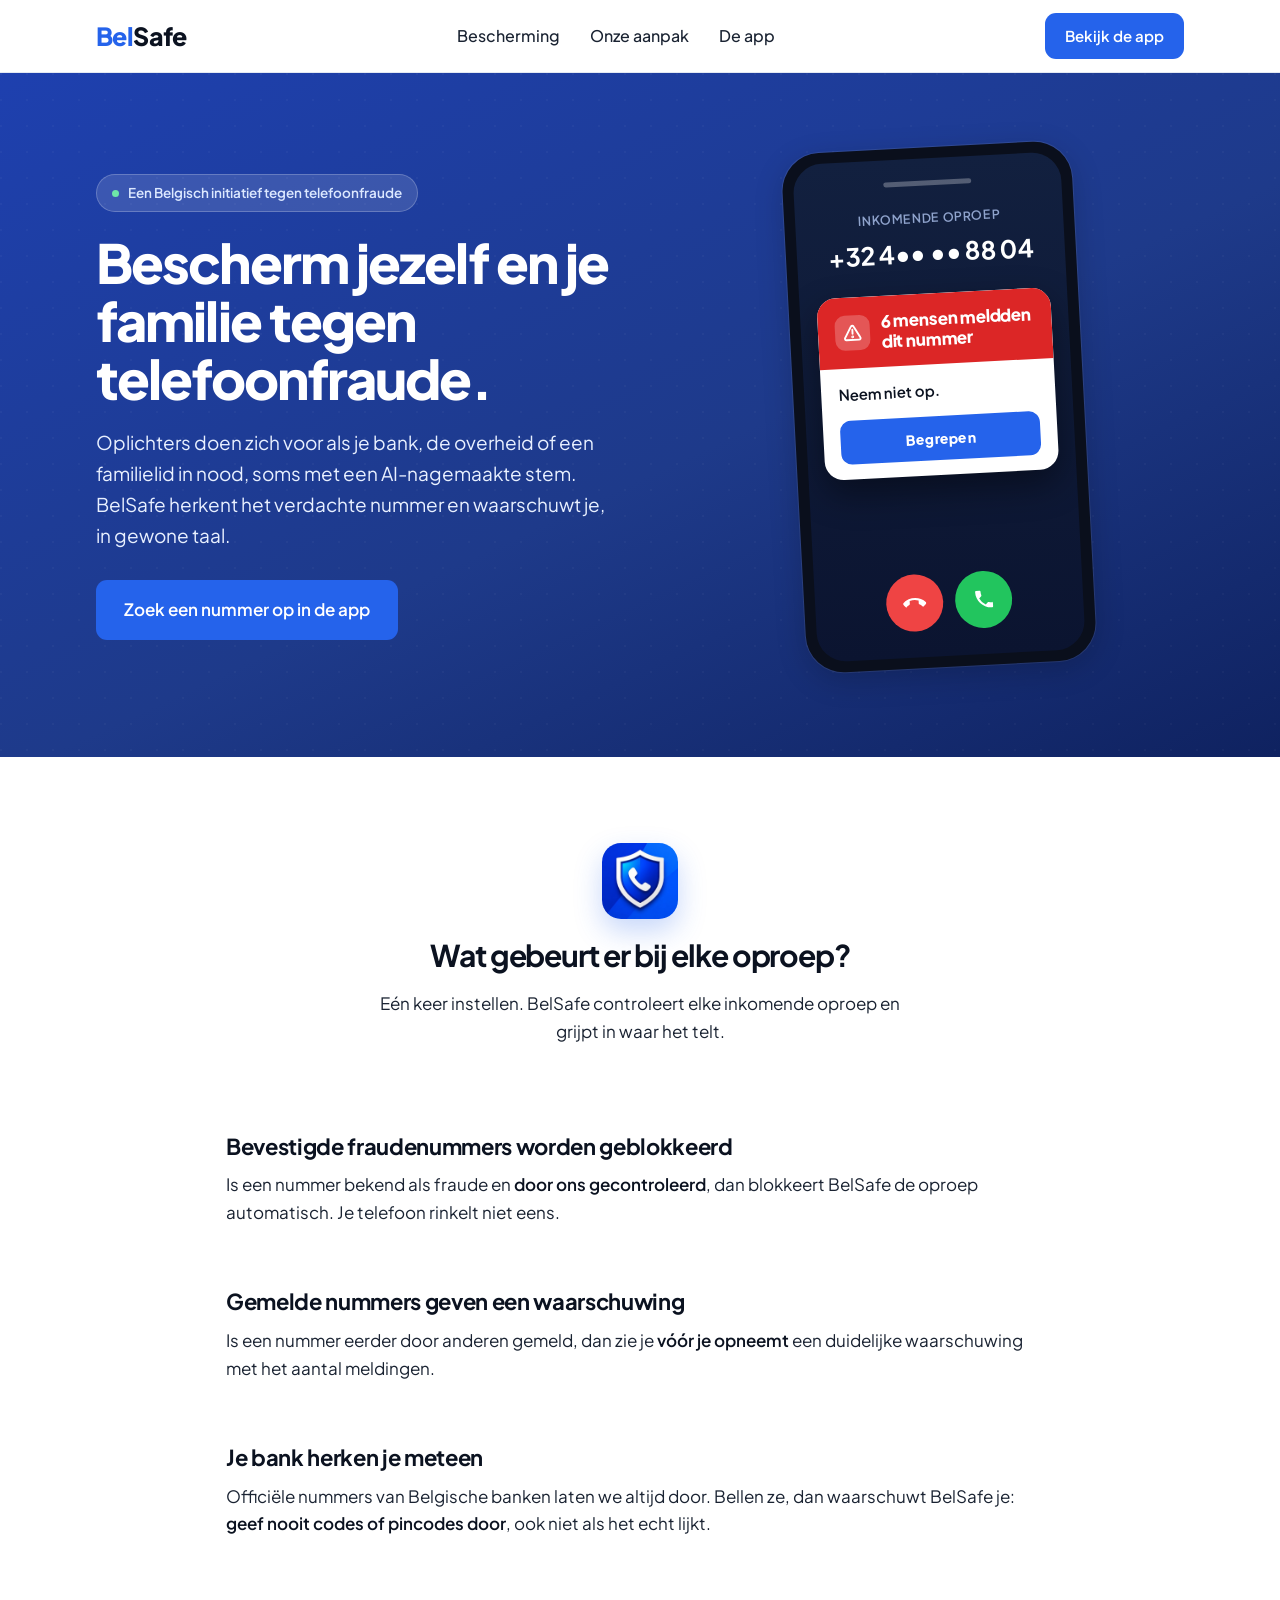
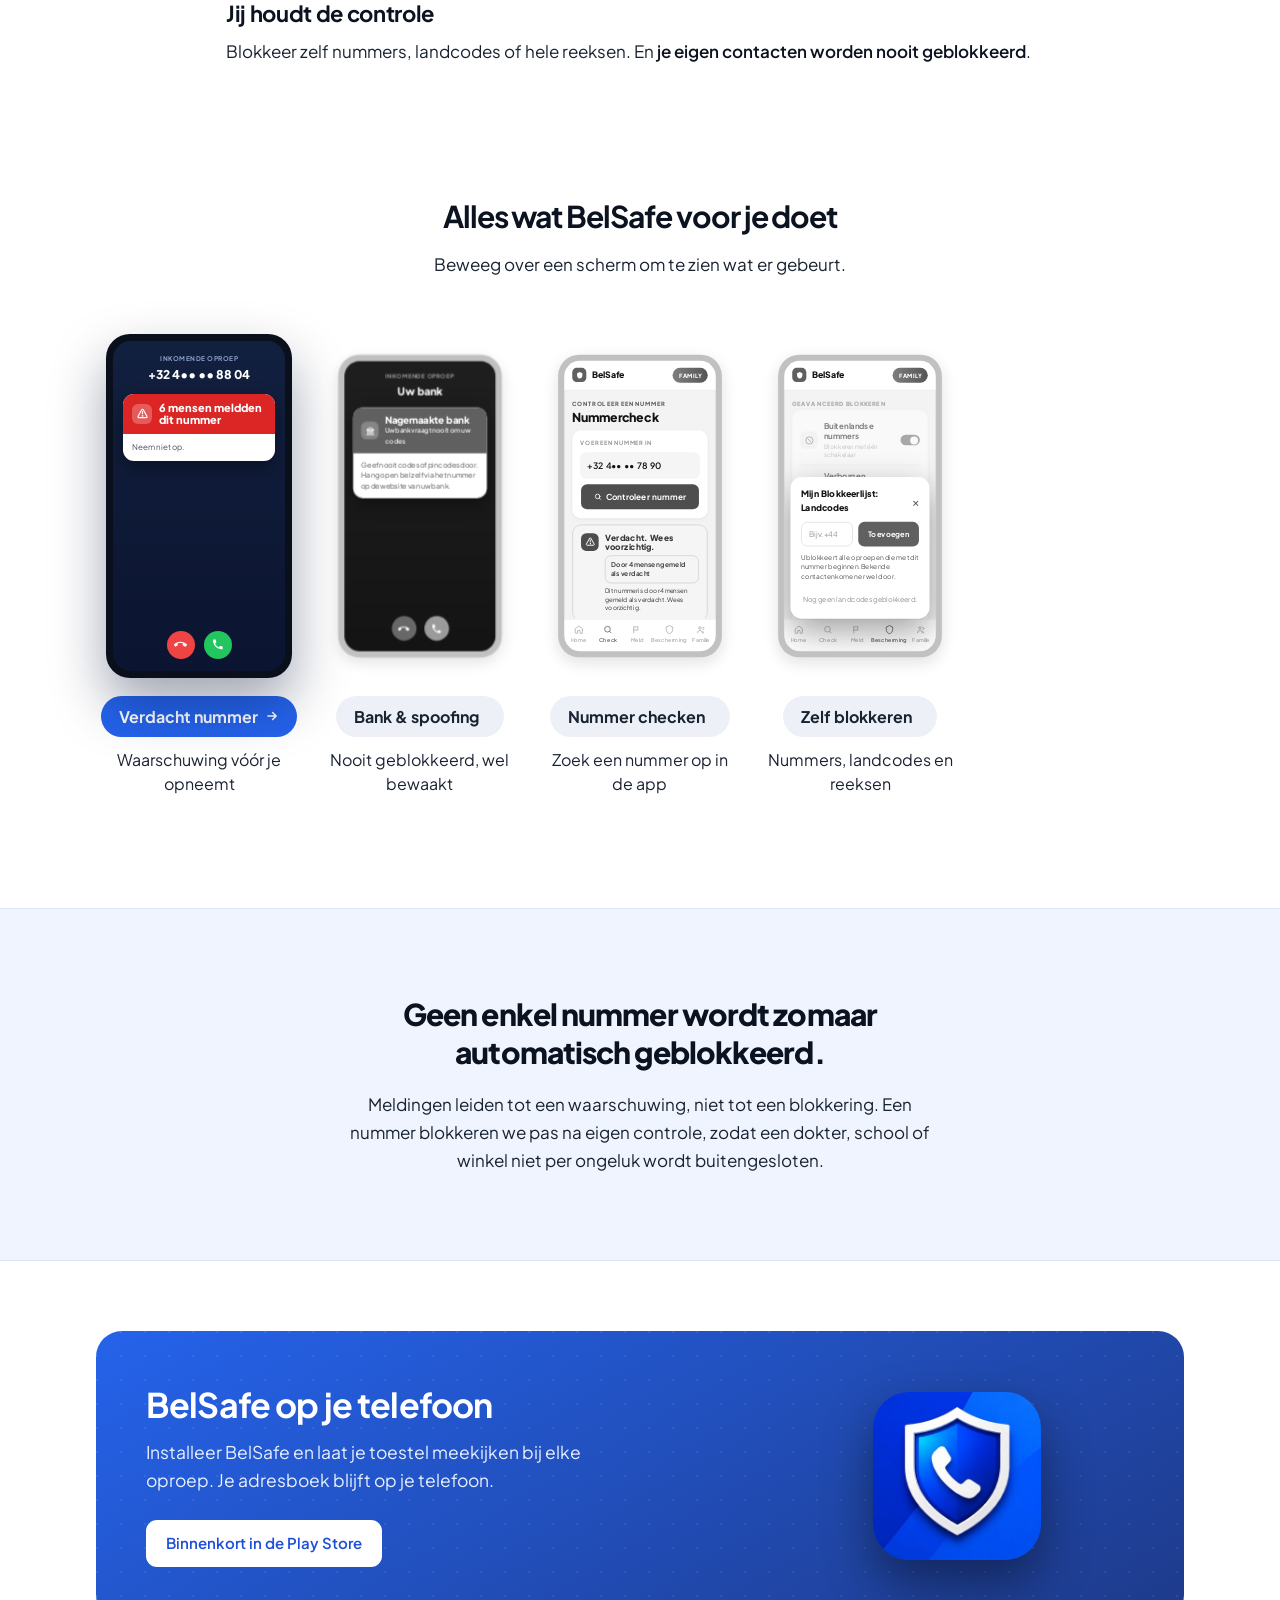
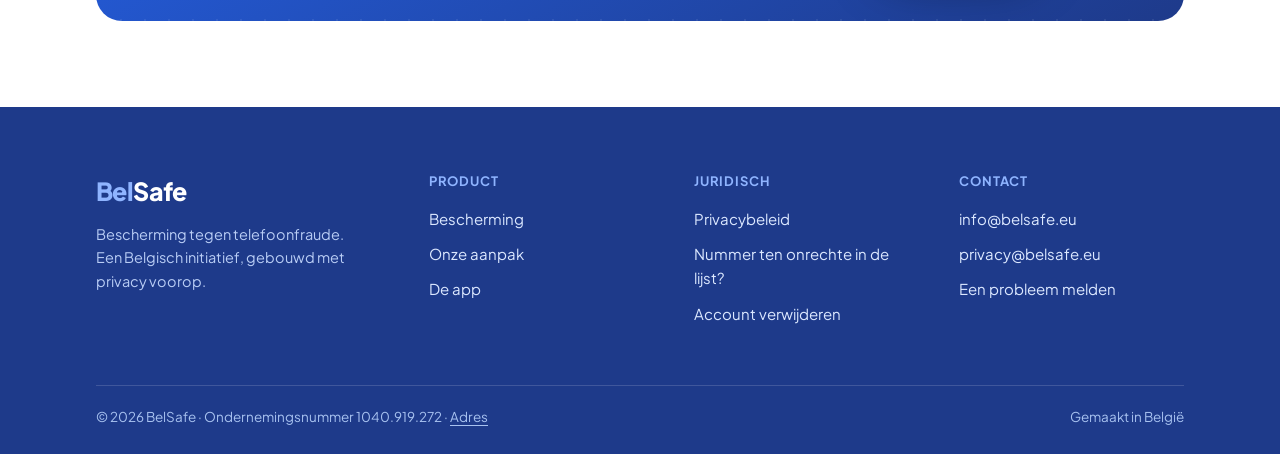
==== index.html @ 7291ad80 "fix(site): slop advice applied, same wording as the app, plain tab titles Titles use a bar instead o" ====
<!DOCTYPE html>
<html lang="nl">
<head>
<meta charset="UTF-8">
<meta name="viewport" content="width=device-width,initial-scale=1">
<title>BelSafe | Bescherming tegen telefoonfraude</title>
<meta name="description" content="BelSafe waarschuwt je voor verdachte telefoonnummers en blokkeert bevestigde fraude. Een Belgisch initiatief, privacy-first.">
<link rel="stylesheet" href="fonts.css">
<style>
:root{
  --b600:#2563EB; --b700:#1D4ED8; --b800:#1E3A8A; --b900:#0F2260; --b950:#091845;
  --b050:#EFF4FF; --b100:#DBE7FF; --b200:#BFD3FF;
  --ink:#0B1220; --slate:#4A5568; --mute:#8A94A6; --line:#E4E9F2;
  --body:#1A2332;
  --alert:#DC2626; --warn:#7C3AED; --ok:#15A34A;
  --r:16px; --max:1140px;
}
*{margin:0;padding:0;box-sizing:border-box}
html{scroll-behavior:smooth}
body{font-family:'Plus Jakarta Sans',-apple-system,BlinkMacSystemFont,'Segoe UI',sans-serif;
  color:var(--ink);background:#fff;line-height:1.62;-webkit-font-smoothing:antialiased}
a{text-decoration:none;color:inherit}
:focus-visible{outline:3px solid var(--b600);outline-offset:3px;border-radius:4px}
.skip{position:absolute;left:12px;top:-60px;z-index:100;background:var(--b600);color:#fff;
  font-weight:600;padding:10px 16px;border-radius:10px}
.skip:focus{top:12px}
.wrap{max-width:var(--max);margin:0 auto;padding:0 26px}
.mark{font-weight:800;letter-spacing:-.025em;font-size:25px}
.mark .a{color:var(--b600)} .mark .b{color:var(--ink)}
.mark.inv .a{color:#8FB4FF} .mark.inv .b{color:#fff}

/* header */
header{position:sticky;top:0;z-index:60;background:rgba(255,255,255,.92);
  backdrop-filter:saturate(160%) blur(10px);border-bottom:1px solid var(--line)}
.nav{display:flex;align-items:center;justify-content:space-between;height:72px;gap:24px}
.navlinks{display:flex;gap:30px;align-items:center}
.navlinks a{font-size:16px;font-weight:500;color:var(--body)}
.navlinks a:hover{color:var(--b600)}
.cta{display:inline-flex;align-items:center;gap:8px;background:var(--b600);color:#fff!important;
  font-weight:600;font-size:15px;padding:11px 20px;border-radius:11px;border:0;cursor:pointer;
  font-family:inherit;transition:transform .12s,background .15s}
.cta:hover{background:var(--b700);transform:translateY(-1px)}
.cta.light{background:#fff;color:var(--b700)!important}
.cta.light:hover{background:var(--b050)}

/* hero */
.hero{background:linear-gradient(155deg,#1E40AF 0%,var(--b800) 55%,var(--b900) 100%);
  color:#fff;padding:74px 0 90px;position:relative;overflow:hidden}
.hero:before{content:"";position:absolute;inset:0;
  background-image:radial-gradient(circle at 1px 1px,rgba(255,255,255,.16) 1px,transparent 0);
  background-size:26px 26px;opacity:.18}
.hero .wrap{position:relative;z-index:2}
.hgrid{display:grid;grid-template-columns:1.05fr .95fr;gap:56px;align-items:center}
.tag{display:inline-flex;align-items:center;gap:9px;background:rgba(255,255,255,.13);
  border:1px solid rgba(255,255,255,.22);padding:7px 15px;border-radius:999px;
  font-size:13.5px;font-weight:600;color:#DCE8FF;margin-bottom:22px}
.tag i{width:7px;height:7px;border-radius:50%;background:#6EE7A8;display:block}
h1{font-size:clamp(34px,4.4vw,54px);line-height:1.07;letter-spacing:-.035em;font-weight:800;margin-bottom:20px}
h1 em{font-style:normal;color:#DCE7FF}
.lead{font-size:19px;color:#E8F0FF;max-width:520px;margin-bottom:30px}

.herocta{margin-top:30px}
.herocta .cta{font-size:17px;padding:16px 28px}

/* phone mock */
.phonewrap{display:flex;justify-content:center;perspective:1400px}
.phone{width:290px;background:#0A0F1C;border-radius:38px;padding:11px;
  box-shadow:0 8px 30px rgba(0,0,0,.18),0 0 0 1px rgba(255,255,255,.09);
  transform:rotate(-3deg)}
.screen{background:linear-gradient(180deg,#12203F 0%,#0B1430 100%);border-radius:29px;
  padding:22px 17px 26px;position:relative;overflow:hidden;min-height:498px;
  display:flex;flex-direction:column}
.notch{width:88px;height:5px;background:rgba(255,255,255,.28);border-radius:99px;margin:0 auto 22px}
.callmeta{text-align:center;margin-bottom:20px}
.callmeta .lbl{font-size:12.5px;color:#8FA3CC;letter-spacing:.05em;text-transform:uppercase;font-weight:600}
.callmeta .num{font-size:25px;font-weight:700;color:#fff;margin-top:5px;letter-spacing:-.01em}
.alertcard{background:#fff;border-radius:19px;overflow:hidden;box-shadow:0 14px 34px rgba(0,0,0,.42)}
.alerthead{background:var(--alert);padding:15px 17px;display:flex;align-items:center;gap:11px}
.alerthead .ic{width:35px;height:35px;border-radius:10px;background:rgba(255,255,255,.22);
  display:flex;align-items:center;justify-content:center;flex-shrink:0}
.alerthead h4{color:#fff;font-size:17px;font-weight:800;line-height:1.22;letter-spacing:-.01em}
.alertbody{padding:15px 17px}
/* De kaart toont wat de app werkelijk toont: het feit als kop, de instructie eronder, en de knop
   waarmee de gebruiker hem wegtikt. Een los severity-label ("Stop") bestaat sinds 27 sep 2026
   niet meer in de app, dus ook niet meer hier. */
.advice{font-size:15px;font-weight:600;color:var(--ink);line-height:1.5}
.gotit{margin-top:14px;background:var(--b600);color:#fff;border-radius:11px;padding:11px 0;
  text-align:center;font-size:14px;font-weight:800;letter-spacing:.02em}
.callbtns{display:flex;gap:12px;margin-top:auto;padding-top:24px;justify-content:center}
.cbtn{width:57px;height:57px;border-radius:50%;display:flex;align-items:center;justify-content:center}
.cbtn.red{background:#EF4444} .cbtn.green{background:#22C55E}

/* sections */
section{padding:86px 0}
.shead{max-width:620px;margin:0 auto 56px;text-align:center}
.shead .logomark{width:76px;height:76px;margin:0 auto 20px;display:block}
.shead .logomark img{width:100%;height:100%;border-radius:19px;display:block;
  box-shadow:0 12px 28px rgba(37,99,235,.26)}
.shead h2{font-size:clamp(24px,3vw,30px);font-weight:700;letter-spacing:-.035em;
  line-height:1.12;margin-bottom:16px;color:var(--ink)}
.shead h2 .a{color:var(--b600)}
.shead p{font-size:17px;color:var(--body);max-width:520px;margin:0 auto;line-height:1.65}

/* protection list */
.plist{max-width:880px;margin:0 auto;display:flex;flex-direction:column;gap:2px}
.pitem{display:grid;grid-template-columns:1fr;gap:22px;padding:28px 26px;border-radius:14px;
  transition:background .18s;align-items:start}
.pitem:hover{background:var(--b050)}
.picon{width:52px;height:52px;border-radius:15px;display:flex;align-items:center;justify-content:center;flex-shrink:0}
.pi-red{background:#FEE2E2;color:var(--alert)}
.pi-purple{background:#EDE9FE;color:var(--warn)}
.pi-blue{background:var(--b100);color:var(--b700)}
.pi-green{background:#DCFCE7;color:var(--ok)}
.pitem h3{font-size:22px;font-weight:700;margin-bottom:7px;letter-spacing:-.015em}
.pitem p{font-size:17px;color:var(--body)}
.pitem .stress{color:var(--ink);font-weight:600}

/* ---- features carousel ---- */
.feats{display:grid;grid-template-columns:repeat(5,1fr);gap:14px;align-items:end;margin-bottom:26px}
.feat{cursor:pointer;text-align:center}
.fphone{margin:0 auto;width:100%;max-width:186px;background:#B7C2D6;border-radius:24px;padding:7px;
  transition:transform .32s cubic-bezier(.2,.8,.3,1),background .32s,box-shadow .32s,filter .32s;
  filter:grayscale(1);transform:scale(.88);box-shadow:0 6px 18px rgba(10,20,50,.12)}
.feat.on .fphone{background:#0A0F1C;filter:grayscale(0);transform:scale(1);
  box-shadow:0 26px 54px rgba(6,18,52,.38)}
.fscreen{background:#EEF3FC;border-radius:18px;overflow:hidden;height:330px;position:relative;
  display:flex;flex-direction:column;font-size:9px;text-align:left}
.feat .flabel{display:inline-flex;align-items:center;gap:7px;margin-top:18px;background:#EDF1F7;
  color:var(--body);font-weight:700;font-size:16px;padding:11px 18px;border-radius:999px;
  transition:background .25s,color .25s;line-height:1.2}
.feat.on .flabel{background:var(--b600);color:#fff}
.feat .flabel svg{opacity:0;width:0;transition:opacity .25s,width .25s}
.feat.on .flabel svg{opacity:1;width:14px}
.feat .fdesc{font-size:16px;color:var(--body);margin-top:11px;line-height:1.5;padding:0 6px}

/* app chrome inside mock */
.appbar{background:#fff;padding:8px 9px;display:flex;align-items:center;gap:6px;border-bottom:1px solid #E6ECF6}
.appbar .lg{width:16px;height:16px;border-radius:5px;background:var(--b600);display:flex;
  align-items:center;justify-content:center;flex-shrink:0}
.appbar .nm{font-weight:800;font-size:10px;color:var(--ink);letter-spacing:-.01em}
.appbar .fam{margin-left:auto;background:linear-gradient(90deg,#9A7B4F,#7C3AED);color:#fff;
  font-size:6.5px;font-weight:800;padding:3px 7px;border-radius:99px;letter-spacing:.04em}
.fbody{flex:1;padding:9px;overflow:hidden}
.kick{font-size:6.5px;font-weight:800;letter-spacing:.11em;color:var(--b600);text-transform:uppercase;margin-bottom:3px}
.ttl{font-size:14px;font-weight:800;color:var(--ink);letter-spacing:-.02em;margin-bottom:8px;line-height:1.1}
.card{background:#fff;border-radius:10px;padding:9px;margin-bottom:7px;box-shadow:0 1px 4px rgba(15,30,70,.07)}
.lbl{font-size:6.5px;font-weight:700;letter-spacing:.08em;color:var(--mute);text-transform:uppercase;margin-bottom:5px}
.inp{background:#F1F5FC;border-radius:7px;padding:7px 8px;font-size:10px;color:var(--ink);font-weight:600;letter-spacing:.02em}
.bluebtn{background:var(--b600);color:#fff;border-radius:7px;padding:7px;text-align:center;
  font-size:9.5px;font-weight:700;margin-top:6px;display:flex;align-items:center;justify-content:center;gap:5px}
.tabs{background:#fff;border-top:1px solid #E6ECF6;display:flex;padding:6px 0 7px}
.tab{flex:1;text-align:center;font-size:6px;color:#A3AFC2;font-weight:600}
.tab.act{color:var(--b600)}
.tab .ic{display:block;font-size:11px;line-height:1;margin-bottom:2px}
.tab svg{display:block;margin:0 auto 2px}

/* animated bits */
.feat.on .anim1{animation:slideUp .55s .12s both}
.feat.on .anim2{animation:slideUp .55s .28s both}
.feat.on .anim3{animation:slideUp .55s .44s both}
.feat.on .slow1{animation:slideUp .6s .2s both}
.feat.on .slow2{animation:slideUp .6s .3s both}
.feat.on .sheetIn{animation:sheetUp .75s .4s both}
@keyframes slideUp{from{opacity:0;transform:translateY(11px)}to{opacity:1;transform:none}}
@keyframes sheetUp{from{opacity:0;transform:translateY(46px)}to{opacity:1;transform:none}}
@keyframes dimIn{from{filter:none;opacity:1}to{filter:blur(.6px);opacity:.5}}
.feat.on .fbody.dim{animation:dimIn .6s .4s both}
@keyframes pulse{0%,100%{box-shadow:0 0 0 0 rgba(220,38,38,.42)}55%{box-shadow:0 0 0 8px rgba(220,38,38,0)}}
@media(prefers-reduced-motion:reduce){.feat.on .anim1,.feat.on .anim2,.feat.on .anim3,.feat.on .slow1,.feat.on .slow2,.feat.on .sheetIn,.feat.on .pulse,.feat.on .fbody.dim{animation:none}}

/* call screen (mock) */
.callscr{background:linear-gradient(180deg,#12203F,#0B1430);height:100%;padding:12px 10px;display:flex;flex-direction:column}
.callscr .top{text-align:center;margin-bottom:9px}
.callscr .tl{font-size:6.5px;color:#8FA3CC;text-transform:uppercase;letter-spacing:.08em;font-weight:700}
.callscr .tn{font-size:12px;font-weight:800;color:#fff;margin-top:2px}
.warn{background:#fff;border-radius:11px;overflow:hidden;box-shadow:0 7px 18px rgba(0,0,0,.35)}
.warnhd{padding:8px 9px;display:flex;gap:7px;align-items:center}
.warnhd.red{background:var(--alert)} .warnhd.blue{background:var(--b600)}
.warnhd .wi{width:20px;height:20px;border-radius:6px;background:rgba(255,255,255,.24);
  display:flex;align-items:center;justify-content:center;flex-shrink:0}
.warnhd h5{color:#fff;font-size:11px;font-weight:800;line-height:1.1}
.warnhd p{color:rgba(255,255,255,.9);font-size:7.5px;font-weight:600}
.warnbd{padding:8px 9px}
.chip{display:flex;align-items:center;gap:6px;border-radius:7px;padding:6px 7px;margin-bottom:6px}
.chip.red{background:#FEF2F2;border:1px solid #FECACA}
.chip.blue{background:var(--b050);border:1px solid var(--b200)}
.chip b{font-size:13px;font-weight:800;color:var(--alert);line-height:1}
.chip.blue b{color:var(--b700)}
.chip span{font-size:7.5px;font-weight:600;line-height:1.3;color:#7F1D1D}
.chip.blue span{color:var(--b800)}
.warnbd .adv{font-size:8px;color:var(--slate);line-height:1.45}
.cbar{display:flex;gap:9px;justify-content:center;margin-top:auto;padding-top:10px}
.cb{width:28px;height:28px;border-radius:50%;display:flex;align-items:center;justify-content:center}
.cb.r{background:#EF4444} .cb.g{background:#22C55E}

/* toggles + rows */
.row{display:flex;align-items:center;gap:7px;padding:7px 0;border-bottom:1px solid #EEF2F9}
.row:last-child{border-bottom:0}
.rowic{width:20px;height:20px;border-radius:6px;background:#EEF3FC;display:flex;align-items:center;
  justify-content:center;color:var(--b600);flex-shrink:0}
.row .rt{flex:1}
.row h6{font-size:9px;font-weight:700;color:var(--ink);line-height:1.2}
.row small{font-size:7px;color:var(--mute);line-height:1.3;display:block;margin-top:1px}
.tg{width:22px;height:12px;border-radius:99px;background:#D3DCEA;position:relative;flex-shrink:0}
.tg.on{background:var(--b600)}
.tg:after{content:"";position:absolute;width:9px;height:9px;border-radius:50%;background:#fff;top:1.5px;left:1.5px;transition:left .3s}
.tg.on:after{left:11px}
.arrow{color:#C3CDDD;font-size:10px;font-weight:700}

/* tips + ai */
.quote{border-left:2.5px solid var(--alert);background:#FEF4F4;border-radius:0 6px 6px 0;
  padding:6px 8px;margin-bottom:5px;font-size:8px;font-style:italic;color:#7F1D1D;line-height:1.35}
.dolist{background:#F0FDF4;border:1px solid #BBF7D0;border-radius:8px;padding:7px 8px}
.dolist div{font-size:8px;color:#14532D;line-height:1.5;display:flex;gap:5px;font-weight:600}
.msg{background:#fff;border-radius:9px;padding:8px;font-size:8px;color:var(--slate);
  line-height:1.45;box-shadow:0 1px 4px rgba(15,30,70,.07);margin-bottom:7px}
.msg .from{font-size:7px;font-weight:800;color:var(--mute);text-transform:uppercase;letter-spacing:.07em;margin-bottom:3px}
.verdict{border-radius:9px;padding:8px 9px;display:flex;gap:7px;align-items:flex-start}
.verdict.bad{background:#FEF2F2;border:1px solid #FECACA}
.verdict h6{font-size:9.5px;font-weight:800;color:#991B1B;margin-bottom:2px}
.verdict p{font-size:7.5px;color:#7F1D1D;line-height:1.4}
.scanbar{height:3px;border-radius:99px;background:#E6ECF6;overflow:hidden;margin-bottom:8px}
.feat.on .scanbar i{display:block;height:100%;background:var(--b600);animation:scan 1.1s .2s both}
.scanbar i{display:block;height:100%;width:0;background:var(--b600)}
@keyframes scan{to{width:100%}}

@media(max-width:980px){
  .feats{grid-template-columns:repeat(3,1fr);gap:18px;row-gap:30px}
  .fphone{transform:scale(1);filter:grayscale(0);background:#0A0F1C}
}
@media(max-width:640px){ .feats{grid-template-columns:repeat(2,1fr)} }
@media(max-width:430px){ .feats{grid-template-columns:1fr} }

/* bottom sheet dialog */
.sheet{position:absolute;left:7px;right:7px;top:40%;background:#fff;border-radius:13px;
  padding:11px 12px;box-shadow:0 14px 40px rgba(6,18,52,.4);z-index:5}
.sheethd{display:flex;align-items:center;justify-content:space-between;margin-bottom:8px}
.sheethd h5{font-size:10px;font-weight:800;color:var(--ink);letter-spacing:-.01em}
.sheethd .x{font-size:14px;color:var(--slate);line-height:1}
.sheetrow{display:flex;gap:6px;margin-bottom:7px}
.sheetinp{flex:1;border:1px solid #DDE4F0;border-radius:7px;padding:6px 8px;font-size:8.5px;color:var(--mute)}
.sheetbtn{background:var(--b600);color:#fff;border-radius:7px;padding:6px 11px;font-size:8.5px;font-weight:700;
  display:flex;align-items:center}
.sheettxt{font-size:7.5px;color:var(--slate);line-height:1.45;margin-bottom:14px}
.sheetempty{font-size:8px;color:var(--mute);text-align:center;padding-bottom:4px}
.fbody.dim{filter:blur(.6px);opacity:.5}
.bluebtn.pressed{background:var(--b700);transform:scale(.985)}

/* honesty band */
.honest{background:var(--b050);border-top:1px solid var(--b100);border-bottom:1px solid var(--b100)}
.honest .wrap{max-width:820px;text-align:center}
.honest .q{font-size:clamp(24px,3vw,30px);font-weight:800;letter-spacing:-.03em;
  line-height:1.28;margin-bottom:18px;color:var(--ink)}
.honest p{font-size:17px;color:var(--body);max-width:600px;margin:0 auto;line-height:1.65}

/* app band */
.appband{background:linear-gradient(150deg,var(--b600) 0%,var(--b800) 100%);border-radius:26px;
  padding:54px 50px;color:#fff;position:relative;overflow:hidden}
.appband:before{content:"";position:absolute;inset:0;
  background-image:radial-gradient(circle at 1px 1px,rgba(255,255,255,.14) 1px,transparent 0);
  background-size:24px 24px;opacity:.55}
.agrid{display:grid;grid-template-columns:1.25fr .75fr;gap:42px;align-items:center;position:relative;z-index:2}
.appband h2{font-size:clamp(25px,3vw,34px);font-weight:700;letter-spacing:-.025em;margin-bottom:14px;line-height:1.15}
.appband p{font-size:17.5px;color:#E8F0FF;margin-bottom:26px;max-width:450px}
.appicon{display:flex;justify-content:center}
.appicon img{width:168px;border-radius:36px;box-shadow:0 22px 50px rgba(0,0,0,.42)}

/* footer */
footer{background:var(--b800);color:#fff;padding:64px 0 0;margin-top:0}
.fgrid{display:grid;grid-template-columns:1.3fr 1fr 1fr 1fr;gap:40px;padding-bottom:48px}
.fabout p{font-size:14.5px;color:#B9CDF5;margin-top:12px;max-width:270px;line-height:1.6}
.fcol h4{font-size:13px;font-weight:700;letter-spacing:.07em;text-transform:uppercase;color:#8FB4FF;margin-bottom:15px}
.fcol a{display:block;font-size:15px;color:#DCE8FF;margin-bottom:11px;transition:color .14s}
.fcol a:hover{color:#fff}
.fbottom{border-top:1px solid rgba(255,255,255,.15);padding:20px 0 26px;display:flex;
  justify-content:space-between;gap:14px;flex-wrap:wrap;font-size:13.5px;color:#A8C2F0}
.fbottom a{color:inherit;text-decoration:underline;text-underline-offset:3px}
.fbottom a:hover{color:#fff}

@media(max-width:900px){
  .navlinks{display:none}
  .hgrid{grid-template-columns:1fr;gap:44px}
  .phonewrap{order:-1} .phone{width:262px;transform:none}
  .agrid{grid-template-columns:1fr;text-align:center} .appicon{order:-1}
  .appband p{margin-left:auto;margin-right:auto}
  .appband{padding:42px 26px}
  .fgrid{grid-template-columns:1fr 1fr;gap:32px}
  .pitem{grid-template-columns:1fr;gap:14px;padding:22px 18px}
  section{padding:62px 0}
}
@media(max-width:520px){ .fgrid{grid-template-columns:1fr} }

/* zachte scroll-infade: start-verborgen geldt alleen als JS draait */
html.js [data-rv]{opacity:0;transform:translateY(12px);
  transition:opacity .5s cubic-bezier(.22,1,.36,1),transform .5s cubic-bezier(.22,1,.36,1)}
html.js [data-rv].rv-in{opacity:1;transform:none}
@media(prefers-reduced-motion:reduce){
  html.js [data-rv]{opacity:1;transform:none;transition:none}
}
</style>
<script>
/* Vóór de eerste paint: later zetten zou de secties zichtbaar tonen en dan wegfaden. */
(function(){
  var reduce=window.matchMedia&&window.matchMedia('(prefers-reduced-motion: reduce)').matches;
  if(!reduce&&'IntersectionObserver' in window){document.documentElement.className+=' js';}
})();
</script>
</head>
<body>
<a class="skip" href="#inhoud">Naar de inhoud</a>

<header>
  <div class="wrap nav">
    <a href="#top" class="mark"><span class="a">Bel</span><span class="b">Safe</span></a>
    <nav class="navlinks">
      <a href="#bescherming">Bescherming</a>
      <a href="#eerlijk">Onze aanpak</a>
      <a href="#app">De app</a>
    </nav>
    <a href="#app" class="cta">Bekijk de app</a>
  </div>
</header>

<main id="inhoud">
<section class="hero" id="top" style="padding-bottom:90px">
  <div class="wrap hgrid">
    <div>
      <span class="tag"><i></i> Een Belgisch initiatief tegen telefoonfraude</span>
      <h1>Bescherm jezelf en je familie tegen telefoonfraude.</h1>
      <p class="lead">Oplichters doen zich voor als je bank, de overheid of een familielid in nood, soms met een AI-nagemaakte stem. BelSafe herkent het verdachte nummer en waarschuwt je, in gewone taal.</p>

      <div class="herocta" id="checker">
        <a href="#app" class="cta">Zoek een nummer op in de app</a>
      </div>
    </div>

    <div class="phonewrap">
      <div class="phone">
        <div class="screen">
          <div class="notch"></div>
          <div class="callmeta">
            <div class="lbl">Inkomende oproep</div>
            <div class="num">+32 4•• •• 88 04</div>
          </div>
          <div class="alertcard">
            <div class="alerthead">
              <div class="ic">
                <svg width="19" height="19" viewBox="0 0 24 24" fill="none" stroke="#fff" stroke-width="2.4" stroke-linecap="round"><path d="M12 8v5"/><circle cx="12" cy="17" r=".6" fill="#fff"/><path d="M10.3 3.9 2.4 18a1.9 1.9 0 0 0 1.7 2.9h15.8a1.9 1.9 0 0 0 1.7-2.9L13.7 3.9a1.9 1.9 0 0 0-3.4 0Z"/></svg>
              </div>
              <div>
                <h4>6 mensen meldden dit nummer</h4>
              </div>
            </div>
            <div class="alertbody">
              <p class="advice">Neem niet op.</p>
              <div class="gotit">Begrepen</div>
            </div>
          </div>
          <div class="callbtns">
            <div class="cbtn red"><svg width="23" height="23" viewBox="0 0 24 24" fill="#fff"><path d="M21 15.5c-1.3 0-2.6-.2-3.8-.6-.4-.1-.8 0-1 .2l-2.2 2.2a15.4 15.4 0 0 1-6.6-6.6l2.2-2.2c.3-.3.4-.7.2-1-.4-1.2-.6-2.5-.6-3.8 0-.6-.4-1-1-1H4.5c-.6 0-1 .4-1 1 0 9.4 7.6 17 17 17 .6 0 1-.4 1-1v-3.7c0-.6-.4-1-1-1Z" transform="rotate(135 12 12)"/></svg></div>
            <div class="cbtn green"><svg width="23" height="23" viewBox="0 0 24 24" fill="#fff"><path d="M21 15.5c-1.3 0-2.6-.2-3.8-.6-.4-.1-.8 0-1 .2l-2.2 2.2a15.4 15.4 0 0 1-6.6-6.6l2.2-2.2c.3-.3.4-.7.2-1-.4-1.2-.6-2.5-.6-3.8 0-.6-.4-1-1-1H4.5c-.6 0-1 .4-1 1 0 9.4 7.6 17 17 17 .6 0 1-.4 1-1v-3.7c0-.6-.4-1-1-1Z"/></svg></div>
          </div>
        </div>
      </div>
    </div>
  </div>
</section>

<section id="bescherming">
  <div class="wrap">
    <div class="shead">
      <div class="logomark"><img src="[data-uri]" alt="BelSafe"></div>
      <h2>Wat gebeurt er bij elke oproep?</h2>
      <p>Eén keer instellen. BelSafe controleert elke inkomende oproep en grijpt in waar het telt.</p>
    </div>

    <div class="plist">
      <div class="pitem" data-rv>
        <div>
          <h3>Bevestigde fraudenummers worden geblokkeerd</h3>
          <p>Is een nummer bekend als fraude en <span class="stress">door ons gecontroleerd</span>, dan blokkeert BelSafe de oproep automatisch. Je telefoon rinkelt niet eens.</p>
        </div>
      </div>

      <div class="pitem" data-rv>
        <div>
          <h3>Gemelde nummers geven een waarschuwing</h3>
          <p>Is een nummer eerder door anderen gemeld, dan zie je <span class="stress">vóór je opneemt</span> een duidelijke waarschuwing met het aantal meldingen.</p>
        </div>
      </div>

      <div class="pitem" data-rv>
        <div>
          <h3>Je bank herken je meteen</h3>
          <p>Officiële nummers van Belgische banken laten we altijd door. Bellen ze, dan waarschuwt BelSafe je: <span class="stress">geef nooit codes of pincodes door</span>, ook niet als het echt lijkt.</p>
        </div>
      </div>

      <div class="pitem" data-rv>
        <div>
          <h3>Jij houdt de controle</h3>
          <p>Blokkeer zelf nummers, landcodes of hele reeksen. En <span class="stress">je eigen contacten worden nooit geblokkeerd</span>.</p>
        </div>
      </div>
    </div>
  </div>
</section>

<section id="functies" style="padding-top:20px">
  <div class="wrap">
    <div class="shead">
      <h2>Alles wat BelSafe voor je doet</h2>
      <p>Beweeg over een scherm om te zien wat er gebeurt.</p>
    </div>

    <div class="feats" id="feats">

      <div class="feat on" data-i="0">
        <div class="fphone"><div class="fscreen">
          <div class="callscr">
            <div class="top"><div class="tl">Inkomende oproep</div><div class="tn">+32 4•• •• 88 04</div></div>
            <div class="warn anim1">
              <div class="warnhd red">
                <div class="wi"><svg width="11" height="11" viewBox="0 0 24 24" fill="none" stroke="#fff" stroke-width="2.6" stroke-linecap="round"><path d="M12 8v5"/><circle cx="12" cy="17" r=".7" fill="#fff"/><path d="M10.3 3.9 2.4 18a1.9 1.9 0 0 0 1.7 2.9h15.8a1.9 1.9 0 0 0 1.7-2.9L13.7 3.9a1.9 1.9 0 0 0-3.4 0Z"/></svg></div>
                <div><h5>6 mensen meldden dit nummer</h5></div>
              </div>
              <div class="warnbd">
                <p class="adv anim3">Neem niet op.</p>
              </div>
            </div>
            <div class="cbar">
              <div class="cb r"><svg width="13" height="13" viewBox="0 0 24 24" fill="#fff"><path d="M21 15.5c-1.3 0-2.6-.2-3.8-.6-.4-.1-.8 0-1 .2l-2.2 2.2a15.4 15.4 0 0 1-6.6-6.6l2.2-2.2c.3-.3.4-.7.2-1-.4-1.2-.6-2.5-.6-3.8 0-.6-.4-1-1-1H4.5c-.6 0-1 .4-1 1 0 9.4 7.6 17 17 17 .6 0 1-.4 1-1v-3.7c0-.6-.4-1-1-1Z" transform="rotate(135 12 12)"/></svg></div>
              <div class="cb g"><svg width="13" height="13" viewBox="0 0 24 24" fill="#fff"><path d="M21 15.5c-1.3 0-2.6-.2-3.8-.6-.4-.1-.8 0-1 .2l-2.2 2.2a15.4 15.4 0 0 1-6.6-6.6l2.2-2.2c.3-.3.4-.7.2-1-.4-1.2-.6-2.5-.6-3.8 0-.6-.4-1-1-1H4.5c-.6 0-1 .4-1 1 0 9.4 7.6 17 17 17 .6 0 1-.4 1-1v-3.7c0-.6-.4-1-1-1Z"/></svg></div>
            </div>
          </div>
        </div></div>
        <div class="flabel">Verdacht nummer <svg viewBox="0 0 24 24" fill="none" stroke="currentColor" stroke-width="2.6" stroke-linecap="round"><path d="M5 12h14M13 6l6 6-6 6"/></svg></div>
        <p class="fdesc">Waarschuwing v&oacute;&oacute;r je opneemt</p>
      </div>

      <div class="feat" data-i="1">
        <div class="fphone"><div class="fscreen">
          <div class="callscr">
            <div class="top"><div class="tl">Inkomende oproep</div><div class="tn">Uw bank</div></div>
            <div class="warn anim1">
              <div class="warnhd blue">
                <div class="wi"><svg width="11" height="11" viewBox="0 0 24 24" fill="none" stroke="#fff" stroke-width="2.4" stroke-linecap="round" stroke-linejoin="round"><path d="M3 10h18M5 10V7.6L12 4l7 3.6V10M6 10v8M10 10v8M14 10v8M18 10v8M3 21h18"/></svg></div>
                <div><h5>Nagemaakte bank</h5><p>Uw bank vraagt nooit om uw codes</p></div>
              </div>
              <div class="warnbd">
                <p class="adv anim3">Geef nooit codes of pincodes door. Hang op en bel zelf via het nummer op de website van uw bank.</p>
              </div>
            </div>
            <div class="cbar">
              <div class="cb r"><svg width="13" height="13" viewBox="0 0 24 24" fill="#fff"><path d="M21 15.5c-1.3 0-2.6-.2-3.8-.6-.4-.1-.8 0-1 .2l-2.2 2.2a15.4 15.4 0 0 1-6.6-6.6l2.2-2.2c.3-.3.4-.7.2-1-.4-1.2-.6-2.5-.6-3.8 0-.6-.4-1-1-1H4.5c-.6 0-1 .4-1 1 0 9.4 7.6 17 17 17 .6 0 1-.4 1-1v-3.7c0-.6-.4-1-1-1Z" transform="rotate(135 12 12)"/></svg></div>
              <div class="cb g"><svg width="13" height="13" viewBox="0 0 24 24" fill="#fff"><path d="M21 15.5c-1.3 0-2.6-.2-3.8-.6-.4-.1-.8 0-1 .2l-2.2 2.2a15.4 15.4 0 0 1-6.6-6.6l2.2-2.2c.3-.3.4-.7.2-1-.4-1.2-.6-2.5-.6-3.8 0-.6-.4-1-1-1H4.5c-.6 0-1 .4-1 1 0 9.4 7.6 17 17 17 .6 0 1-.4 1-1v-3.7c0-.6-.4-1-1-1Z"/></svg></div>
            </div>
          </div>
        </div></div>
        <div class="flabel">Bank &amp; spoofing <svg viewBox="0 0 24 24" fill="none" stroke="currentColor" stroke-width="2.6" stroke-linecap="round"><path d="M5 12h14M13 6l6 6-6 6"/></svg></div>
        <p class="fdesc">Nooit geblokkeerd, wel bewaakt</p>
      </div>

      <div class="feat" data-i="2">
        <div class="fphone"><div class="fscreen">
          <div class="appbar">
            <div class="lg"><svg width="9" height="9" viewBox="0 0 24 24" fill="#fff"><path d="M12 2 4 5.5v6c0 5 3.4 9.7 8 10.5 4.6-.8 8-5.5 8-10.5v-6L12 2Z"/></svg></div>
            <span class="nm">BelSafe</span><span class="fam">FAMILY</span>
          </div>
          <div class="fbody">
            <div class="kick">Controleer een nummer</div>
            <div class="ttl">Nummercheck</div>
            <div class="card anim1">
              <div class="lbl">Voer een nummer in</div>
              <div class="inp">+32 4•• •• 78 90</div>
              <div class="bluebtn pressed"><svg width="9" height="9" viewBox="0 0 24 24" fill="none" stroke="#fff" stroke-width="2.6" stroke-linecap="round"><circle cx="11" cy="11" r="7"/><path d="m20 20-3.5-3.5"/></svg> Controleer nummer</div>
            </div>
            <div class="card anim2" style="background:#FEF2F2;border:1px solid #FECACA;box-shadow:none">
              <div style="display:flex;gap:7px">
                <div class="rowic" style="background:#DC2626;color:#FFFFFF"><svg width="11" height="11" viewBox="0 0 24 24" fill="none" stroke="currentColor" stroke-width="2.4" stroke-linecap="round"><path d="M12 8v5"/><circle cx="12" cy="17" r=".7" fill="currentColor"/><path d="M10.3 3.9 2.4 18a1.9 1.9 0 0 0 1.7 2.9h15.8a1.9 1.9 0 0 0 1.7-2.9L13.7 3.9a1.9 1.9 0 0 0-3.4 0Z"/></svg></div>
                <div><h6 style="font-size:9.5px;font-weight:800;line-height:1.15;margin-bottom:3px;color:#991B1B">Verdacht. Wees voorzichtig.</h6>
                <div class="chip red anim3" style="margin:4px 0 4px;padding:5px 6px"><span>Door 4 mensen gemeld<br>als verdacht</span></div>
                <small style="font-size:7px;color:#7F1D1D;line-height:1.4;display:block">Dit nummer is door 4 mensen gemeld als verdacht. Wees voorzichtig.</small></div>
              </div>
            </div>
          </div>
          <div class="tabs">
            <div class="tab"><svg width="11" height="11" viewBox="0 0 24 24" fill="none" stroke="currentColor" stroke-width="2"><path d="M3 10 12 3l9 7v10a1 1 0 0 1-1 1h-5v-7H9v7H4a1 1 0 0 1-1-1Z"/></svg>Home</div>
            <div class="tab act"><svg width="11" height="11" viewBox="0 0 24 24" fill="none" stroke="currentColor" stroke-width="2"><circle cx="11" cy="11" r="7"/><path d="m20 20-3.5-3.5" stroke-linecap="round"/></svg>Check</div>
            <div class="tab"><svg width="11" height="11" viewBox="0 0 24 24" fill="none" stroke="currentColor" stroke-width="2"><path d="M4 21V4M4 5h11l-1.5 4L15 13H4" stroke-linejoin="round"/></svg>Meld</div>
            <div class="tab"><svg width="11" height="11" viewBox="0 0 24 24" fill="none" stroke="currentColor" stroke-width="2"><path d="M12 2 4 5.5v6c0 5 3.4 9.7 8 10.5 4.6-.8 8-5.5 8-10.5v-6L12 2Z"/></svg>Bescherming</div>
            <div class="tab"><svg width="11" height="11" viewBox="0 0 24 24" fill="none" stroke="currentColor" stroke-width="2"><circle cx="9" cy="8" r="3"/><path d="M3 20a6 6 0 0 1 12 0M16 6a3 3 0 0 1 0 6M18 20a5 5 0 0 0-2-4" stroke-linecap="round"/></svg>Familie</div>
          </div>
        </div></div>
        <div class="flabel">Nummer checken <svg viewBox="0 0 24 24" fill="none" stroke="currentColor" stroke-width="2.6" stroke-linecap="round"><path d="M5 12h14M13 6l6 6-6 6"/></svg></div>
        <p class="fdesc">Zoek een nummer op in de app</p>
      </div>

      <div class="feat" data-i="3">
        <div class="fphone"><div class="fscreen">
          <div class="appbar">
            <div class="lg"><svg width="9" height="9" viewBox="0 0 24 24" fill="#fff"><path d="M12 2 4 5.5v6c0 5 3.4 9.7 8 10.5 4.6-.8 8-5.5 8-10.5v-6L12 2Z"/></svg></div>
            <span class="nm">BelSafe</span><span class="fam">FAMILY</span>
          </div>
          <div class="fbody dim">
            <div class="kick">Geavanceerd blokkeren</div>
            <div class="card slow1" style="padding:7px 9px">
              <div class="row">
                <div class="rowic"><svg width="11" height="11" viewBox="0 0 24 24" fill="none" stroke="currentColor" stroke-width="2"><circle cx="12" cy="12" r="9"/><path d="m8 8 8 8" stroke-linecap="round"/></svg></div>
                <div class="rt"><h6>Buitenlandse nummers</h6><small>Blokkeren met &eacute;&eacute;n schakelaar</small></div>
                <div class="tg on"></div>
              </div>
              <div class="row">
                <div class="rowic"><svg width="11" height="11" viewBox="0 0 24 24" fill="none" stroke="currentColor" stroke-width="2" stroke-linecap="round"><path d="M17 17a9 9 0 0 0-10-10M4 4l16 16"/></svg></div>
                <div class="rt"><h6>Verborgen nummers</h6><small>Onbekend of Priv&eacute;</small></div>
                <div class="tg on"></div>
              </div>
            </div>
            <div class="lbl slow2" style="margin-top:8px">Toevoegen aan blokkeerlijst</div>
            <div class="card slow2" style="padding:5px 9px">
              <div class="row"><div class="rowic"><svg width="10" height="10" viewBox="0 0 24 24" fill="currentColor"><path d="M20 15.5c-1.2 0-2.4-.2-3.6-.6-.4-.1-.8 0-1 .3l-2 2a15 15 0 0 1-6.5-6.6l2-2c.3-.2.4-.6.3-1-.4-1.1-.6-2.3-.6-3.6 0-.5-.4-1-1-1H4.5c-.5 0-1 .5-1 1 0 9.4 7.6 17 17 17 .6 0 1-.5 1-1V16.5c0-.6-.4-1-1-1Z"/></svg></div><div class="rt"><h6>Telefoonnummers</h6></div><span class="arrow">&rsaquo;</span></div>
              <div class="row"><div class="rowic"><svg width="10" height="10" viewBox="0 0 24 24" fill="none" stroke="currentColor" stroke-width="2" stroke-linecap="round"><path d="M4 21V4M4 5h11l-1.5 4L15 13H4"/></svg></div><div class="rt"><h6>Landcodes</h6></div><span class="arrow">&rsaquo;</span></div>
              <div class="row"><div class="rowic"><svg width="10" height="10" viewBox="0 0 24 24" fill="none" stroke="currentColor" stroke-width="2" stroke-linecap="round"><path d="M9 4 7 20M17 4l-2 16M4 9h16M3 15h16"/></svg></div><div class="rt"><h6>Nummerreeksen</h6></div><span class="arrow">&rsaquo;</span></div>
            </div>
          </div>
          <div class="sheet sheetIn">
            <div class="sheethd"><h5>Mijn Blokkeerlijst: Landcodes</h5><span class="x">&times;</span></div>
            <div class="sheetrow"><div class="sheetinp">Bijv. +44</div><div class="sheetbtn">Toevoegen</div></div>
            <p class="sheettxt">U blokkeert alle oproepen die met dit nummer beginnen. Bekende contacten komen er wel door.</p>
            <p class="sheetempty">Nog geen landcodes geblokkeerd.</p>
          </div>
          <div class="tabs">
            <div class="tab"><svg width="11" height="11" viewBox="0 0 24 24" fill="none" stroke="currentColor" stroke-width="2"><path d="M3 10 12 3l9 7v10a1 1 0 0 1-1 1h-5v-7H9v7H4a1 1 0 0 1-1-1Z"/></svg>Home</div>
            <div class="tab"><svg width="11" height="11" viewBox="0 0 24 24" fill="none" stroke="currentColor" stroke-width="2"><circle cx="11" cy="11" r="7"/><path d="m20 20-3.5-3.5" stroke-linecap="round"/></svg>Check</div>
            <div class="tab"><svg width="11" height="11" viewBox="0 0 24 24" fill="none" stroke="currentColor" stroke-width="2"><path d="M4 21V4M4 5h11l-1.5 4L15 13H4" stroke-linejoin="round"/></svg>Meld</div>
            <div class="tab act"><svg width="11" height="11" viewBox="0 0 24 24" fill="none" stroke="currentColor" stroke-width="2"><path d="M12 2 4 5.5v6c0 5 3.4 9.7 8 10.5 4.6-.8 8-5.5 8-10.5v-6L12 2Z"/></svg>Bescherming</div>
            <div class="tab"><svg width="11" height="11" viewBox="0 0 24 24" fill="none" stroke="currentColor" stroke-width="2"><circle cx="9" cy="8" r="3"/><path d="M3 20a6 6 0 0 1 12 0M16 6a3 3 0 0 1 0 6M18 20a5 5 0 0 0-2-4" stroke-linecap="round"/></svg>Familie</div>
          </div>
        </div></div>
        <div class="flabel">Zelf blokkeren <svg viewBox="0 0 24 24" fill="none" stroke="currentColor" stroke-width="2.6" stroke-linecap="round"><path d="M5 12h14M13 6l6 6-6 6"/></svg></div>
        <p class="fdesc">Nummers, landcodes en reeksen</p>
      </div>

    </div>
  </div>
</section>

<section class="honest" id="eerlijk">
  <div class="wrap">
    <p class="q" data-rv>Geen enkel nummer wordt zomaar automatisch geblokkeerd.</p>
    <p data-rv>Meldingen leiden tot een waarschuwing, niet tot een blokkering. Een nummer blokkeren we pas na eigen controle, zodat een dokter, school of winkel niet per ongeluk wordt buitengesloten.</p>
  </div>
</section>

<section id="app" style="padding-top:70px">
  <div class="wrap">
    <div class="appband" data-rv>
      <div class="agrid">
        <div>
          <h2>BelSafe op je telefoon</h2>
          <p>Installeer BelSafe en laat je toestel meekijken bij elke oproep. Je adresboek blijft op je telefoon.</p>
          <span class="cta light">Binnenkort in de Play Store</span>
        </div>
        <div class="appicon"><img src="[data-uri]" alt="BelSafe app-icoon"></div>
      </div>
    </div>
  </div>
</section>
</main>

<footer>
  <div class="wrap">
    <div class="fgrid">
      <div class="fabout">
        <div class="mark inv"><span class="a">Bel</span><span class="b">Safe</span></div>
        <p>Bescherming tegen telefoonfraude. Een Belgisch initiatief, gebouwd met privacy voorop.</p>
      </div>
      <div class="fcol">
        <h4>Product</h4>
        <a href="#bescherming">Bescherming</a>
        <a href="#eerlijk">Onze aanpak</a>
        <a href="#app">De app</a>
      </div>
      <div class="fcol">
        <h4>Juridisch</h4>
        <a href="privacybeleid.html">Privacybeleid</a>
        <a href="ten-onrechte.html">Nummer ten onrechte in de lijst?</a>
        <a href="account-verwijderen.html">Account verwijderen</a>
      </div>
      <div class="fcol">
        <h4>Contact</h4>
        <a href="mailto:info@belsafe.eu">info@belsafe.eu</a>
        <a href="mailto:privacy@belsafe.eu">privacy@belsafe.eu</a>
        <a href="mailto:info@belsafe.eu?subject=Een%20probleem%20melden">Een probleem melden</a>
      </div>
    </div>
    <div class="fbottom">
      <span>&copy; 2026 BelSafe &middot; Ondernemingsnummer&nbsp;1040.919.272 &middot; <a href="privacybeleid.html#wie-wij-zijn">Adres</a></span>
      <span>Gemaakt in België</span>
    </div>
  </div>
</footer>

<script>

(function(){
  var feats=document.querySelectorAll('#feats .feat');
  function activate(el){
    feats.forEach(function(f){f.classList.remove('on')});
    el.classList.remove('on'); void el.offsetWidth; el.classList.add('on');
  }
  feats.forEach(function(f){
    f.addEventListener('mouseenter',function(){activate(f)});
    f.addEventListener('click',function(){activate(f)});
    f.addEventListener('focus',function(){activate(f)},true);
  });
})();

(function(){
  if(document.documentElement.className.indexOf('js')===-1)return;
  var items=document.querySelectorAll('[data-rv]');
  if(!items.length)return;
  var io=new IntersectionObserver(function(entries){
    entries.forEach(function(e){
      if(!e.isIntersecting)return;
      var sibs=e.target.parentNode?e.target.parentNode.children:[e.target];
      var idx=Array.prototype.indexOf.call(sibs,e.target);
      e.target.style.transitionDelay=(Math.min(idx,4)*80)+'ms';
      e.target.classList.add('rv-in');
      io.unobserve(e.target);
    });
  },{threshold:.12,rootMargin:'0px 0px -40px 0px'});
  for(var i=0;i<items.length;i++)io.observe(items[i]);
})();
</script>
</body>
</html>
---- fonts.css ----
/* Het lettertype staat op onze eigen site: een externe fontdienst zou van elke bezoeker het IP-adres krijgen. */
@font-face {
  font-family: "Plus Jakarta Sans";
  font-style: normal;
  font-weight: 400 800;
  font-display: swap;
  src: url("fonts/plus-jakarta-sans-latin.woff2") format("woff2");
  unicode-range: U+0000-00FF, U+0131, U+0152-0153, U+02BB-02BC, U+02C6, U+02DA, U+02DC, U+0304, U+0308, U+0329, U+2000-206F, U+20AC, U+2122, U+2191, U+2193, U+2212, U+2215, U+FEFF, U+FFFD;
}
@font-face {
  font-family: "Plus Jakarta Sans";
  font-style: normal;
  font-weight: 400 800;
  font-display: swap;
  src: url("fonts/plus-jakarta-sans-latin-ext.woff2") format("woff2");
  unicode-range: U+0100-02BA, U+02BD-02C5, U+02C7-02CC, U+02CE-02D7, U+02DD-02FF, U+0304, U+0308, U+0329, U+1D00-1DBF, U+1E00-1E9F, U+1EF2-1EFF, U+2020, U+20A0-20AB, U+20AD-20C4, U+2113, U+2C60-2C7F, U+A720-A7FF;
}
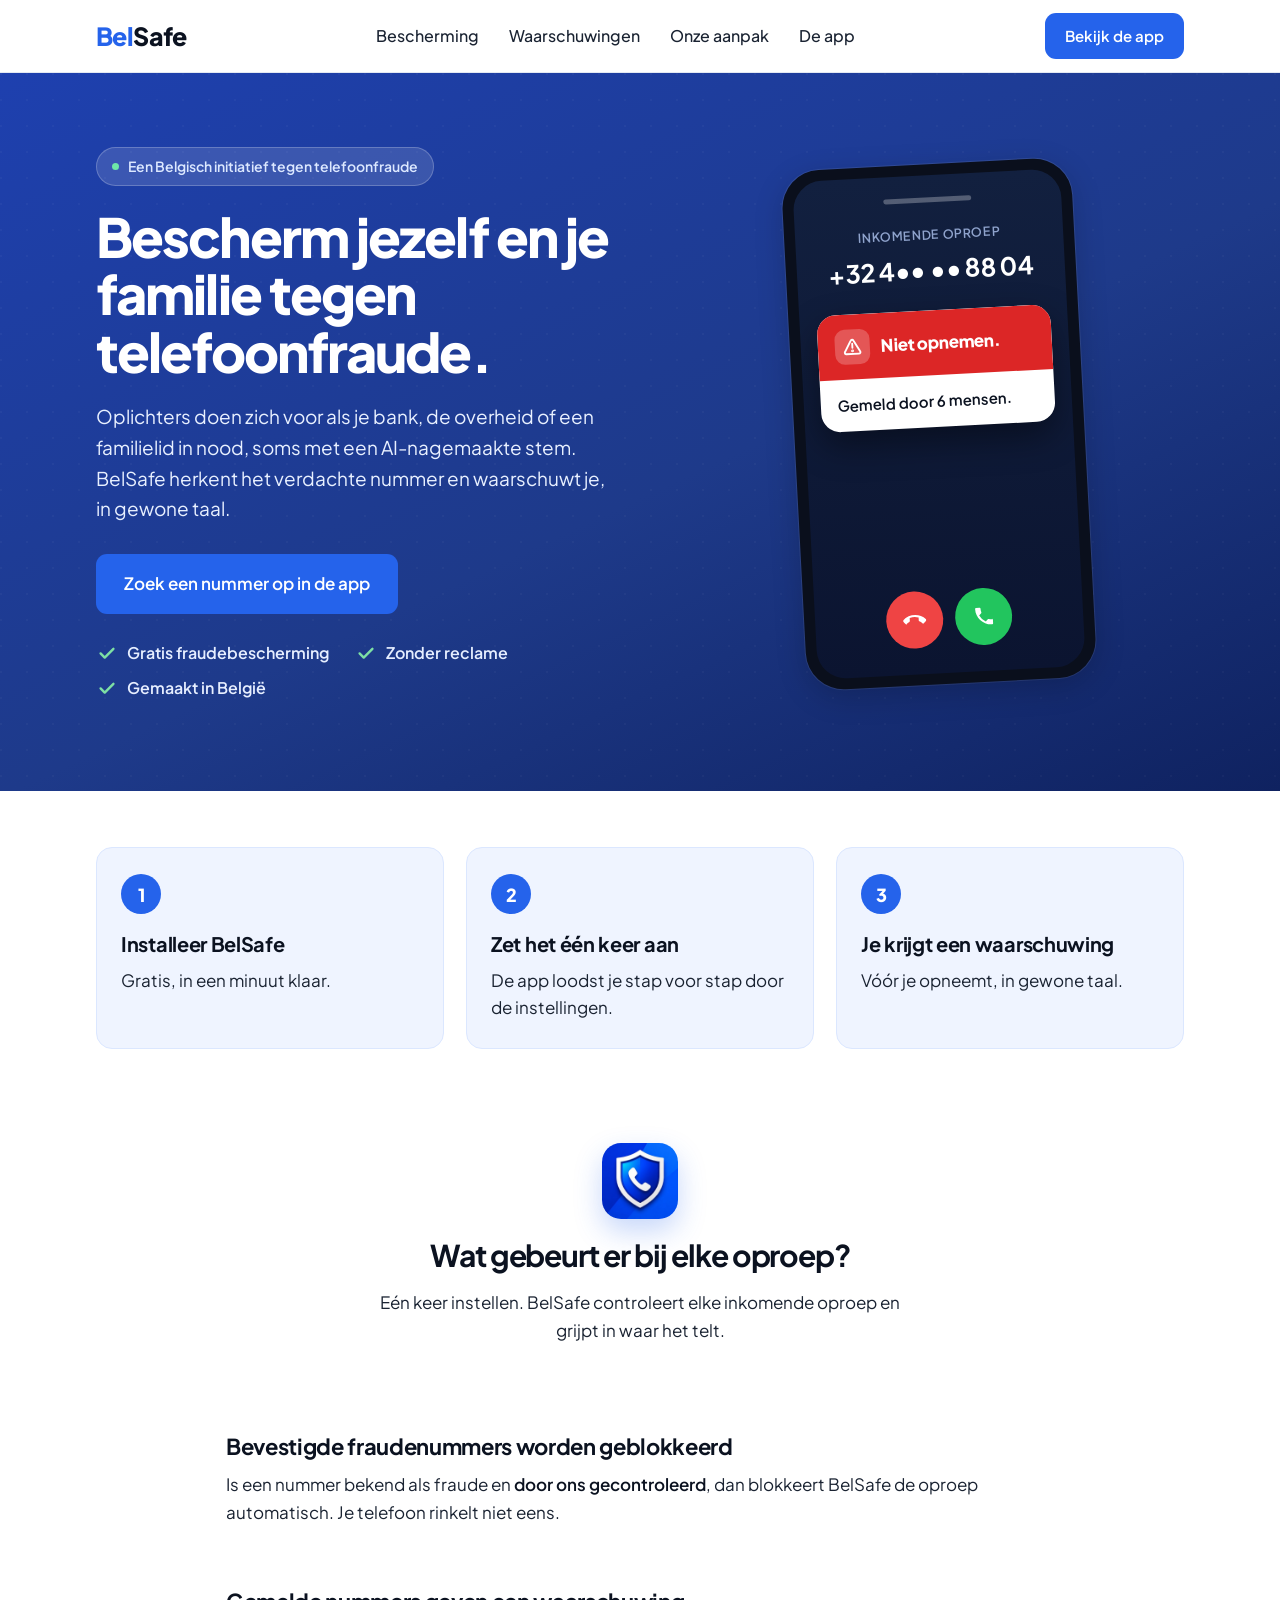
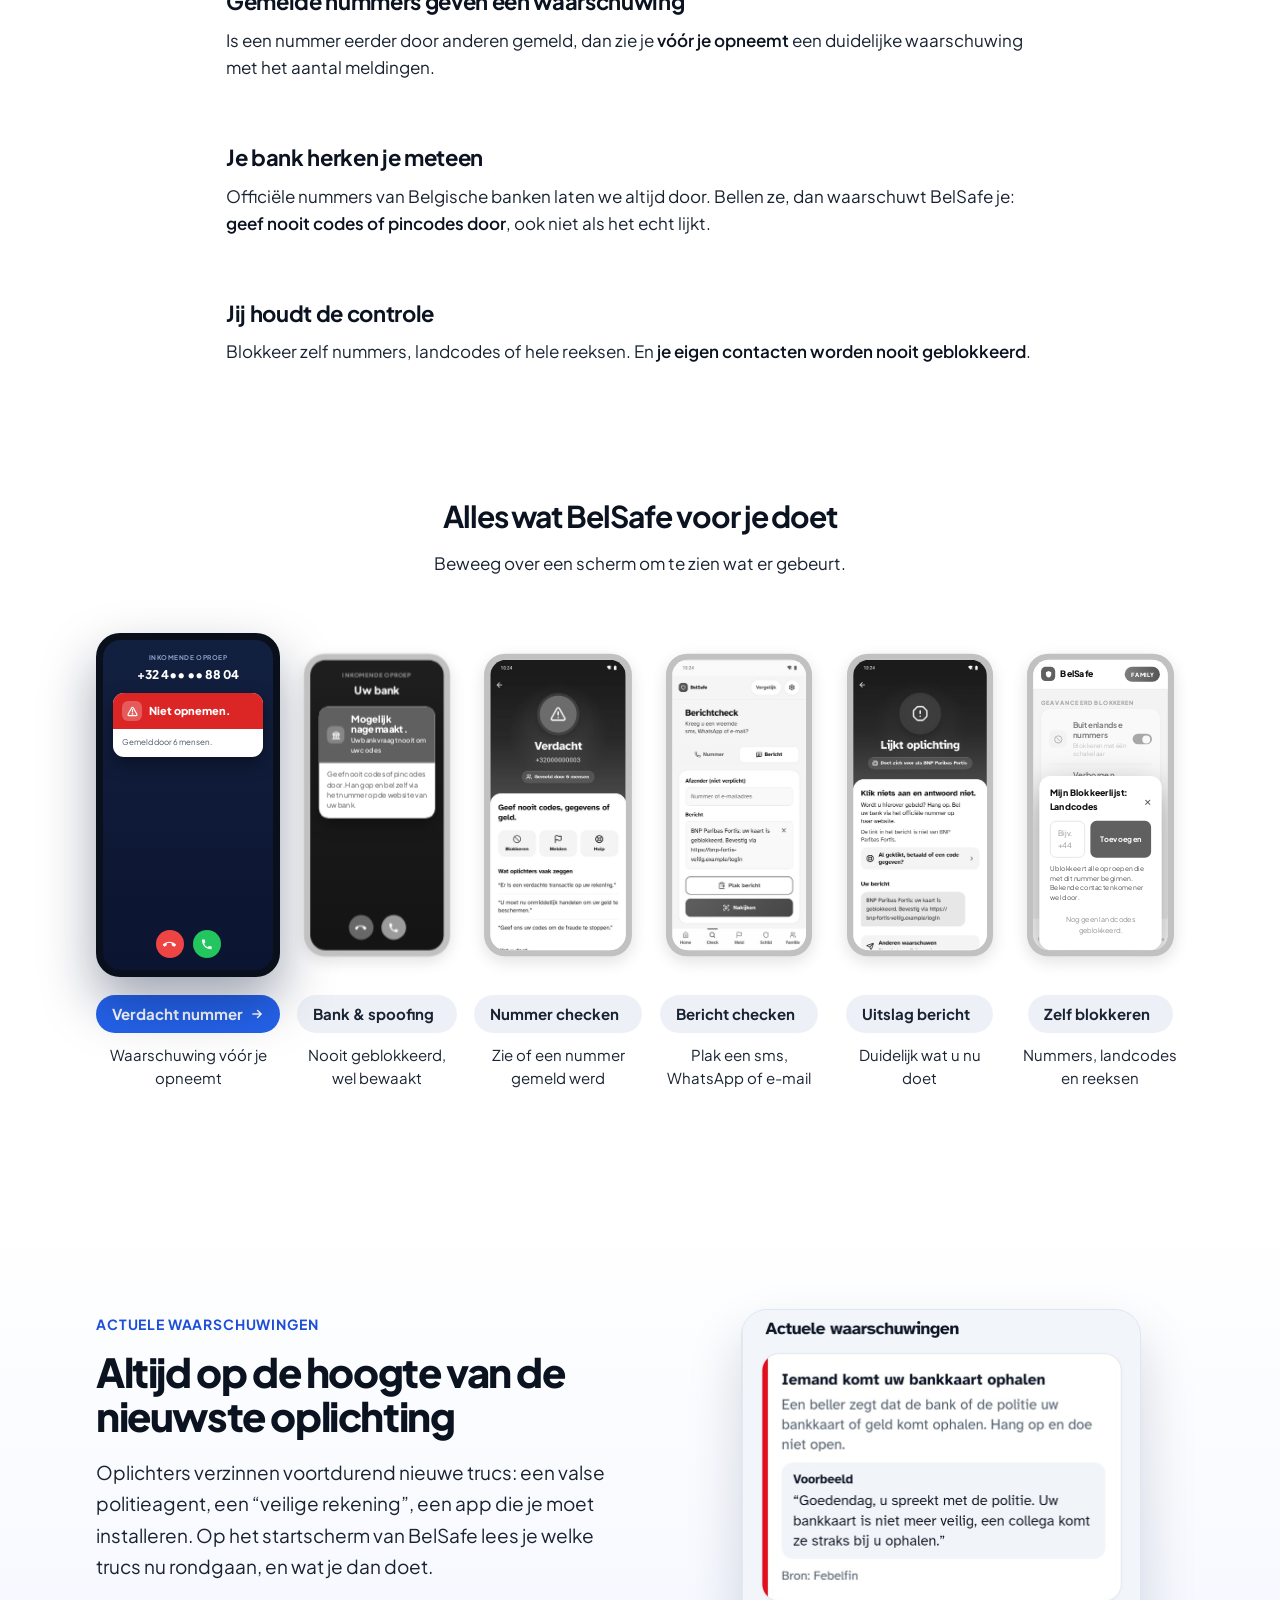
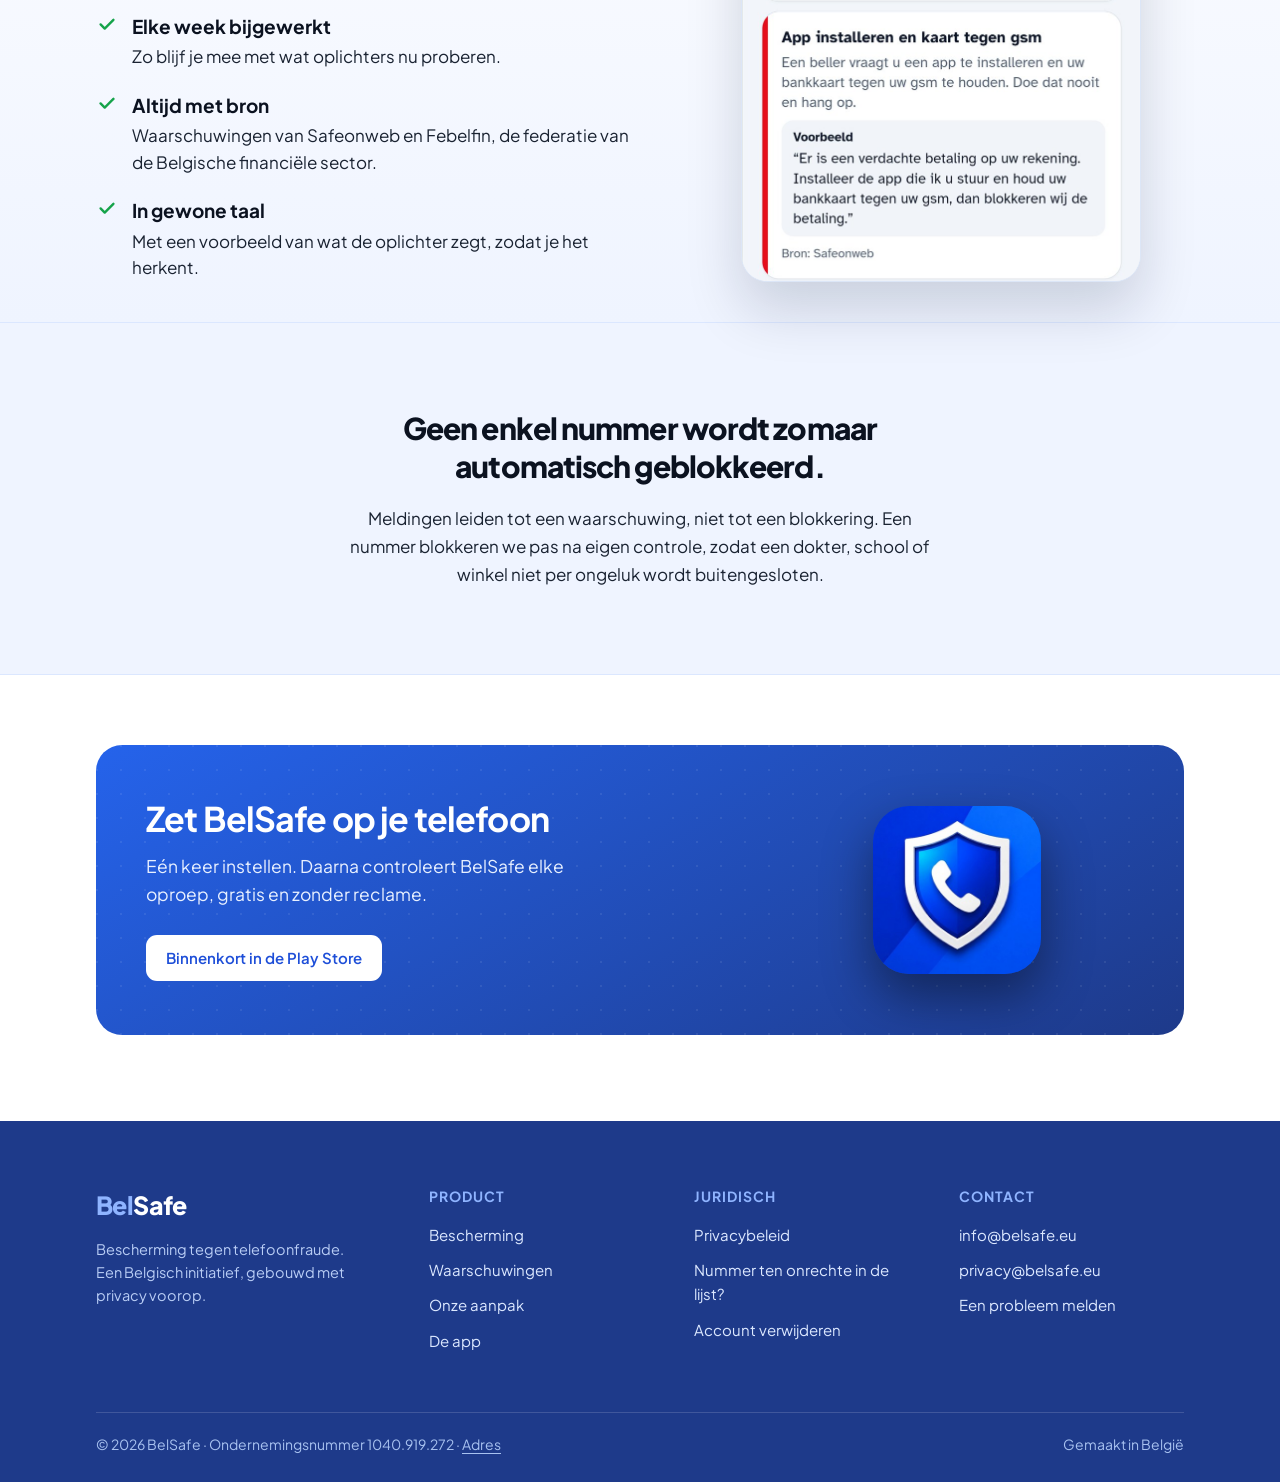
==== commit d890f071: "feat(site): six app screens centred, number check and message check with real screens, current warni" ====
--- a/index.html
+++ b/index.html
@@ -116,13 +116,15 @@
 .pitem .stress{color:var(--ink);font-weight:600}
 
 /* ---- features carousel ---- */
-.feats{display:grid;grid-template-columns:repeat(5,1fr);gap:14px;align-items:end;margin-bottom:26px}
+.feats{display:grid;grid-template-columns:repeat(6,1fr);gap:14px;align-items:end;margin-bottom:26px}
 .feat{cursor:pointer;text-align:center}
 .fphone{margin:0 auto;width:100%;max-width:186px;background:#B7C2D6;border-radius:24px;padding:7px;
   transition:transform .32s cubic-bezier(.2,.8,.3,1),background .32s,box-shadow .32s,filter .32s;
   filter:grayscale(1);transform:scale(.88);box-shadow:0 6px 18px rgba(10,20,50,.12)}
 .feat.on .fphone{background:#0A0F1C;filter:grayscale(0);transform:scale(1);
   box-shadow:0 26px 54px rgba(6,18,52,.38)}
+.fscreen.shot{background:#fff}
+.fscreen.shot img{display:block;width:100%;height:100%;object-fit:cover;object-position:top}
 .fscreen{background:#EEF3FC;border-radius:18px;overflow:hidden;height:330px;position:relative;
   display:flex;flex-direction:column;font-size:9px;text-align:left}
 .feat .flabel{display:inline-flex;align-items:center;gap:7px;margin-top:18px;background:#EDF1F7;
@@ -132,6 +134,10 @@
 .feat .flabel svg{opacity:0;width:0;transition:opacity .25s,width .25s}
 .feat.on .flabel svg{opacity:1;width:14px}
 .feat .fdesc{font-size:16px;color:var(--body);margin-top:11px;line-height:1.5;padding:0 6px}
+.feats{align-items:stretch}
+.feat{display:flex;flex-direction:column;justify-content:flex-end;align-items:center}
+.feat .flabel{white-space:nowrap;font-size:15px;padding:10px 16px}
+.feat .fdesc{min-height:4.6em;font-size:15px}
 
 /* app chrome inside mock */
 .appbar{background:#fff;padding:8px 9px;display:flex;align-items:center;gap:6px;border-bottom:1px solid #E6ECF6}
@@ -228,8 +234,12 @@
   .feats{grid-template-columns:repeat(3,1fr);gap:18px;row-gap:30px}
   .fphone{transform:scale(1);filter:grayscale(0);background:#0A0F1C}
 }
-@media(max-width:640px){ .feats{grid-template-columns:repeat(2,1fr)} }
-@media(max-width:430px){ .feats{grid-template-columns:1fr} }
+@media(max-width:640px){
+  .feats{display:flex;gap:16px;overflow-x:auto;scroll-snap-type:x mandatory;margin:0 -26px 22px;padding:8px 26px 20px;scroll-padding:0 26px;-webkit-overflow-scrolling:touch}
+  .feat{flex:0 0 66%;scroll-snap-align:center}
+  .feats{scrollbar-width:none} .feats::-webkit-scrollbar{display:none}
+}
+
 
 /* bottom sheet dialog */
 .sheet{position:absolute;left:7px;right:7px;top:40%;background:#fff;border-radius:13px;
@@ -280,7 +290,7 @@
 @media(max-width:900px){
   .navlinks{display:none}
   .hgrid{grid-template-columns:1fr;gap:44px}
-  .phonewrap{order:-1} .phone{width:262px;transform:none}
+  .phone{width:220px;transform:none;margin:0 auto}
   .agrid{grid-template-columns:1fr;text-align:center} .appicon{order:-1}
   .appband p{margin-left:auto;margin-right:auto}
   .appband{padding:42px 26px}
@@ -296,6 +306,43 @@
 html.js [data-rv].rv-in{opacity:1;transform:none}
 @media(prefers-reduced-motion:reduce){
   html.js [data-rv]{opacity:1;transform:none;transition:none}
+}
+
+/* voettekst: grotere aanraakdoelen en leesbare kopjes */
+.fcol h4{font-size:14px}
+@media(max-width:900px){ .fcol a{padding:11px 0;margin-bottom:0} .fbottom a{display:inline-block;padding:11px 4px} }
+.fbottom{font-size:14px}
+.hero .tag{font-size:14px}
+
+/* ---- verkoop: vertrouwensregel, drie stappen, actuele waarschuwingen ---- */
+.trust{list-style:none;display:flex;flex-wrap:wrap;gap:10px 26px;margin:26px 0 0;padding:0;color:#E6EEFF;font-weight:600;font-size:16px}
+.trust li{display:flex;align-items:center;gap:9px}
+.trust svg{color:#7EE0A4;flex:none}
+.sr{position:absolute;width:1px;height:1px;overflow:hidden;clip:rect(0 0 0 0);white-space:nowrap}
+.steps{padding:56px 0 8px}
+.steps ol{list-style:none;margin:0;padding:0;display:grid;grid-template-columns:repeat(3,1fr);gap:22px}
+.steps li{background:var(--b050);border:1px solid var(--b100);border-radius:var(--r);padding:26px 24px;text-align:left}
+.steps .n{display:inline-flex;align-items:center;justify-content:center;width:40px;height:40px;border-radius:50%;background:var(--b600);color:#fff;font-weight:800;font-size:18px;margin-bottom:14px}
+.steps h3{font-size:20px;font-weight:700;letter-spacing:-.015em;margin-bottom:6px;color:var(--ink)}
+.steps p{font-size:17px;color:var(--body);margin:0}
+.wsec{padding:84px 0 40px;background:linear-gradient(180deg,#fff 0,var(--b050) 100%)}
+.wgrid{display:grid;grid-template-columns:1.05fr .95fr;gap:64px;align-items:center}
+.eyebrow{display:inline-block;font-size:14px;font-weight:700;letter-spacing:.06em;text-transform:uppercase;color:var(--b700);margin-bottom:14px}
+.wcopy h2{font-size:clamp(28px,3.6vw,40px);font-weight:800;letter-spacing:-.035em;line-height:1.12;color:var(--ink);margin-bottom:18px}
+.wlead{font-size:19px;line-height:1.65;color:var(--body);max-width:560px}
+.wlist{list-style:none;margin:28px 0 0;padding:0;display:grid;gap:20px;max-width:560px}
+.wlist li{display:flex;gap:14px;align-items:flex-start}
+.wlist svg{flex:none;margin-top:2px;color:var(--ok)}
+.wlist strong{display:block;font-size:19px;color:var(--ink);font-weight:700;margin-bottom:2px}
+.wlist span{display:block;font-size:17px;color:var(--body);line-height:1.55}
+.wphone{display:flex;justify-content:center}
+.wshot{width:100%;max-width:400px;background:#F0F4FA;border:1px solid #DCE6F7;border-radius:26px;overflow:hidden;box-shadow:0 28px 56px rgba(6,18,52,.16)}
+.wshot img{display:block;width:100%;height:auto}
+@media(max-width:900px){
+  .wsec{padding:56px 0 24px}
+  .wgrid{grid-template-columns:1fr;gap:40px}
+  .wcopy{text-align:left}
+  .steps ol{grid-template-columns:1fr;gap:14px}
 }
 </style>
 <script>
@@ -314,6 +361,7 @@
     <a href="#top" class="mark"><span class="a">Bel</span><span class="b">Safe</span></a>
     <nav class="navlinks">
       <a href="#bescherming">Bescherming</a>
+      <a href="#waarschuwingen">Waarschuwingen</a>
       <a href="#eerlijk">Onze aanpak</a>
       <a href="#app">De app</a>
     </nav>
@@ -332,6 +380,11 @@
       <div class="herocta" id="checker">
         <a href="#app" class="cta">Zoek een nummer op in de app</a>
       </div>
+      <ul class="trust" aria-label="Waarom BelSafe">
+        <li><svg width="22" height="22" viewBox="0 0 24 24" fill="none" stroke="currentColor" stroke-width="2.6" stroke-linecap="round" stroke-linejoin="round" aria-hidden="true"><path d="M5 12.5l4.5 4.5L19 7.5"/></svg>Gratis fraudebescherming</li>
+        <li><svg width="22" height="22" viewBox="0 0 24 24" fill="none" stroke="currentColor" stroke-width="2.6" stroke-linecap="round" stroke-linejoin="round" aria-hidden="true"><path d="M5 12.5l4.5 4.5L19 7.5"/></svg>Zonder reclame</li>
+        <li><svg width="22" height="22" viewBox="0 0 24 24" fill="none" stroke="currentColor" stroke-width="2.6" stroke-linecap="round" stroke-linejoin="round" aria-hidden="true"><path d="M5 12.5l4.5 4.5L19 7.5"/></svg>Gemaakt in België</li>
+      </ul>
     </div>
 
     <div class="phonewrap">
@@ -348,12 +401,11 @@
                 <svg width="19" height="19" viewBox="0 0 24 24" fill="none" stroke="#fff" stroke-width="2.4" stroke-linecap="round"><path d="M12 8v5"/><circle cx="12" cy="17" r=".6" fill="#fff"/><path d="M10.3 3.9 2.4 18a1.9 1.9 0 0 0 1.7 2.9h15.8a1.9 1.9 0 0 0 1.7-2.9L13.7 3.9a1.9 1.9 0 0 0-3.4 0Z"/></svg>
               </div>
               <div>
-                <h4>6 mensen meldden dit nummer</h4>
+                <h4>Niet opnemen.</h4>
               </div>
             </div>
             <div class="alertbody">
-              <p class="advice">Neem niet op.</p>
-              <div class="gotit">Begrepen</div>
+              <p class="advice">Gemeld door 6 mensen.</p>
             </div>
           </div>
           <div class="callbtns">
@@ -363,6 +415,17 @@
         </div>
       </div>
     </div>
+  </div>
+</section>
+
+<section class="steps" id="stappen" aria-labelledby="stappen-h">
+  <div class="wrap">
+    <h2 id="stappen-h" class="sr">Zo werkt BelSafe</h2>
+    <ol>
+      <li data-rv><span class="n">1</span><h3>Installeer BelSafe</h3><p>Gratis, in een minuut klaar.</p></li>
+      <li data-rv><span class="n">2</span><h3>Zet het één keer aan</h3><p>De app loodst je stap voor stap door de instellingen.</p></li>
+      <li data-rv><span class="n">3</span><h3>Je krijgt een waarschuwing</h3><p>Vóór je opneemt, in gewone taal.</p></li>
+    </ol>
   </div>
 </section>
 
@@ -422,10 +485,10 @@
             <div class="warn anim1">
               <div class="warnhd red">
                 <div class="wi"><svg width="11" height="11" viewBox="0 0 24 24" fill="none" stroke="#fff" stroke-width="2.6" stroke-linecap="round"><path d="M12 8v5"/><circle cx="12" cy="17" r=".7" fill="#fff"/><path d="M10.3 3.9 2.4 18a1.9 1.9 0 0 0 1.7 2.9h15.8a1.9 1.9 0 0 0 1.7-2.9L13.7 3.9a1.9 1.9 0 0 0-3.4 0Z"/></svg></div>
-                <div><h5>6 mensen meldden dit nummer</h5></div>
+                <div><h5>Niet opnemen.</h5></div>
               </div>
               <div class="warnbd">
-                <p class="adv anim3">Neem niet op.</p>
+                <p class="adv anim3">Gemeld door 6 mensen.</p>
               </div>
             </div>
             <div class="cbar">
@@ -445,7 +508,7 @@
             <div class="warn anim1">
               <div class="warnhd blue">
                 <div class="wi"><svg width="11" height="11" viewBox="0 0 24 24" fill="none" stroke="#fff" stroke-width="2.4" stroke-linecap="round" stroke-linejoin="round"><path d="M3 10h18M5 10V7.6L12 4l7 3.6V10M6 10v8M10 10v8M14 10v8M18 10v8M3 21h18"/></svg></div>
-                <div><h5>Nagemaakte bank</h5><p>Uw bank vraagt nooit om uw codes</p></div>
+                <div><h5>Mogelijk nagemaakt.</h5><p>Uw bank vraagt nooit om uw codes</p></div>
               </div>
               <div class="warnbd">
                 <p class="adv anim3">Geef nooit codes of pincodes door. Hang op en bel zelf via het nummer op de website van uw bank.</p>
@@ -462,41 +525,24 @@
       </div>
 
       <div class="feat" data-i="2">
-        <div class="fphone"><div class="fscreen">
-          <div class="appbar">
-            <div class="lg"><svg width="9" height="9" viewBox="0 0 24 24" fill="#fff"><path d="M12 2 4 5.5v6c0 5 3.4 9.7 8 10.5 4.6-.8 8-5.5 8-10.5v-6L12 2Z"/></svg></div>
-            <span class="nm">BelSafe</span><span class="fam">FAMILY</span>
-          </div>
-          <div class="fbody">
-            <div class="kick">Controleer een nummer</div>
-            <div class="ttl">Nummercheck</div>
-            <div class="card anim1">
-              <div class="lbl">Voer een nummer in</div>
-              <div class="inp">+32 4•• •• 78 90</div>
-              <div class="bluebtn pressed"><svg width="9" height="9" viewBox="0 0 24 24" fill="none" stroke="#fff" stroke-width="2.6" stroke-linecap="round"><circle cx="11" cy="11" r="7"/><path d="m20 20-3.5-3.5"/></svg> Controleer nummer</div>
-            </div>
-            <div class="card anim2" style="background:#FEF2F2;border:1px solid #FECACA;box-shadow:none">
-              <div style="display:flex;gap:7px">
-                <div class="rowic" style="background:#DC2626;color:#FFFFFF"><svg width="11" height="11" viewBox="0 0 24 24" fill="none" stroke="currentColor" stroke-width="2.4" stroke-linecap="round"><path d="M12 8v5"/><circle cx="12" cy="17" r=".7" fill="currentColor"/><path d="M10.3 3.9 2.4 18a1.9 1.9 0 0 0 1.7 2.9h15.8a1.9 1.9 0 0 0 1.7-2.9L13.7 3.9a1.9 1.9 0 0 0-3.4 0Z"/></svg></div>
-                <div><h6 style="font-size:9.5px;font-weight:800;line-height:1.15;margin-bottom:3px;color:#991B1B">Verdacht. Wees voorzichtig.</h6>
-                <div class="chip red anim3" style="margin:4px 0 4px;padding:5px 6px"><span>Door 4 mensen gemeld<br>als verdacht</span></div>
-                <small style="font-size:7px;color:#7F1D1D;line-height:1.4;display:block">Dit nummer is door 4 mensen gemeld als verdacht. Wees voorzichtig.</small></div>
-              </div>
-            </div>
-          </div>
-          <div class="tabs">
-            <div class="tab"><svg width="11" height="11" viewBox="0 0 24 24" fill="none" stroke="currentColor" stroke-width="2"><path d="M3 10 12 3l9 7v10a1 1 0 0 1-1 1h-5v-7H9v7H4a1 1 0 0 1-1-1Z"/></svg>Home</div>
-            <div class="tab act"><svg width="11" height="11" viewBox="0 0 24 24" fill="none" stroke="currentColor" stroke-width="2"><circle cx="11" cy="11" r="7"/><path d="m20 20-3.5-3.5" stroke-linecap="round"/></svg>Check</div>
-            <div class="tab"><svg width="11" height="11" viewBox="0 0 24 24" fill="none" stroke="currentColor" stroke-width="2"><path d="M4 21V4M4 5h11l-1.5 4L15 13H4" stroke-linejoin="round"/></svg>Meld</div>
-            <div class="tab"><svg width="11" height="11" viewBox="0 0 24 24" fill="none" stroke="currentColor" stroke-width="2"><path d="M12 2 4 5.5v6c0 5 3.4 9.7 8 10.5 4.6-.8 8-5.5 8-10.5v-6L12 2Z"/></svg>Bescherming</div>
-            <div class="tab"><svg width="11" height="11" viewBox="0 0 24 24" fill="none" stroke="currentColor" stroke-width="2"><circle cx="9" cy="8" r="3"/><path d="M3 20a6 6 0 0 1 12 0M16 6a3 3 0 0 1 0 6M18 20a5 5 0 0 0-2-4" stroke-linecap="round"/></svg>Familie</div>
-          </div>
-        </div></div>
+        <div class="fphone"><div class="fscreen shot"><img src="img/app-nummer.jpg" width="600" height="1333" alt="Nummercheck in BelSafe: Verdacht, gemeld door 6 mensen, geef nooit codes, gegevens of geld" loading="lazy"></div></div>
         <div class="flabel">Nummer checken <svg viewBox="0 0 24 24" fill="none" stroke="currentColor" stroke-width="2.6" stroke-linecap="round"><path d="M5 12h14M13 6l6 6-6 6"/></svg></div>
-        <p class="fdesc">Zoek een nummer op in de app</p>
+        <p class="fdesc">Zie of een nummer gemeld werd</p>
       </div>
 
       <div class="feat" data-i="3">
+        <div class="fphone"><div class="fscreen shot"><img src="img/app-bericht.jpg" width="600" height="1333" alt="Berichtcheck in BelSafe: een verdachte sms plakken en laten nakijken" loading="lazy"></div></div>
+        <div class="flabel">Bericht checken <svg viewBox="0 0 24 24" fill="none" stroke="currentColor" stroke-width="2.6" stroke-linecap="round"><path d="M5 12h14M13 6l6 6-6 6"/></svg></div>
+        <p class="fdesc">Plak een sms, WhatsApp of e-mail</p>
+      </div>
+
+      <div class="feat" data-i="4">
+        <div class="fphone"><div class="fscreen shot"><img src="img/app-uitslag.jpg" width="600" height="1333" alt="Uitslag van de berichtcheck in BelSafe: Lijkt oplichting, klik niets aan en antwoord niet" loading="lazy"></div></div>
+        <div class="flabel">Uitslag bericht <svg viewBox="0 0 24 24" fill="none" stroke="currentColor" stroke-width="2.6" stroke-linecap="round"><path d="M5 12h14M13 6l6 6-6 6"/></svg></div>
+        <p class="fdesc">Duidelijk wat u nu doet</p>
+      </div>
+
+      <div class="feat" data-i="5">
         <div class="fphone"><div class="fscreen">
           <div class="appbar">
             <div class="lg"><svg width="9" height="9" viewBox="0 0 24 24" fill="#fff"><path d="M12 2 4 5.5v6c0 5 3.4 9.7 8 10.5 4.6-.8 8-5.5 8-10.5v-6L12 2Z"/></svg></div>
@@ -545,6 +591,24 @@
   </div>
 </section>
 
+<section class="wsec" id="waarschuwingen" aria-labelledby="w-h">
+  <div class="wrap wgrid">
+    <div class="wcopy" data-rv>
+      <span class="eyebrow">Actuele waarschuwingen</span>
+      <h2 id="w-h">Altijd op de hoogte van de nieuwste oplichting</h2>
+      <p class="wlead">Oplichters verzinnen voortdurend nieuwe trucs: een valse politieagent, een “veilige rekening”, een app die je moet installeren. Op het startscherm van BelSafe lees je welke trucs nu rondgaan, en wat je dan doet.</p>
+      <ul class="wlist">
+        <li><svg width="22" height="22" viewBox="0 0 24 24" fill="none" stroke="currentColor" stroke-width="2.6" stroke-linecap="round" stroke-linejoin="round" aria-hidden="true"><path d="M5 12.5l4.5 4.5L19 7.5"/></svg><div><strong>Elke week bijgewerkt</strong><span>Zo blijf je mee met wat oplichters nu proberen.</span></div></li>
+        <li><svg width="22" height="22" viewBox="0 0 24 24" fill="none" stroke="currentColor" stroke-width="2.6" stroke-linecap="round" stroke-linejoin="round" aria-hidden="true"><path d="M5 12.5l4.5 4.5L19 7.5"/></svg><div><strong>Altijd met bron</strong><span>Waarschuwingen van Safeonweb en Febelfin, de federatie van de Belgische financiële sector.</span></div></li>
+        <li><svg width="22" height="22" viewBox="0 0 24 24" fill="none" stroke="currentColor" stroke-width="2.6" stroke-linecap="round" stroke-linejoin="round" aria-hidden="true"><path d="M5 12.5l4.5 4.5L19 7.5"/></svg><div><strong>In gewone taal</strong><span>Met een voorbeeld van wat de oplichter zegt, zodat je het herkent.</span></div></li>
+      </ul>
+    </div>
+    <div class="wphone" data-rv>
+      <div class="wshot"><img src="img/app-waarschuwingen.jpg" width="800" height="1147" alt="Actuele waarschuwingen in BelSafe: Iemand komt uw bankkaart ophalen, bron Febelfin, en App installeren en kaart tegen gsm, bron Safeonweb" loading="lazy"></div>
+    </div>
+  </div>
+</section>
+
 <section class="honest" id="eerlijk">
   <div class="wrap">
     <p class="q" data-rv>Geen enkel nummer wordt zomaar automatisch geblokkeerd.</p>
@@ -557,8 +621,8 @@
     <div class="appband" data-rv>
       <div class="agrid">
         <div>
-          <h2>BelSafe op je telefoon</h2>
-          <p>Installeer BelSafe en laat je toestel meekijken bij elke oproep. Je adresboek blijft op je telefoon.</p>
+          <h2>Zet BelSafe op je telefoon</h2>
+          <p>Eén keer instellen. Daarna controleert BelSafe elke oproep, gratis en zonder reclame.</p>
           <span class="cta light">Binnenkort in de Play Store</span>
         </div>
         <div class="appicon"><img src="[data-uri]" alt="BelSafe app-icoon"></div>
@@ -578,6 +642,7 @@
       <div class="fcol">
         <h4>Product</h4>
         <a href="#bescherming">Bescherming</a>
+        <a href="#waarschuwingen">Waarschuwingen</a>
         <a href="#eerlijk">Onze aanpak</a>
         <a href="#app">De app</a>
       </div>
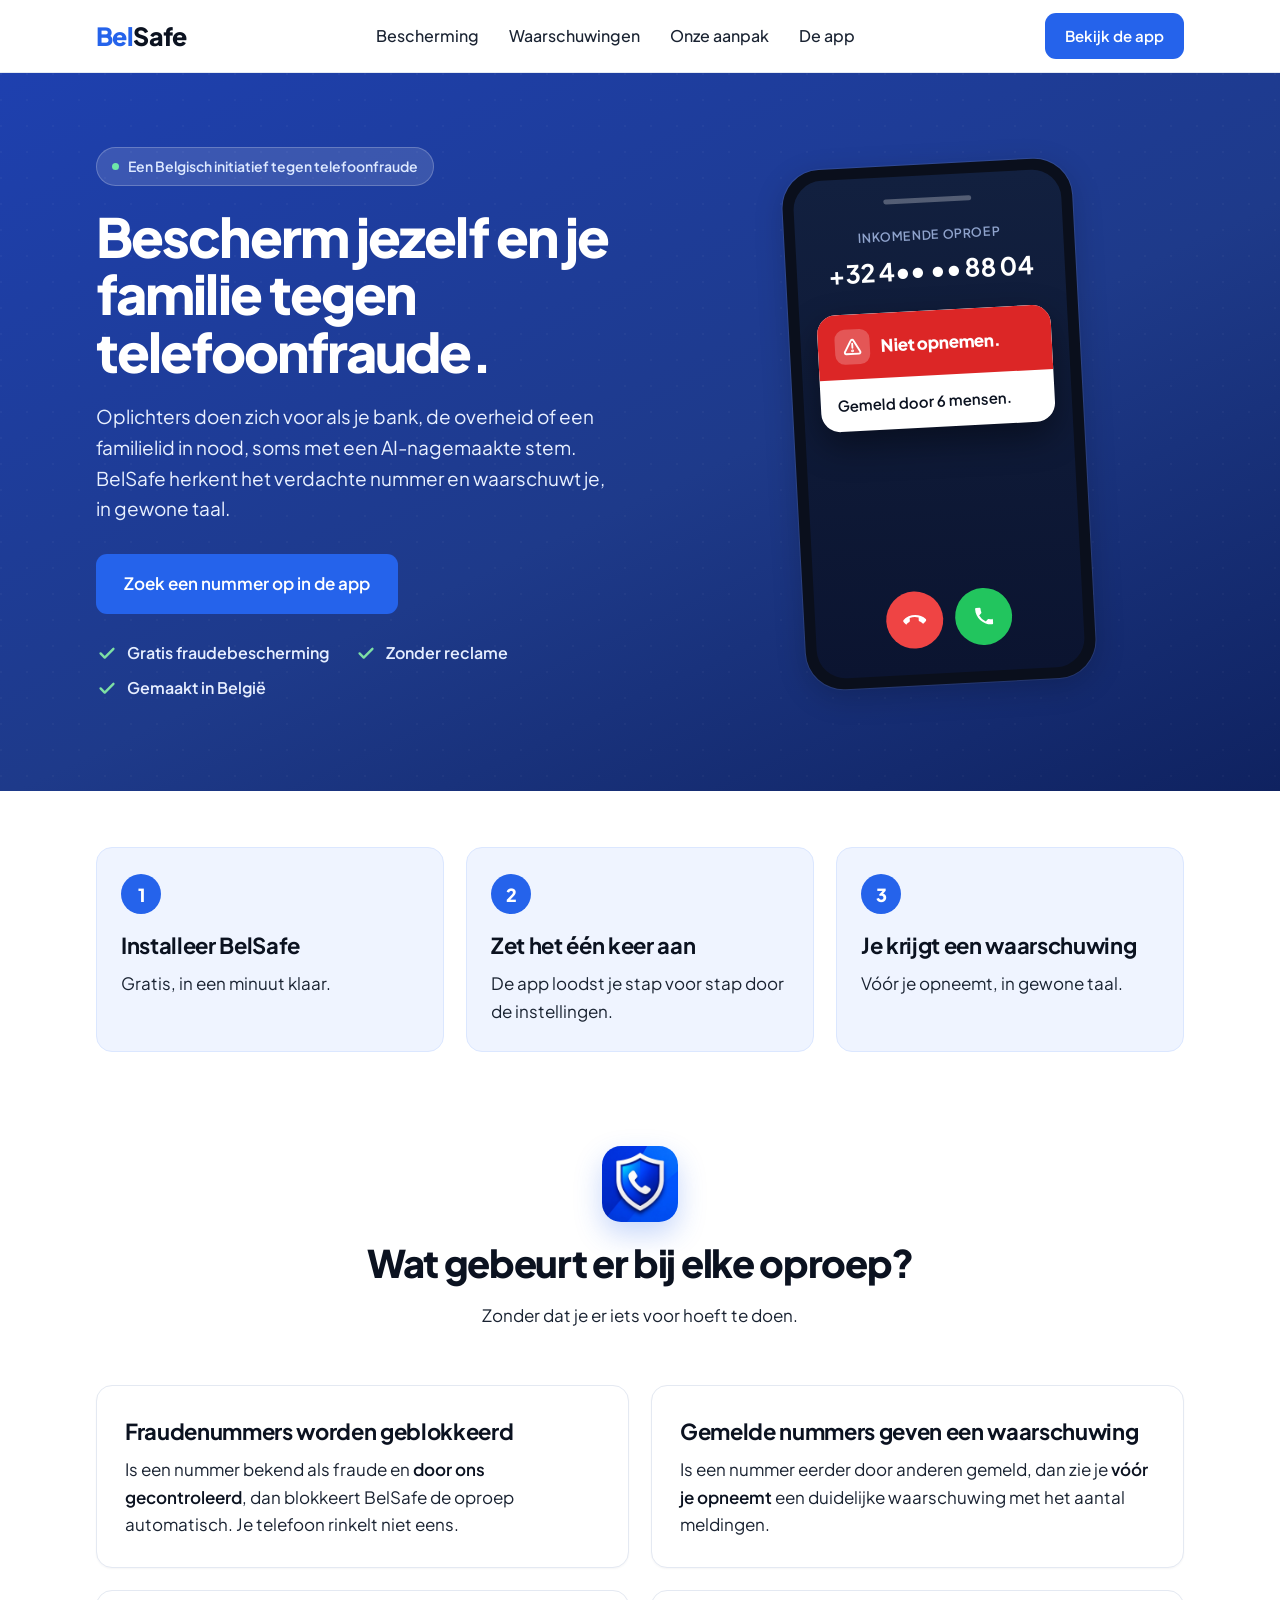
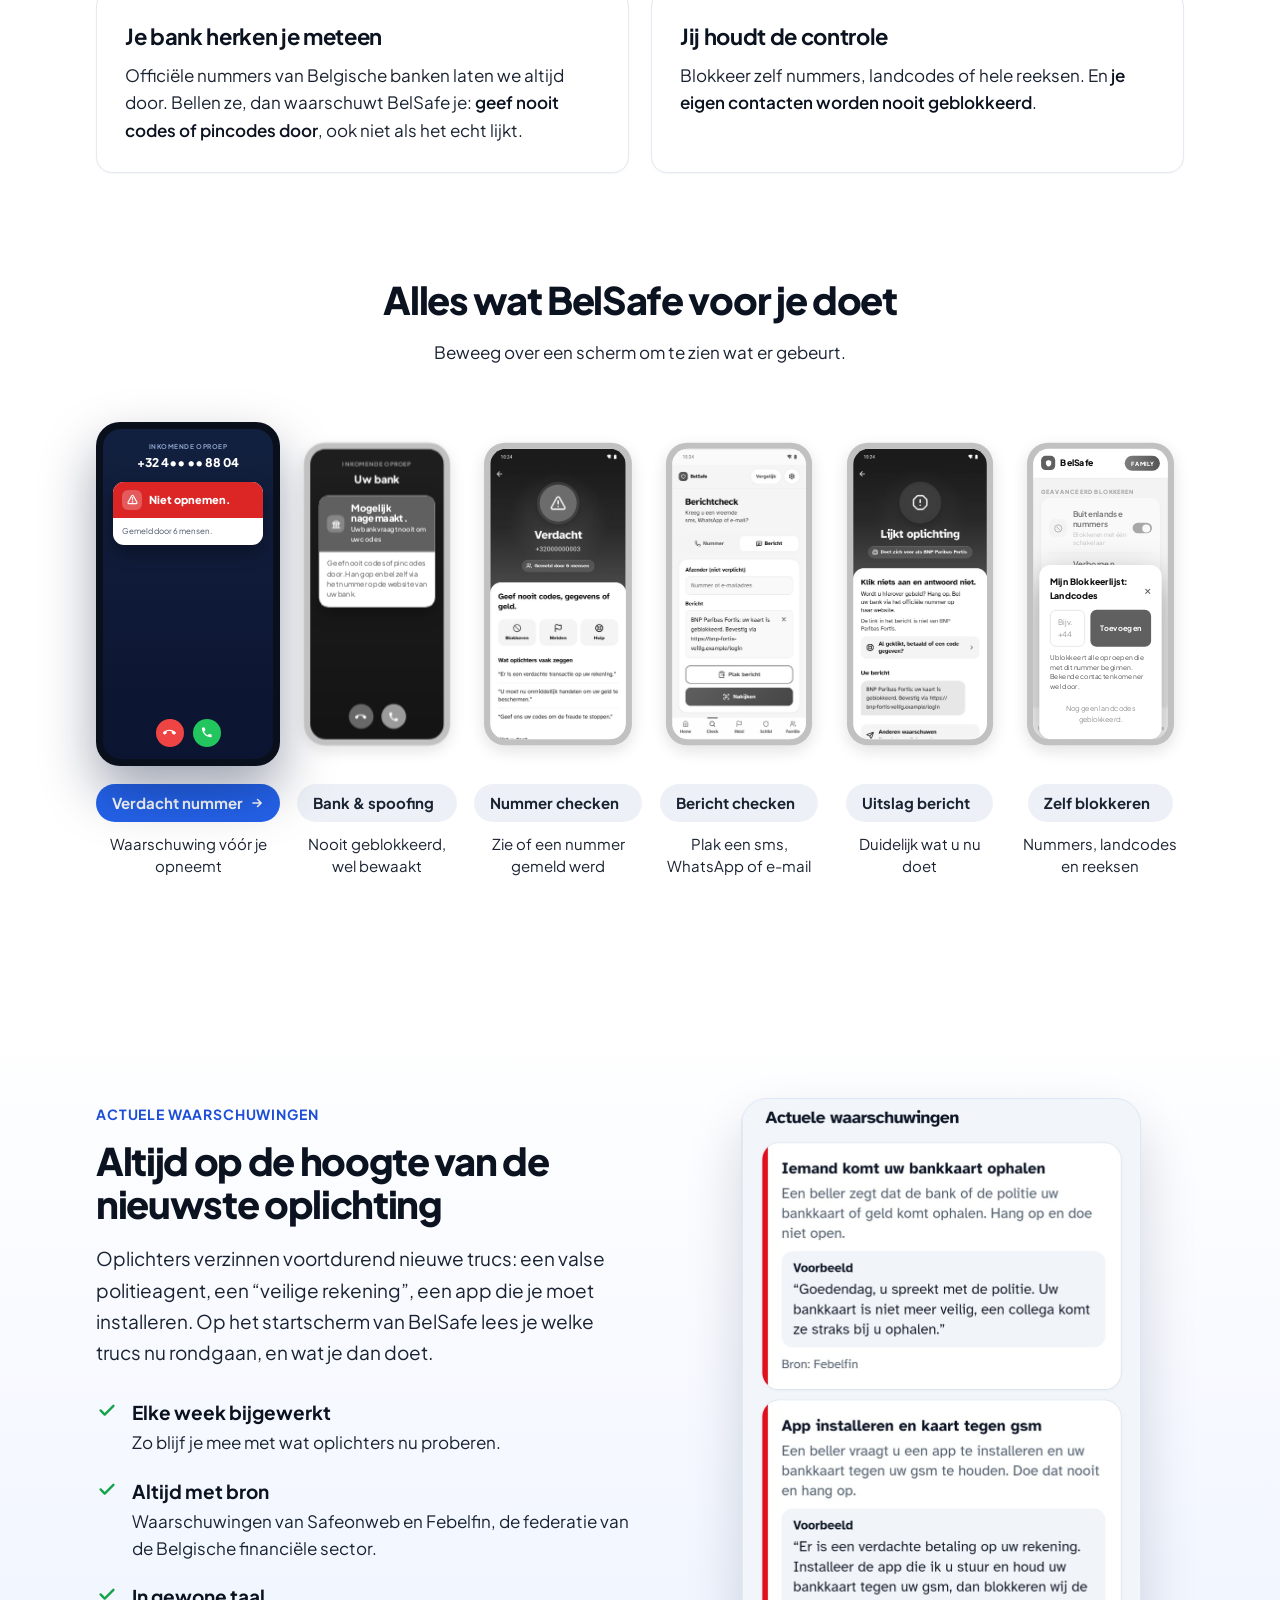
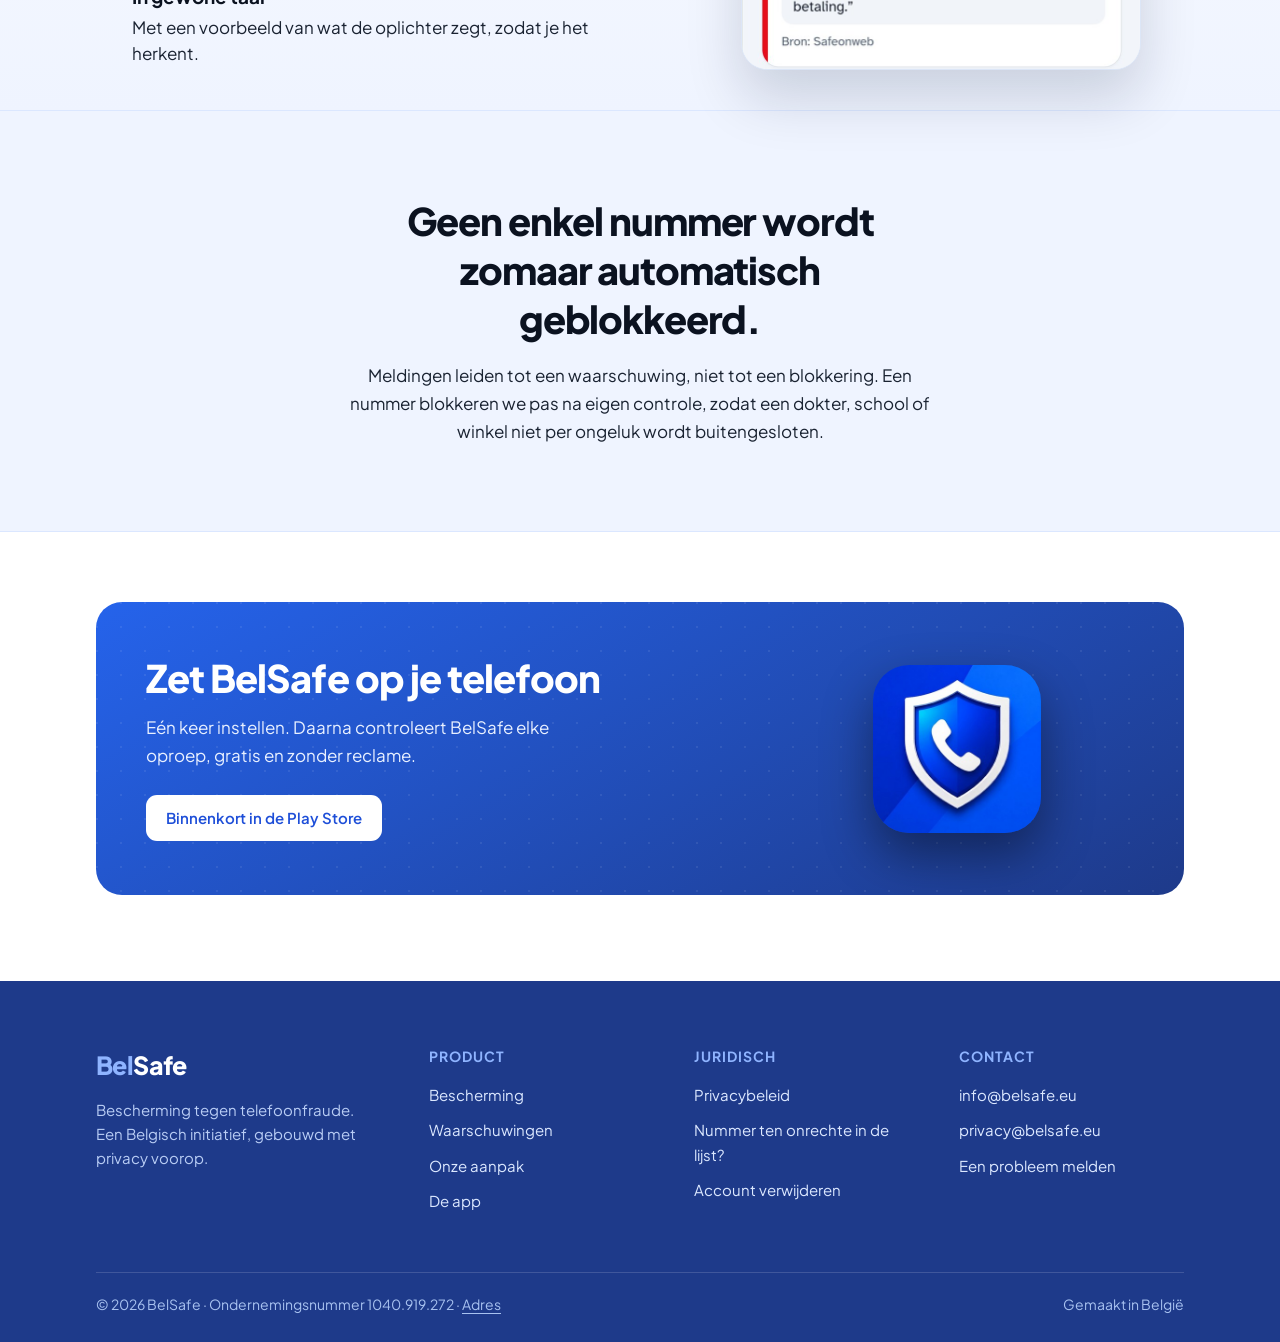
==== commit 46327c79: "fix(site): one type scale on every page, protection points as a 2x2 card grid, no repeated subtitle" ====
--- a/index.html
+++ b/index.html
@@ -96,13 +96,13 @@
 .shead .logomark{width:76px;height:76px;margin:0 auto 20px;display:block}
 .shead .logomark img{width:100%;height:100%;border-radius:19px;display:block;
   box-shadow:0 12px 28px rgba(37,99,235,.26)}
-.shead h2{font-size:clamp(24px,3vw,30px);font-weight:700;letter-spacing:-.035em;
+.shead h2{font-size:clamp(28px,3.4vw,38px);font-weight:800;letter-spacing:-.035em;
   line-height:1.12;margin-bottom:16px;color:var(--ink)}
 .shead h2 .a{color:var(--b600)}
 .shead p{font-size:17px;color:var(--body);max-width:520px;margin:0 auto;line-height:1.65}
 
 /* protection list */
-.plist{max-width:880px;margin:0 auto;display:flex;flex-direction:column;gap:2px}
+.plist{max-width:var(--max);margin:0 auto;display:grid;grid-template-columns:repeat(2,1fr);gap:22px}
 .pitem{display:grid;grid-template-columns:1fr;gap:22px;padding:28px 26px;border-radius:14px;
   transition:background .18s;align-items:start}
 .pitem:hover{background:var(--b050)}
@@ -259,7 +259,7 @@
 /* honesty band */
 .honest{background:var(--b050);border-top:1px solid var(--b100);border-bottom:1px solid var(--b100)}
 .honest .wrap{max-width:820px;text-align:center}
-.honest .q{font-size:clamp(24px,3vw,30px);font-weight:800;letter-spacing:-.03em;
+.honest .q{font-size:clamp(28px,3.4vw,38px);font-weight:800;letter-spacing:-.03em;
   line-height:1.28;margin-bottom:18px;color:var(--ink)}
 .honest p{font-size:17px;color:var(--body);max-width:600px;margin:0 auto;line-height:1.65}
 
@@ -270,15 +270,15 @@
   background-image:radial-gradient(circle at 1px 1px,rgba(255,255,255,.14) 1px,transparent 0);
   background-size:24px 24px;opacity:.55}
 .agrid{display:grid;grid-template-columns:1.25fr .75fr;gap:42px;align-items:center;position:relative;z-index:2}
-.appband h2{font-size:clamp(25px,3vw,34px);font-weight:700;letter-spacing:-.025em;margin-bottom:14px;line-height:1.15}
-.appband p{font-size:17.5px;color:#E8F0FF;margin-bottom:26px;max-width:450px}
+.appband h2{font-size:clamp(28px,3.4vw,38px);font-weight:800;letter-spacing:-.025em;margin-bottom:14px;line-height:1.15}
+.appband p{font-size:17px;color:#E8F0FF;margin-bottom:26px;max-width:450px}
 .appicon{display:flex;justify-content:center}
 .appicon img{width:168px;border-radius:36px;box-shadow:0 22px 50px rgba(0,0,0,.42)}
 
 /* footer */
 footer{background:var(--b800);color:#fff;padding:64px 0 0;margin-top:0}
 .fgrid{display:grid;grid-template-columns:1.3fr 1fr 1fr 1fr;gap:40px;padding-bottom:48px}
-.fabout p{font-size:14.5px;color:#B9CDF5;margin-top:12px;max-width:270px;line-height:1.6}
+.fabout p{font-size:15px;color:#B9CDF5;margin-top:12px;max-width:270px;line-height:1.6}
 .fcol h4{font-size:13px;font-weight:700;letter-spacing:.07em;text-transform:uppercase;color:#8FB4FF;margin-bottom:15px}
 .fcol a{display:block;font-size:15px;color:#DCE8FF;margin-bottom:11px;transition:color .14s}
 .fcol a:hover{color:#fff}
@@ -323,12 +323,12 @@
 .steps ol{list-style:none;margin:0;padding:0;display:grid;grid-template-columns:repeat(3,1fr);gap:22px}
 .steps li{background:var(--b050);border:1px solid var(--b100);border-radius:var(--r);padding:26px 24px;text-align:left}
 .steps .n{display:inline-flex;align-items:center;justify-content:center;width:40px;height:40px;border-radius:50%;background:var(--b600);color:#fff;font-weight:800;font-size:18px;margin-bottom:14px}
-.steps h3{font-size:20px;font-weight:700;letter-spacing:-.015em;margin-bottom:6px;color:var(--ink)}
+.steps h3{font-size:22px;font-weight:700;letter-spacing:-.015em;margin-bottom:6px;color:var(--ink)}
 .steps p{font-size:17px;color:var(--body);margin:0}
 .wsec{padding:84px 0 40px;background:linear-gradient(180deg,#fff 0,var(--b050) 100%)}
 .wgrid{display:grid;grid-template-columns:1.05fr .95fr;gap:64px;align-items:center}
 .eyebrow{display:inline-block;font-size:14px;font-weight:700;letter-spacing:.06em;text-transform:uppercase;color:var(--b700);margin-bottom:14px}
-.wcopy h2{font-size:clamp(28px,3.6vw,40px);font-weight:800;letter-spacing:-.035em;line-height:1.12;color:var(--ink);margin-bottom:18px}
+.wcopy h2{font-size:clamp(28px,3.4vw,38px);font-weight:800;letter-spacing:-.035em;line-height:1.12;color:var(--ink);margin-bottom:18px}
 .wlead{font-size:19px;line-height:1.65;color:var(--body);max-width:560px}
 .wlist{list-style:none;margin:28px 0 0;padding:0;display:grid;gap:20px;max-width:560px}
 .wlist li{display:flex;gap:14px;align-items:flex-start}
@@ -344,6 +344,11 @@
   .wcopy{text-align:left}
   .steps ol{grid-template-columns:1fr;gap:14px}
 }
+
+/* blokken bij elke oproep: kaarten zoals de stappen */
+.pitem{background:#fff;border:1px solid var(--line);border-radius:var(--r);padding:28px 28px;box-shadow:0 1px 2px rgba(10,20,50,.04)}
+.pitem:hover{background:#fff;border-color:var(--b200)}
+@media(max-width:900px){ .plist{grid-template-columns:1fr;gap:14px} }
 </style>
 <script>
 /* Vóór de eerste paint: later zetten zou de secties zichtbaar tonen en dan wegfaden. */
@@ -434,13 +439,13 @@
     <div class="shead">
       <div class="logomark"><img src="[data-uri]" alt="BelSafe"></div>
       <h2>Wat gebeurt er bij elke oproep?</h2>
-      <p>Eén keer instellen. BelSafe controleert elke inkomende oproep en grijpt in waar het telt.</p>
+      <p>Zonder dat je er iets voor hoeft te doen.</p>
     </div>
 
     <div class="plist">
       <div class="pitem" data-rv>
         <div>
-          <h3>Bevestigde fraudenummers worden geblokkeerd</h3>
+          <h3>Fraudenummers worden geblokkeerd</h3>
           <p>Is een nummer bekend als fraude en <span class="stress">door ons gecontroleerd</span>, dan blokkeert BelSafe de oproep automatisch. Je telefoon rinkelt niet eens.</p>
         </div>
       </div>
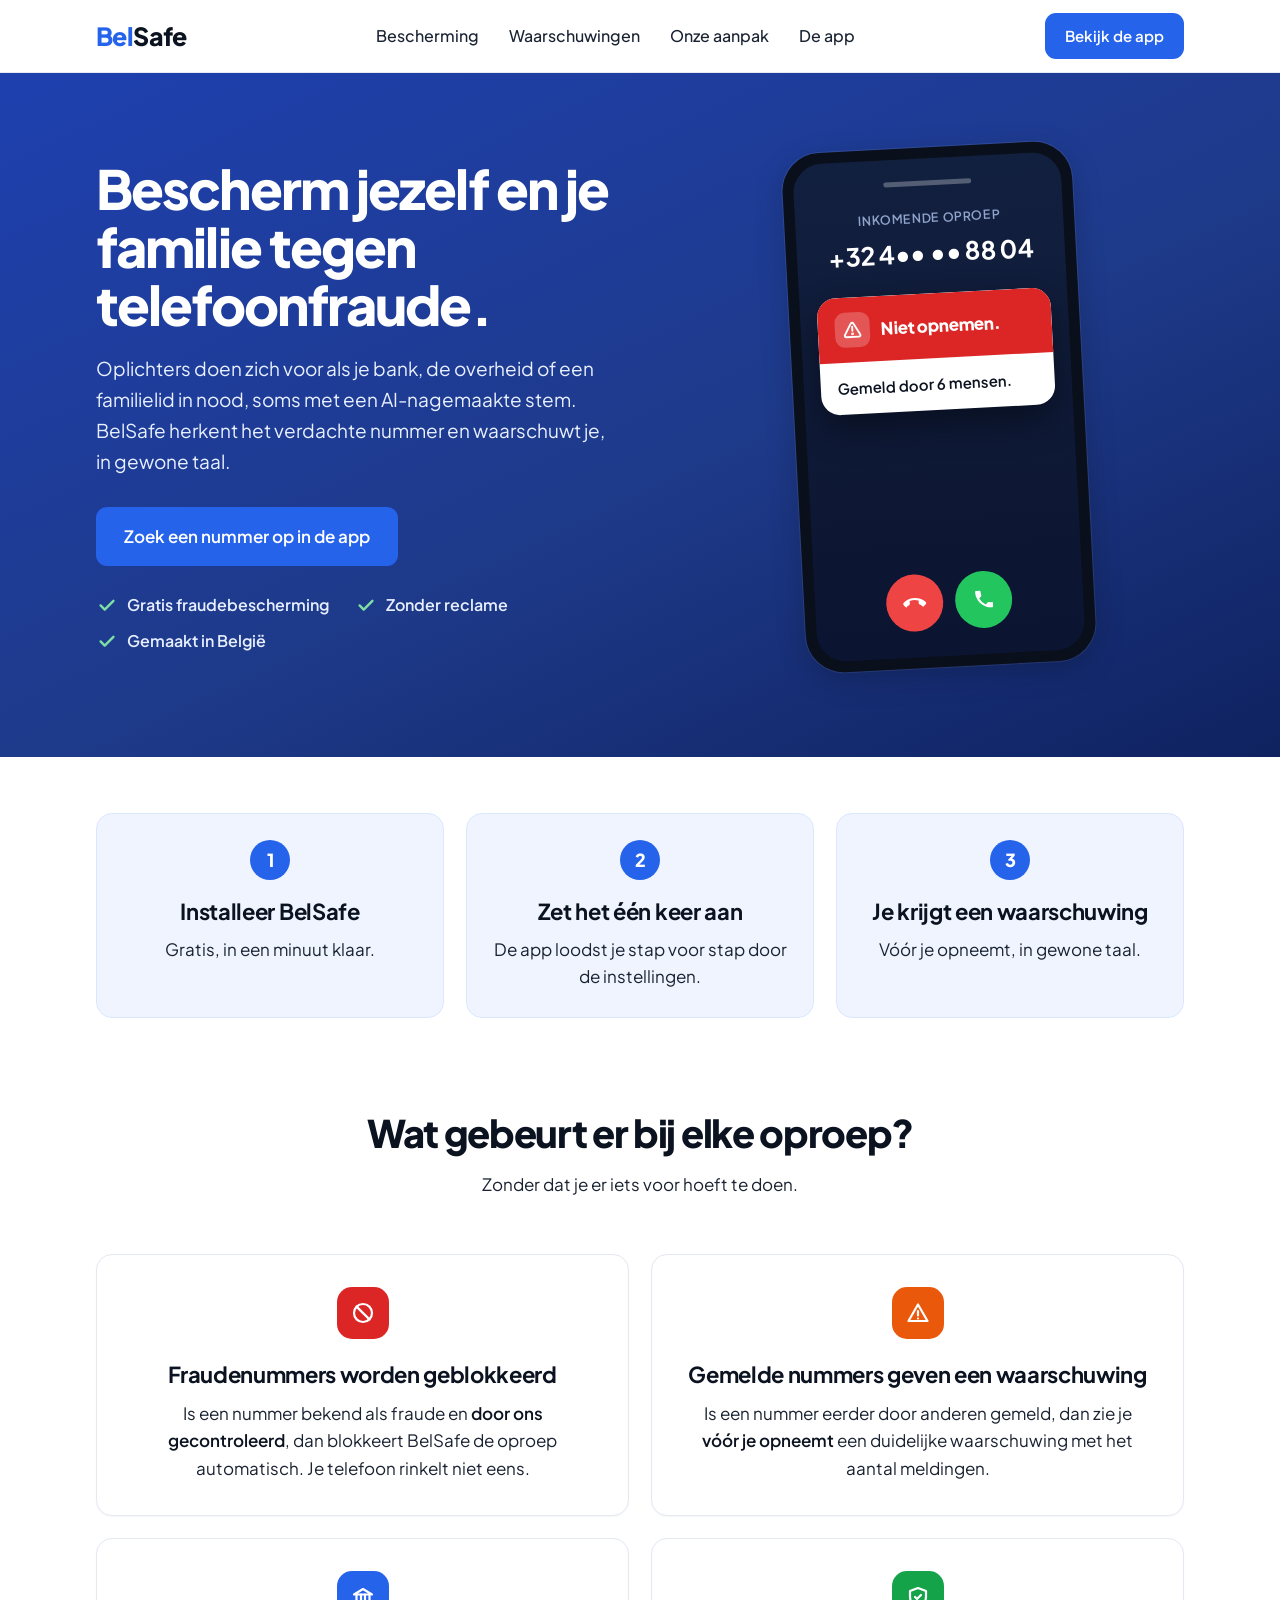
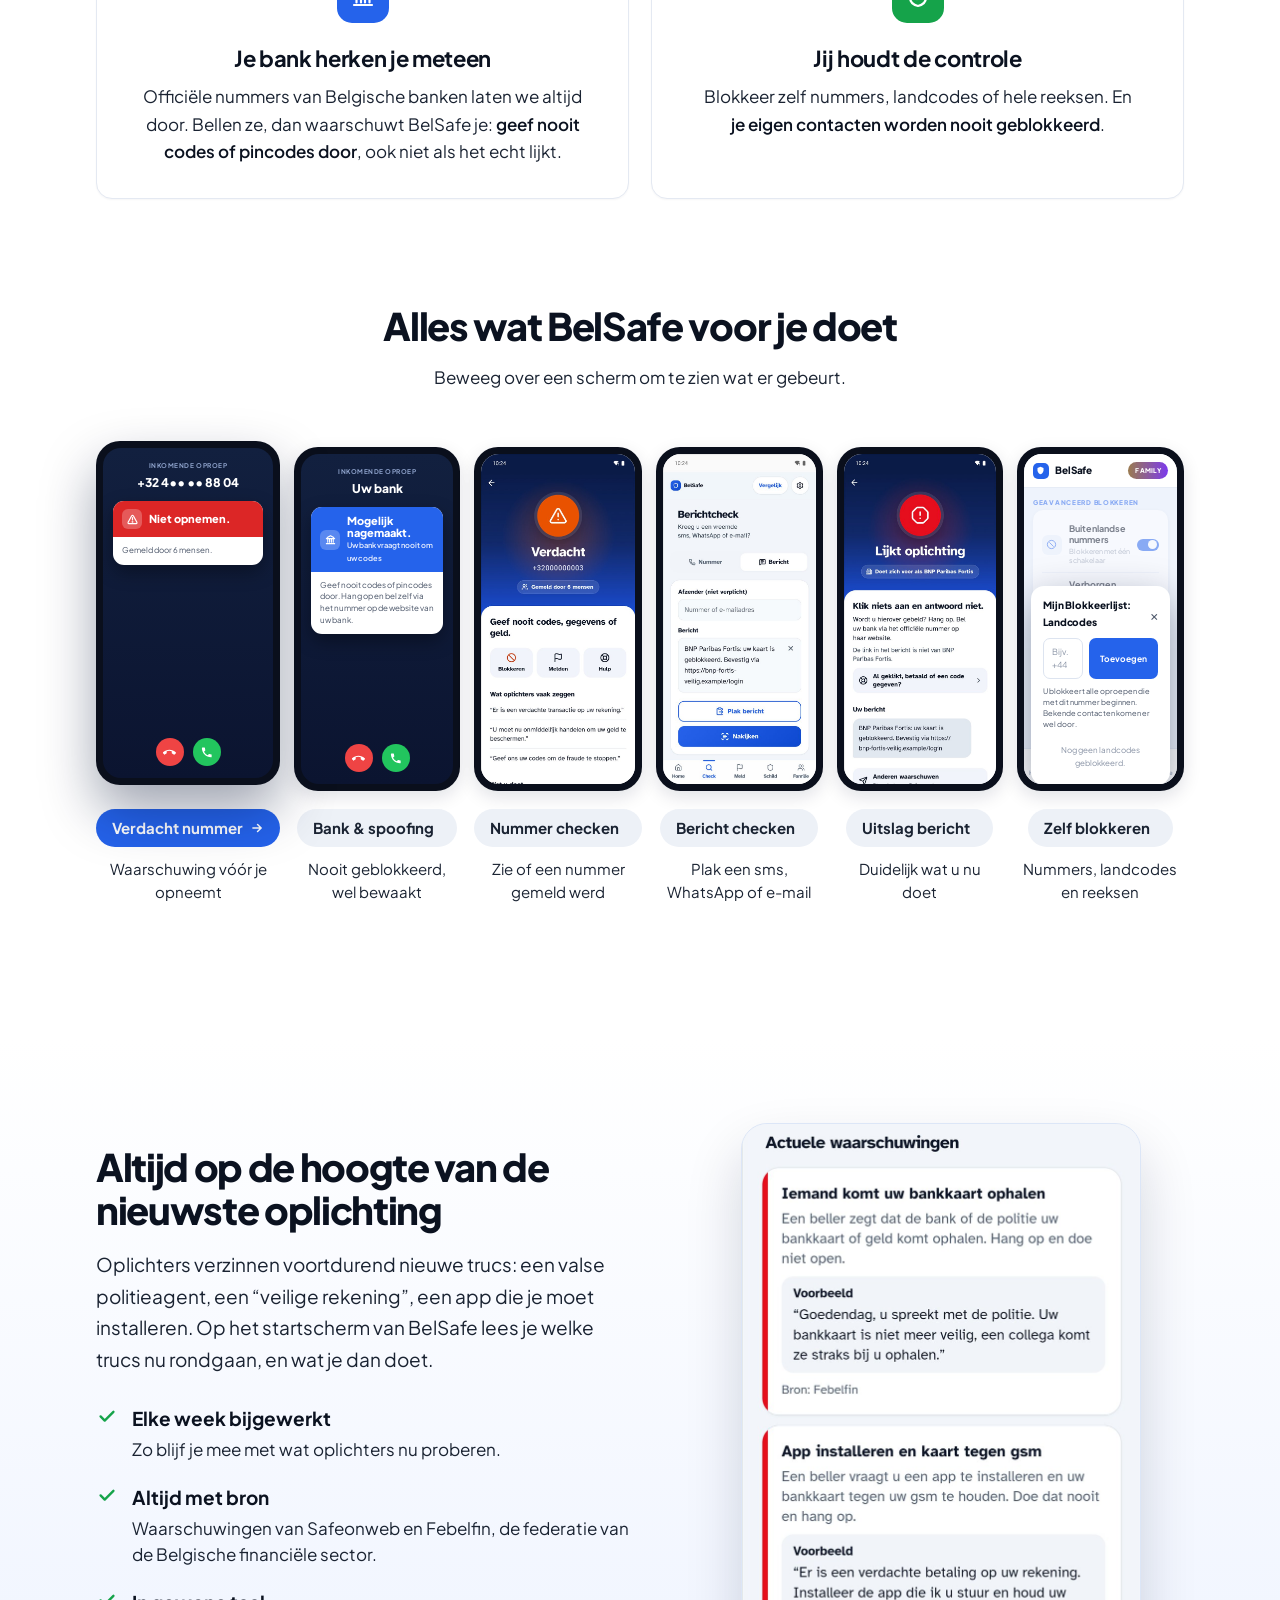
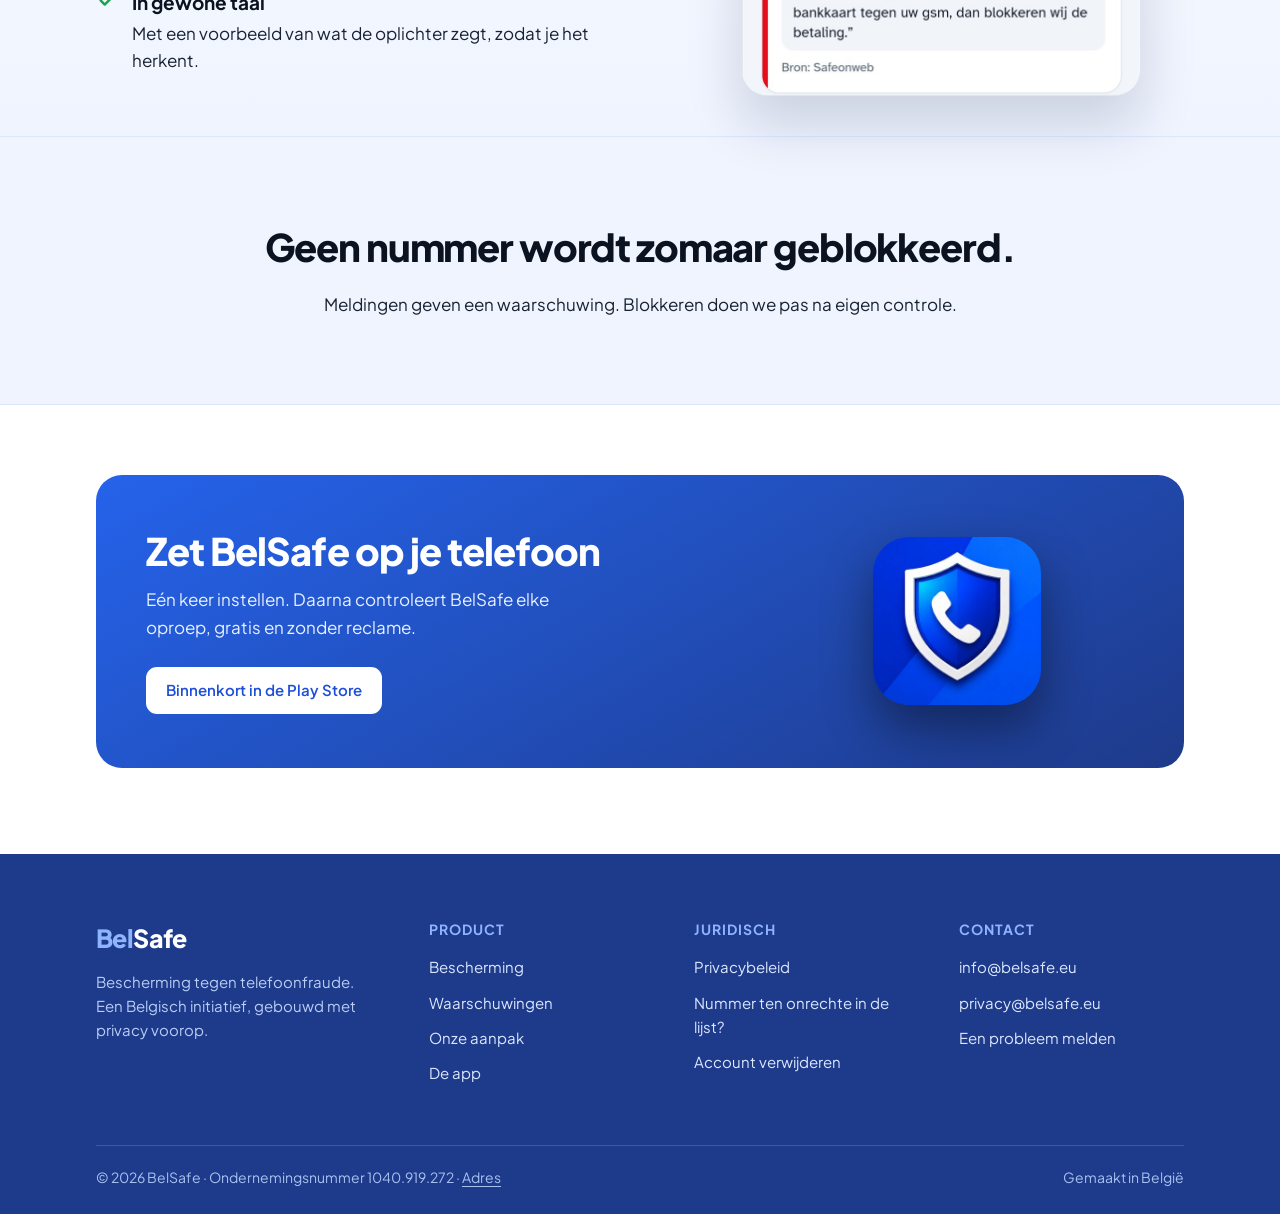
==== commit 841acce5: "fix(site): AI slop off the home page: no kicker pills, no icon above the heading, no scroll fades, n" ====
--- a/index.html
+++ b/index.html
@@ -47,7 +47,7 @@
 .hero{background:linear-gradient(155deg,#1E40AF 0%,var(--b800) 55%,var(--b900) 100%);
   color:#fff;padding:74px 0 90px;position:relative;overflow:hidden}
 .hero:before{content:"";position:absolute;inset:0;
-  background-image:radial-gradient(circle at 1px 1px,rgba(255,255,255,.16) 1px,transparent 0);
+  background-image:none;
   background-size:26px 26px;opacity:.18}
 .hero .wrap{position:relative;z-index:2}
 .hgrid{display:grid;grid-template-columns:1.05fr .95fr;gap:56px;align-items:center}
@@ -118,10 +118,10 @@
 /* ---- features carousel ---- */
 .feats{display:grid;grid-template-columns:repeat(6,1fr);gap:14px;align-items:end;margin-bottom:26px}
 .feat{cursor:pointer;text-align:center}
-.fphone{margin:0 auto;width:100%;max-width:186px;background:#B7C2D6;border-radius:24px;padding:7px;
+.fphone{margin:0 auto;width:100%;max-width:186px;background:#0A0F1C;border-radius:24px;padding:7px;
   transition:transform .32s cubic-bezier(.2,.8,.3,1),background .32s,box-shadow .32s,filter .32s;
-  filter:grayscale(1);transform:scale(.88);box-shadow:0 6px 18px rgba(10,20,50,.12)}
-.feat.on .fphone{background:#0A0F1C;filter:grayscale(0);transform:scale(1);
+  filter:none;transform:none;box-shadow:0 6px 18px rgba(10,20,50,.12)}
+.feat.on .fphone{background:#0A0F1C;filter:none;transform:translateY(-6px);
   box-shadow:0 26px 54px rgba(6,18,52,.38)}
 .fscreen.shot{background:#fff}
 .fscreen.shot img{display:block;width:100%;height:100%;object-fit:cover;object-position:top}
@@ -258,7 +258,7 @@
 
 /* honesty band */
 .honest{background:var(--b050);border-top:1px solid var(--b100);border-bottom:1px solid var(--b100)}
-.honest .wrap{max-width:820px;text-align:center}
+.honest .wrap{max-width:1000px;text-align:center}
 .honest .q{font-size:clamp(28px,3.4vw,38px);font-weight:800;letter-spacing:-.03em;
   line-height:1.28;margin-bottom:18px;color:var(--ink)}
 .honest p{font-size:17px;color:var(--body);max-width:600px;margin:0 auto;line-height:1.65}
@@ -267,7 +267,7 @@
 .appband{background:linear-gradient(150deg,var(--b600) 0%,var(--b800) 100%);border-radius:26px;
   padding:54px 50px;color:#fff;position:relative;overflow:hidden}
 .appband:before{content:"";position:absolute;inset:0;
-  background-image:radial-gradient(circle at 1px 1px,rgba(255,255,255,.14) 1px,transparent 0);
+  background-image:none;
   background-size:24px 24px;opacity:.55}
 .agrid{display:grid;grid-template-columns:1.25fr .75fr;gap:42px;align-items:center;position:relative;z-index:2}
 .appband h2{font-size:clamp(28px,3.4vw,38px);font-weight:800;letter-spacing:-.025em;margin-bottom:14px;line-height:1.15}
@@ -349,12 +349,21 @@
 .pitem{background:#fff;border:1px solid var(--line);border-radius:var(--r);padding:28px 28px;box-shadow:0 1px 2px rgba(10,20,50,.04)}
 .pitem:hover{background:#fff;border-color:var(--b200)}
 @media(max-width:900px){ .plist{grid-template-columns:1fr;gap:14px} }
+
+/* gecentreerde stappen en kaarten, met een vol kleurvlak per kaart zoals in de app */
+.steps li{text-align:center}
+.pitem{text-align:center;padding:32px 30px}
+.pic{width:52px;height:52px;border-radius:15px;display:flex;align-items:center;justify-content:center;color:#fff;margin:0 auto 18px}
+.pic-red{background:#DC2626}.pic-orange{background:#EA580C}.pic-blue{background:var(--b600)}.pic-green{background:#15A34A}
+.pitem p{max-width:440px;margin:0 auto}
+
+.honest .q,.honest p{max-width:none;margin-left:auto;margin-right:auto}
 </style>
 <script>
 /* Vóór de eerste paint: later zetten zou de secties zichtbaar tonen en dan wegfaden. */
 (function(){
   var reduce=window.matchMedia&&window.matchMedia('(prefers-reduced-motion: reduce)').matches;
-  if(!reduce&&'IntersectionObserver' in window){document.documentElement.className+=' js';}
+  
 })();
 </script>
 </head>
@@ -378,7 +387,6 @@
 <section class="hero" id="top" style="padding-bottom:90px">
   <div class="wrap hgrid">
     <div>
-      <span class="tag"><i></i> Een Belgisch initiatief tegen telefoonfraude</span>
       <h1>Bescherm jezelf en je familie tegen telefoonfraude.</h1>
       <p class="lead">Oplichters doen zich voor als je bank, de overheid of een familielid in nood, soms met een AI-nagemaakte stem. BelSafe herkent het verdachte nummer en waarschuwt je, in gewone taal.</p>
 
@@ -437,7 +445,6 @@
 <section id="bescherming">
   <div class="wrap">
     <div class="shead">
-      <div class="logomark"><img src="[data-uri]" alt="BelSafe"></div>
       <h2>Wat gebeurt er bij elke oproep?</h2>
       <p>Zonder dat je er iets voor hoeft te doen.</p>
     </div>
@@ -445,28 +452,28 @@
     <div class="plist">
       <div class="pitem" data-rv>
         <div>
-          <h3>Fraudenummers worden geblokkeerd</h3>
+          <div class="pic pic-red"><svg width="24" height="24" viewBox="0 0 24 24" fill="none" stroke="currentColor" stroke-width="2.2" stroke-linecap="round" stroke-linejoin="round" aria-hidden="true"><circle cx="12" cy="12" r="9"/><path d="M5.6 5.6l12.8 12.8"/></svg></div><h3>Fraudenummers worden geblokkeerd</h3>
           <p>Is een nummer bekend als fraude en <span class="stress">door ons gecontroleerd</span>, dan blokkeert BelSafe de oproep automatisch. Je telefoon rinkelt niet eens.</p>
         </div>
       </div>
 
       <div class="pitem" data-rv>
         <div>
-          <h3>Gemelde nummers geven een waarschuwing</h3>
+          <div class="pic pic-orange"><svg width="24" height="24" viewBox="0 0 24 24" fill="none" stroke="currentColor" stroke-width="2.2" stroke-linecap="round" stroke-linejoin="round" aria-hidden="true"><path d="M12 3.5 2.5 20h19L12 3.5z"/><path d="M12 10v4.5"/><path d="M12 17.5h.01"/></svg></div><h3>Gemelde nummers geven een waarschuwing</h3>
           <p>Is een nummer eerder door anderen gemeld, dan zie je <span class="stress">vóór je opneemt</span> een duidelijke waarschuwing met het aantal meldingen.</p>
         </div>
       </div>
 
       <div class="pitem" data-rv>
         <div>
-          <h3>Je bank herken je meteen</h3>
+          <div class="pic pic-blue"><svg width="24" height="24" viewBox="0 0 24 24" fill="none" stroke="currentColor" stroke-width="2.2" stroke-linecap="round" stroke-linejoin="round" aria-hidden="true"><path d="M3 9.5h18L12 4 3 9.5z"/><path d="M5.5 9.5v8M10 9.5v8M14 9.5v8M18.5 9.5v8M3 20h18"/></svg></div><h3>Je bank herken je meteen</h3>
           <p>Officiële nummers van Belgische banken laten we altijd door. Bellen ze, dan waarschuwt BelSafe je: <span class="stress">geef nooit codes of pincodes door</span>, ook niet als het echt lijkt.</p>
         </div>
       </div>
 
       <div class="pitem" data-rv>
         <div>
-          <h3>Jij houdt de controle</h3>
+          <div class="pic pic-green"><svg width="24" height="24" viewBox="0 0 24 24" fill="none" stroke="currentColor" stroke-width="2.2" stroke-linecap="round" stroke-linejoin="round" aria-hidden="true"><path d="M12 3l8 3v6c0 5-3.5 8-8 9-4.5-1-8-4-8-9V6l8-3z"/><path d="M9 12l2 2 4-4"/></svg></div><h3>Jij houdt de controle</h3>
           <p>Blokkeer zelf nummers, landcodes of hele reeksen. En <span class="stress">je eigen contacten worden nooit geblokkeerd</span>.</p>
         </div>
       </div>
@@ -599,7 +606,6 @@
 <section class="wsec" id="waarschuwingen" aria-labelledby="w-h">
   <div class="wrap wgrid">
     <div class="wcopy" data-rv>
-      <span class="eyebrow">Actuele waarschuwingen</span>
       <h2 id="w-h">Altijd op de hoogte van de nieuwste oplichting</h2>
       <p class="wlead">Oplichters verzinnen voortdurend nieuwe trucs: een valse politieagent, een “veilige rekening”, een app die je moet installeren. Op het startscherm van BelSafe lees je welke trucs nu rondgaan, en wat je dan doet.</p>
       <ul class="wlist">
@@ -616,8 +622,8 @@
 
 <section class="honest" id="eerlijk">
   <div class="wrap">
-    <p class="q" data-rv>Geen enkel nummer wordt zomaar automatisch geblokkeerd.</p>
-    <p data-rv>Meldingen leiden tot een waarschuwing, niet tot een blokkering. Een nummer blokkeren we pas na eigen controle, zodat een dokter, school of winkel niet per ongeluk wordt buitengesloten.</p>
+    <p class="q">Geen nummer wordt zomaar geblokkeerd.</p>
+    <p>Meldingen geven een waarschuwing. Blokkeren doen we pas na eigen controle.</p>
   </div>
 </section>
 
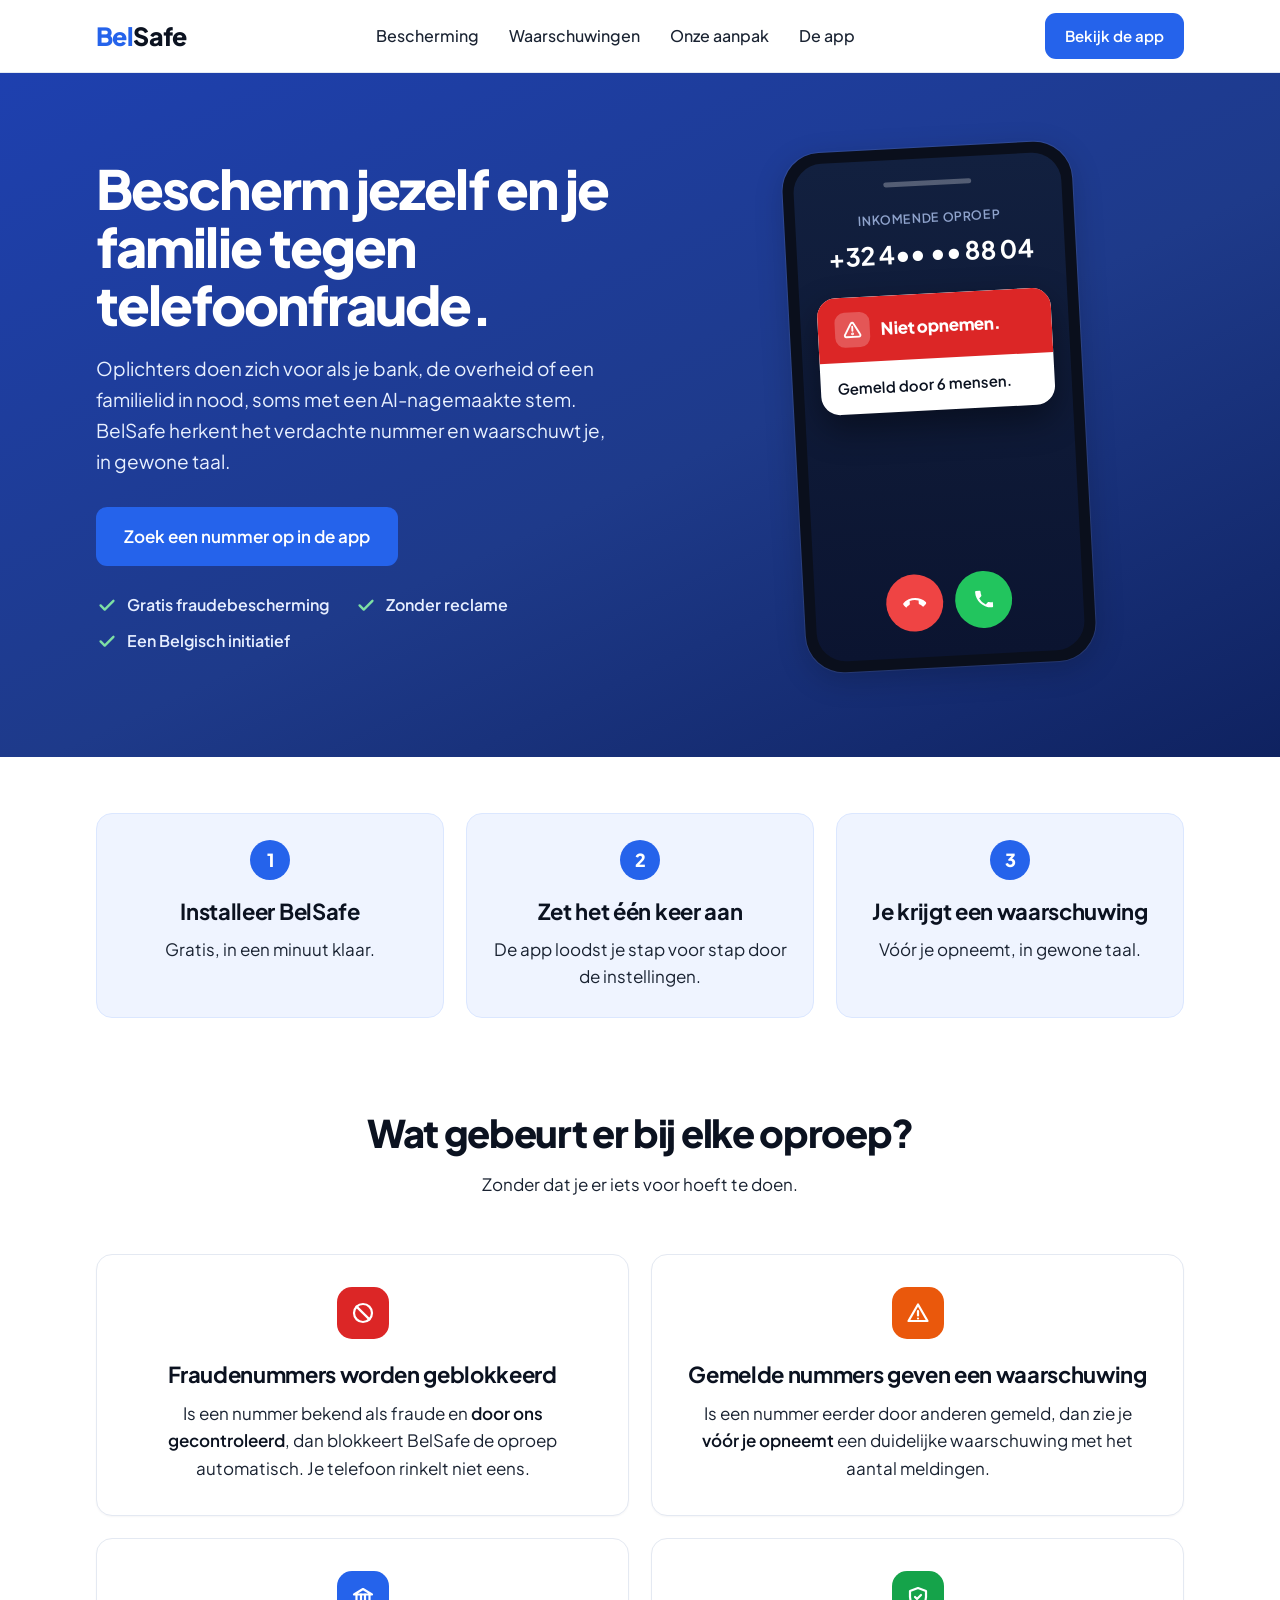
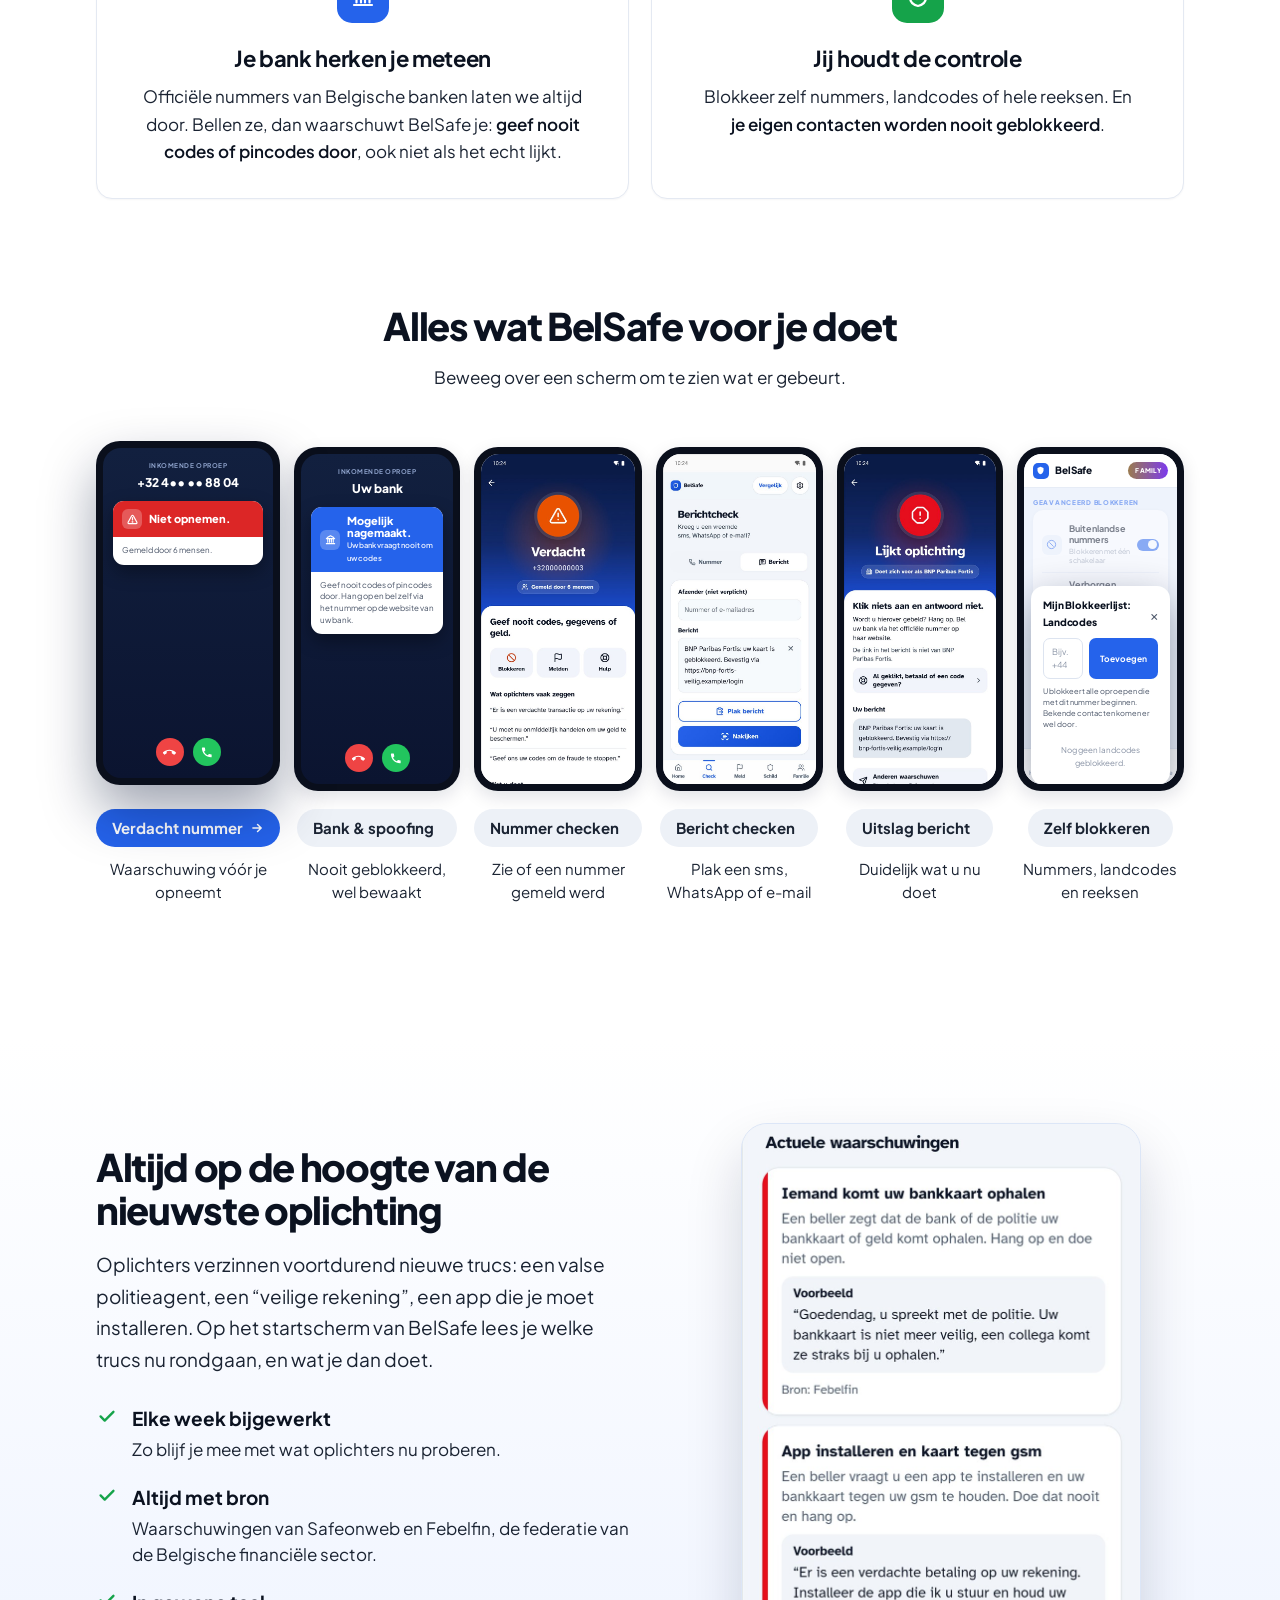
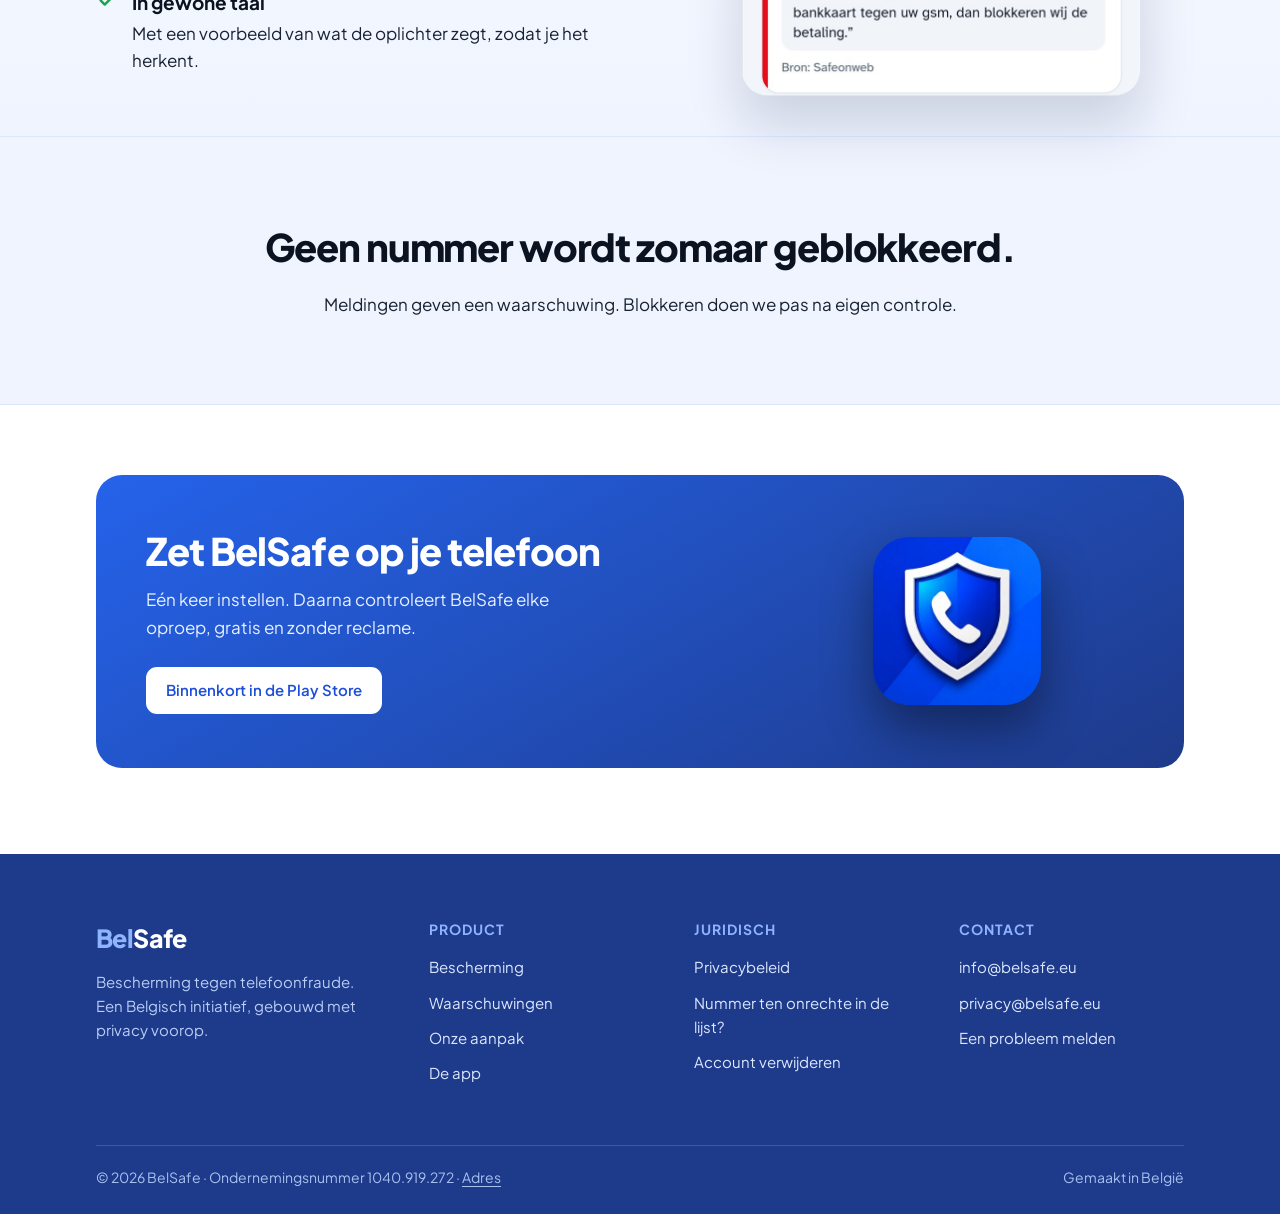
==== commit 257dd082: "fix(site): trust row says 'Een Belgisch initiatief'" ====
--- a/index.html
+++ b/index.html
@@ -396,7 +396,7 @@
       <ul class="trust" aria-label="Waarom BelSafe">
         <li><svg width="22" height="22" viewBox="0 0 24 24" fill="none" stroke="currentColor" stroke-width="2.6" stroke-linecap="round" stroke-linejoin="round" aria-hidden="true"><path d="M5 12.5l4.5 4.5L19 7.5"/></svg>Gratis fraudebescherming</li>
         <li><svg width="22" height="22" viewBox="0 0 24 24" fill="none" stroke="currentColor" stroke-width="2.6" stroke-linecap="round" stroke-linejoin="round" aria-hidden="true"><path d="M5 12.5l4.5 4.5L19 7.5"/></svg>Zonder reclame</li>
-        <li><svg width="22" height="22" viewBox="0 0 24 24" fill="none" stroke="currentColor" stroke-width="2.6" stroke-linecap="round" stroke-linejoin="round" aria-hidden="true"><path d="M5 12.5l4.5 4.5L19 7.5"/></svg>Gemaakt in België</li>
+        <li><svg width="22" height="22" viewBox="0 0 24 24" fill="none" stroke="currentColor" stroke-width="2.6" stroke-linecap="round" stroke-linejoin="round" aria-hidden="true"><path d="M5 12.5l4.5 4.5L19 7.5"/></svg>Een Belgisch initiatief</li>
       </ul>
     </div>
 
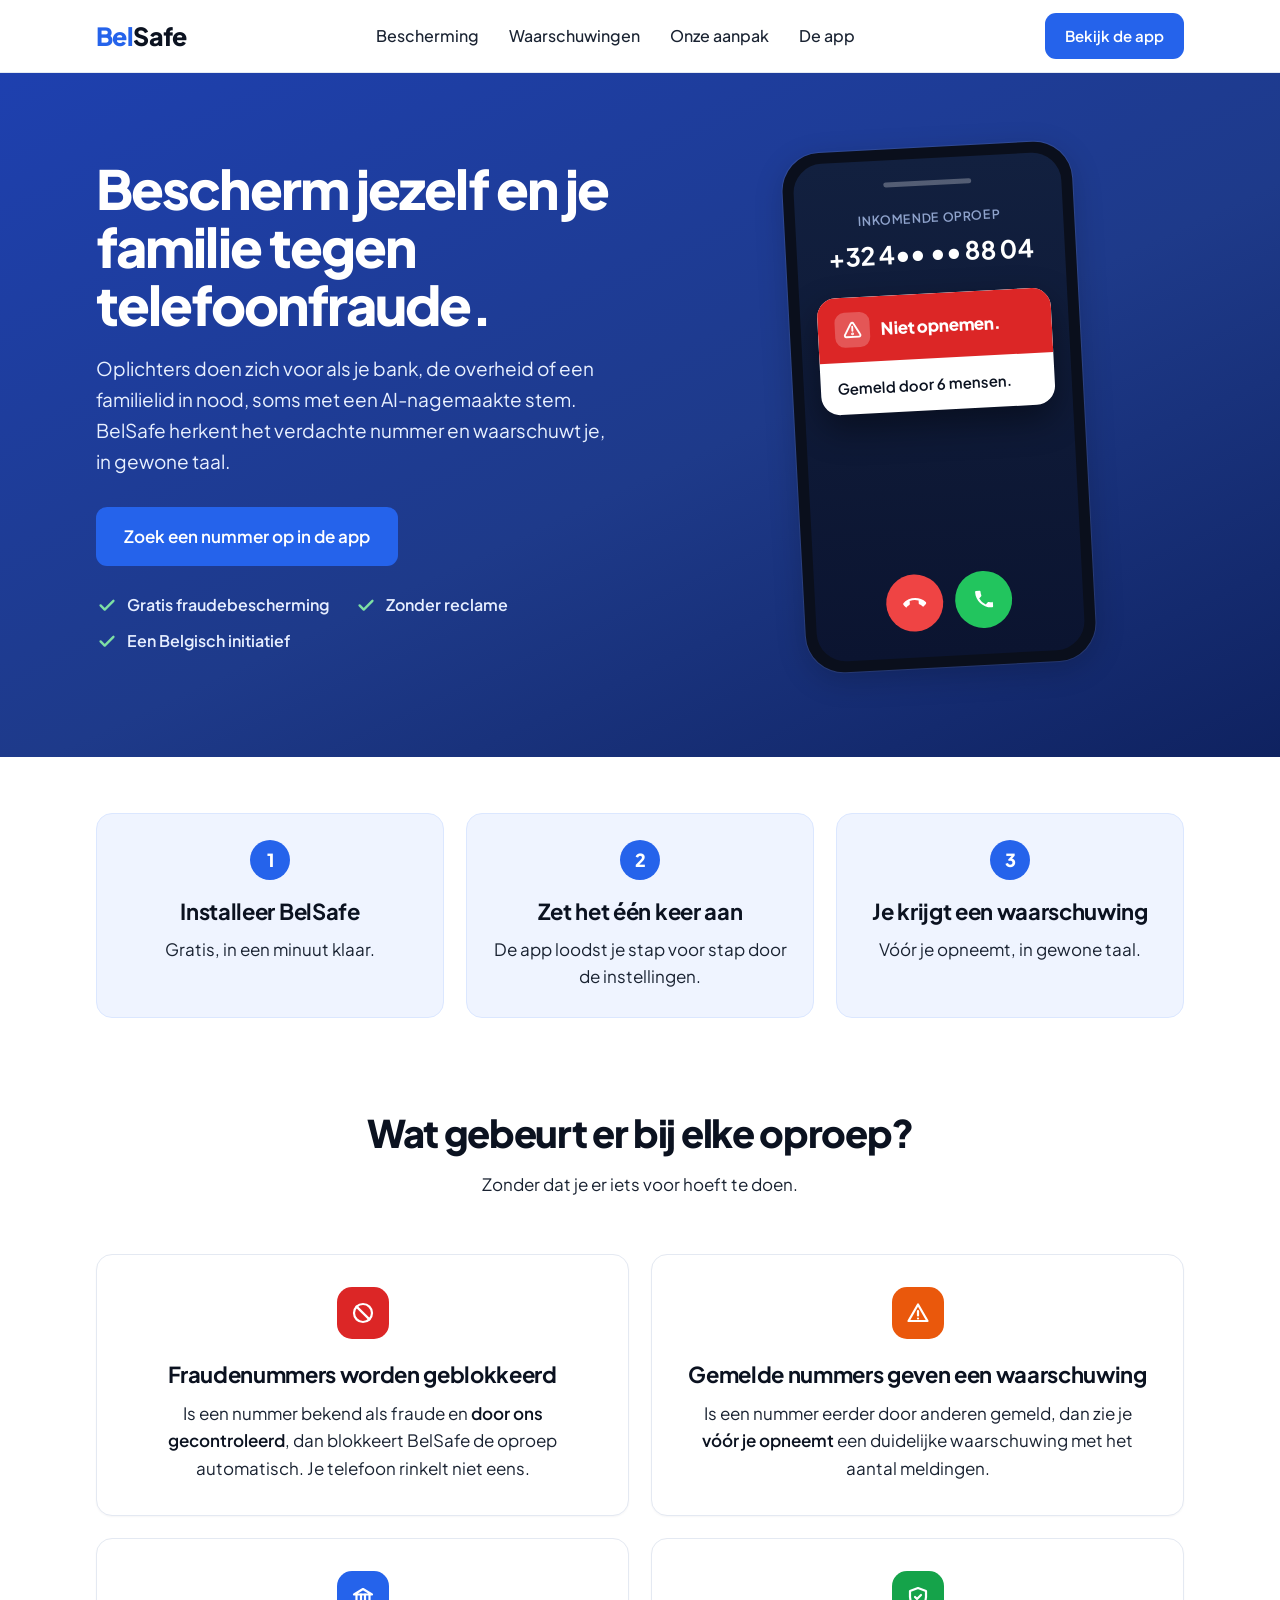
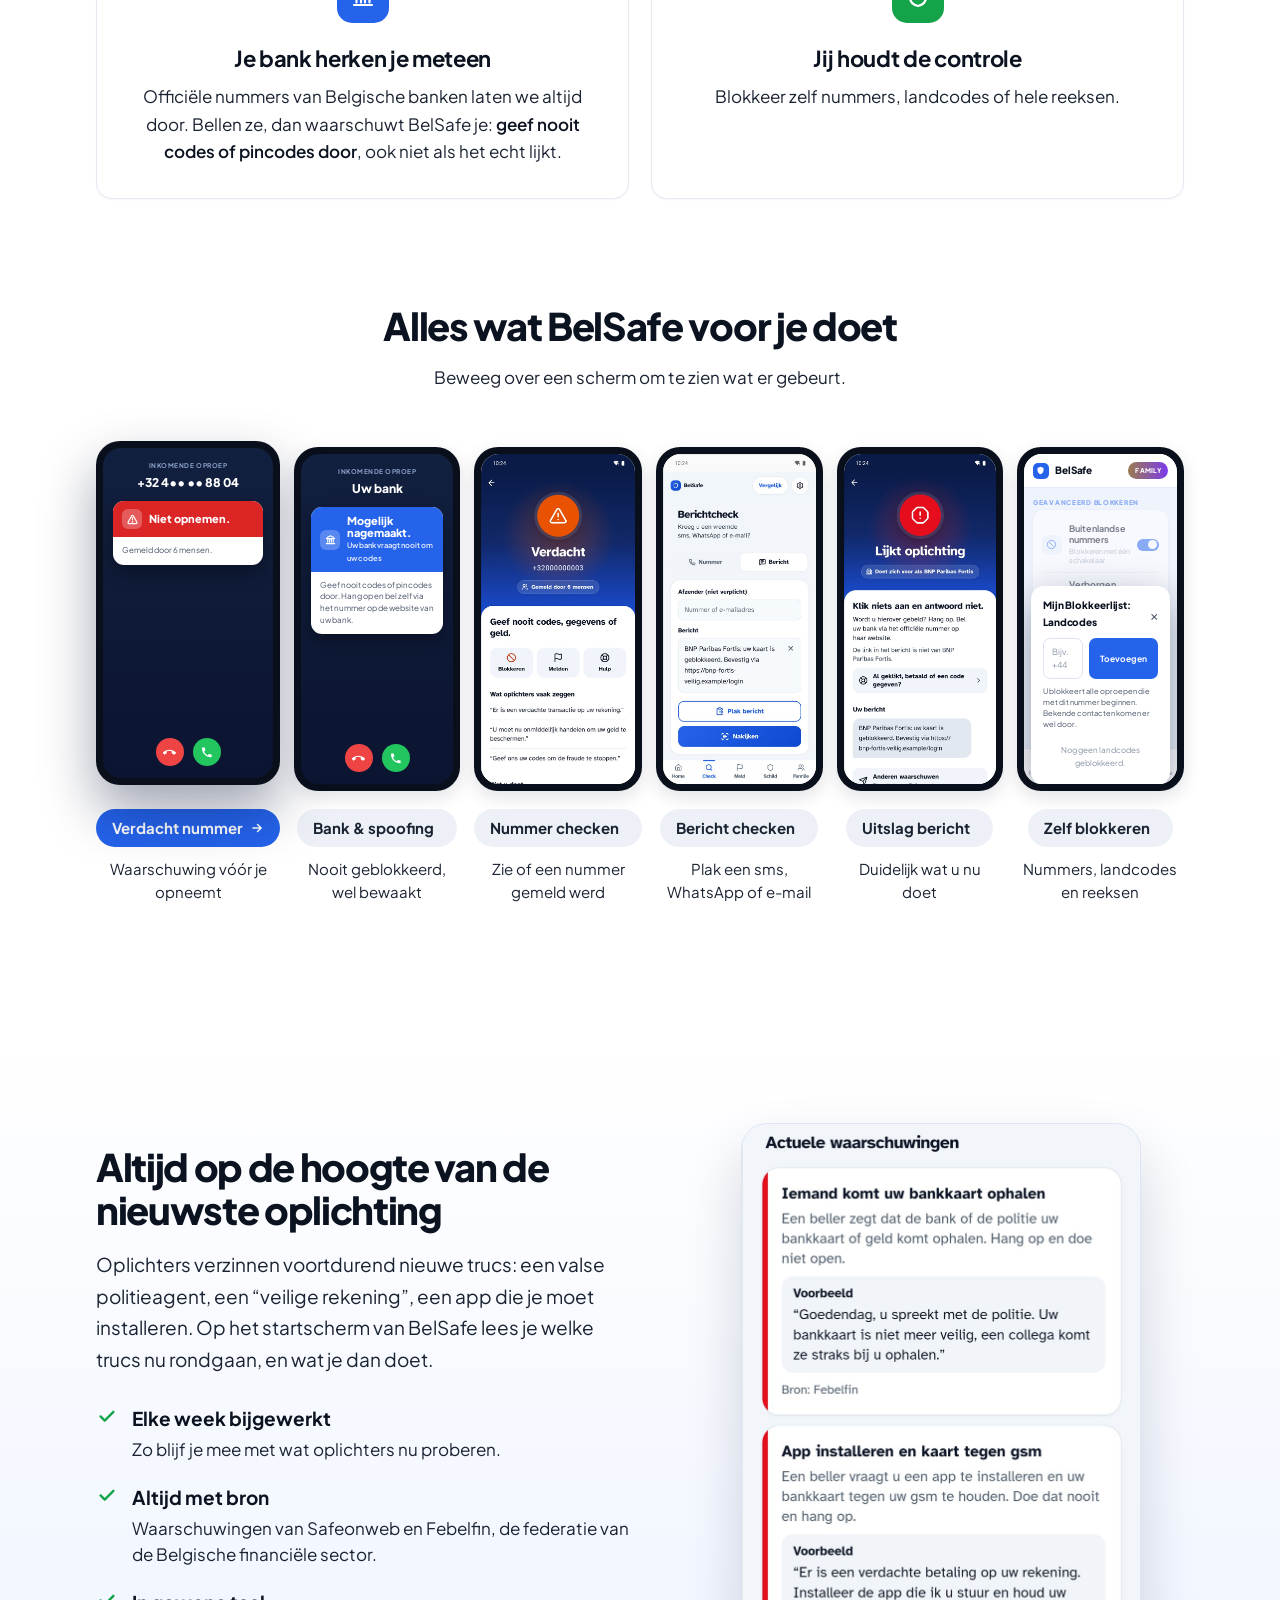
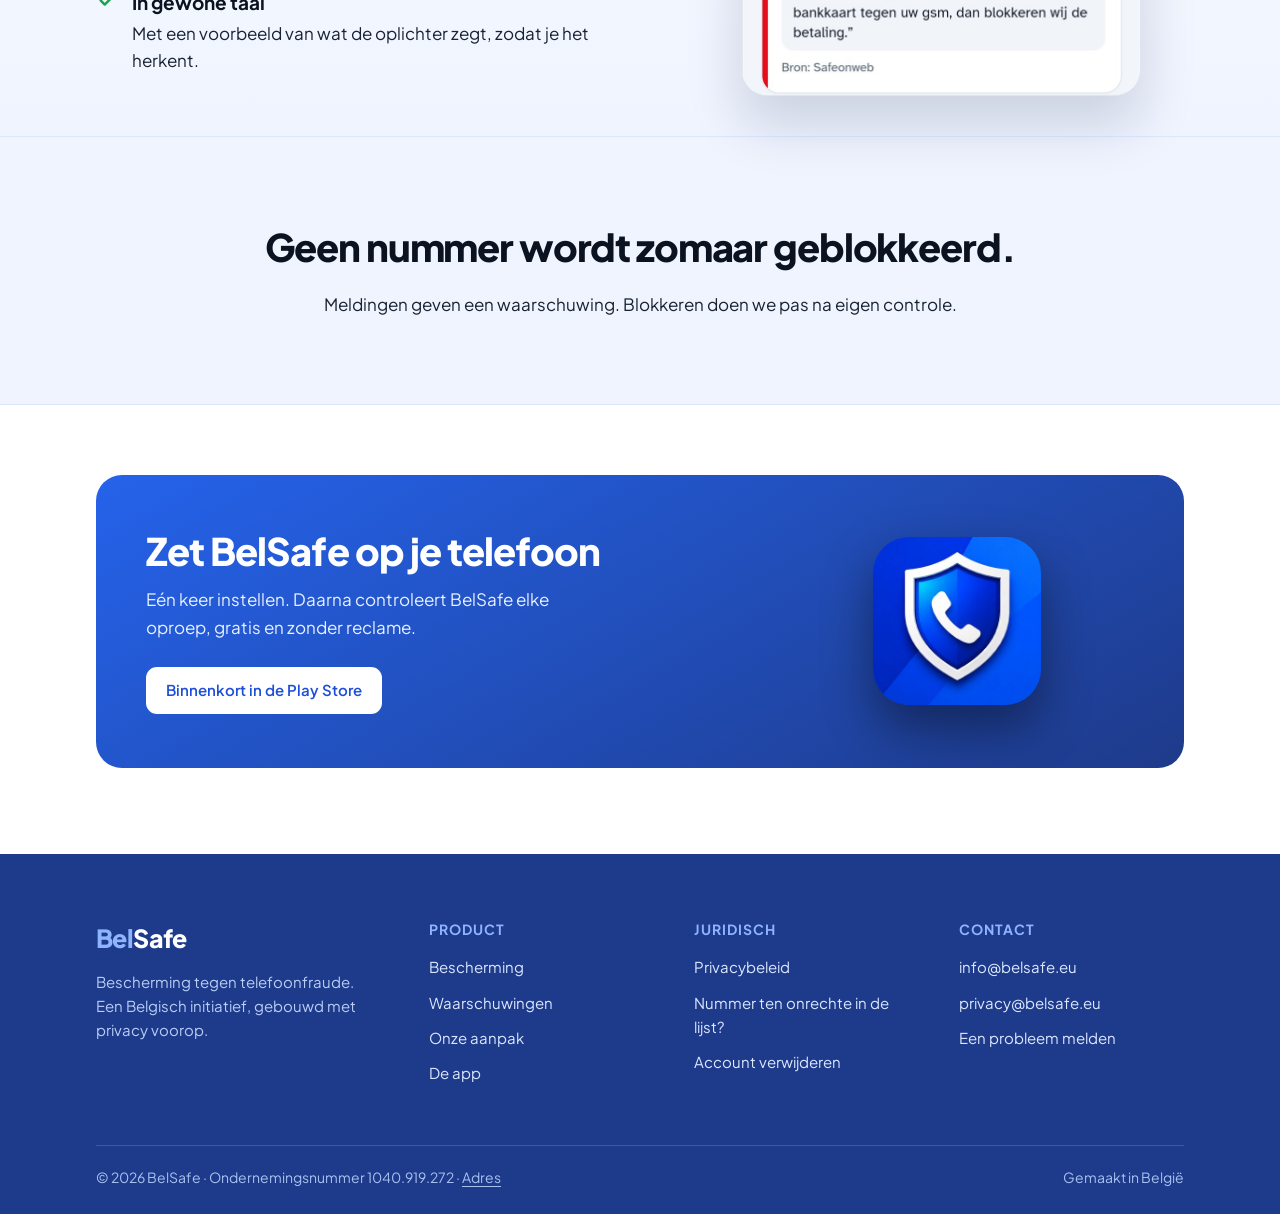
==== commit 93d39549: "fix(site): drop the redundant contacts sentence from the control card" ====
--- a/index.html
+++ b/index.html
@@ -474,7 +474,7 @@
       <div class="pitem" data-rv>
         <div>
           <div class="pic pic-green"><svg width="24" height="24" viewBox="0 0 24 24" fill="none" stroke="currentColor" stroke-width="2.2" stroke-linecap="round" stroke-linejoin="round" aria-hidden="true"><path d="M12 3l8 3v6c0 5-3.5 8-8 9-4.5-1-8-4-8-9V6l8-3z"/><path d="M9 12l2 2 4-4"/></svg></div><h3>Jij houdt de controle</h3>
-          <p>Blokkeer zelf nummers, landcodes of hele reeksen. En <span class="stress">je eigen contacten worden nooit geblokkeerd</span>.</p>
+          <p>Blokkeer zelf nummers, landcodes of hele reeksen.</p>
         </div>
       </div>
     </div>
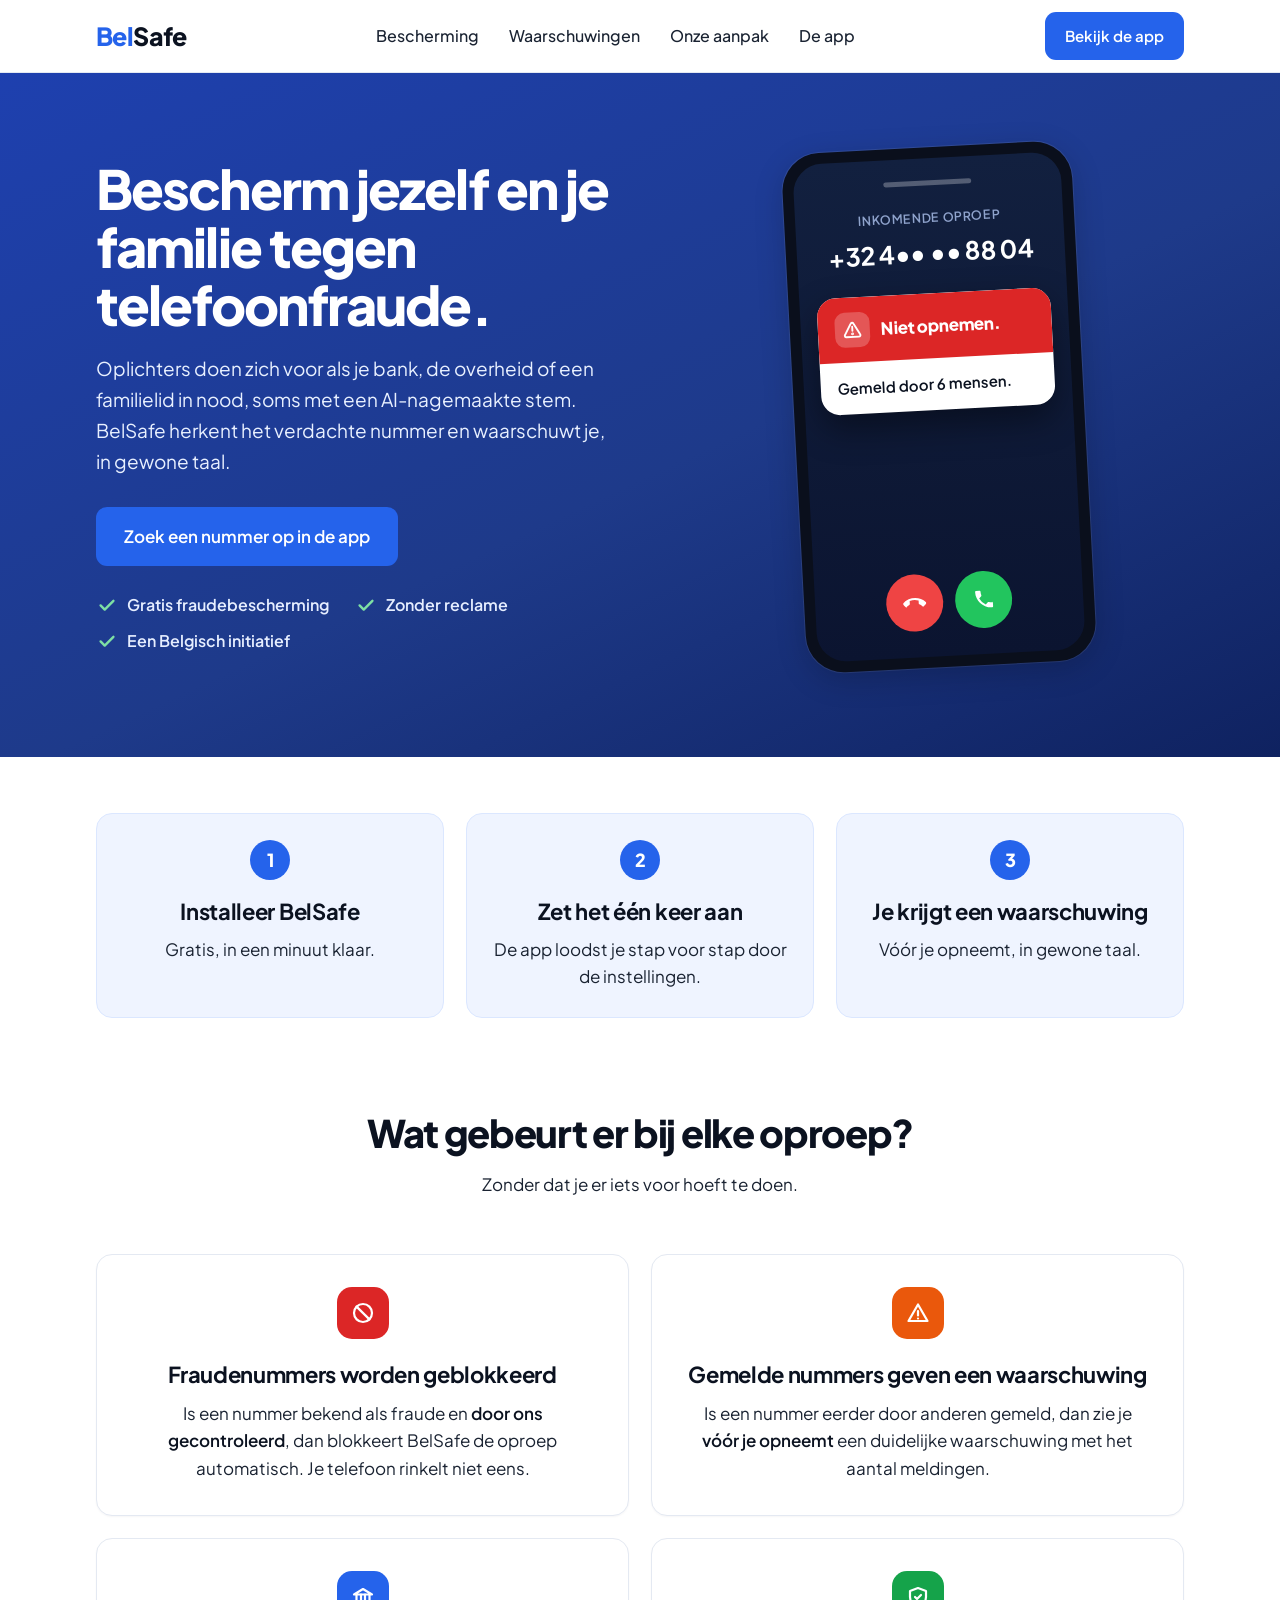
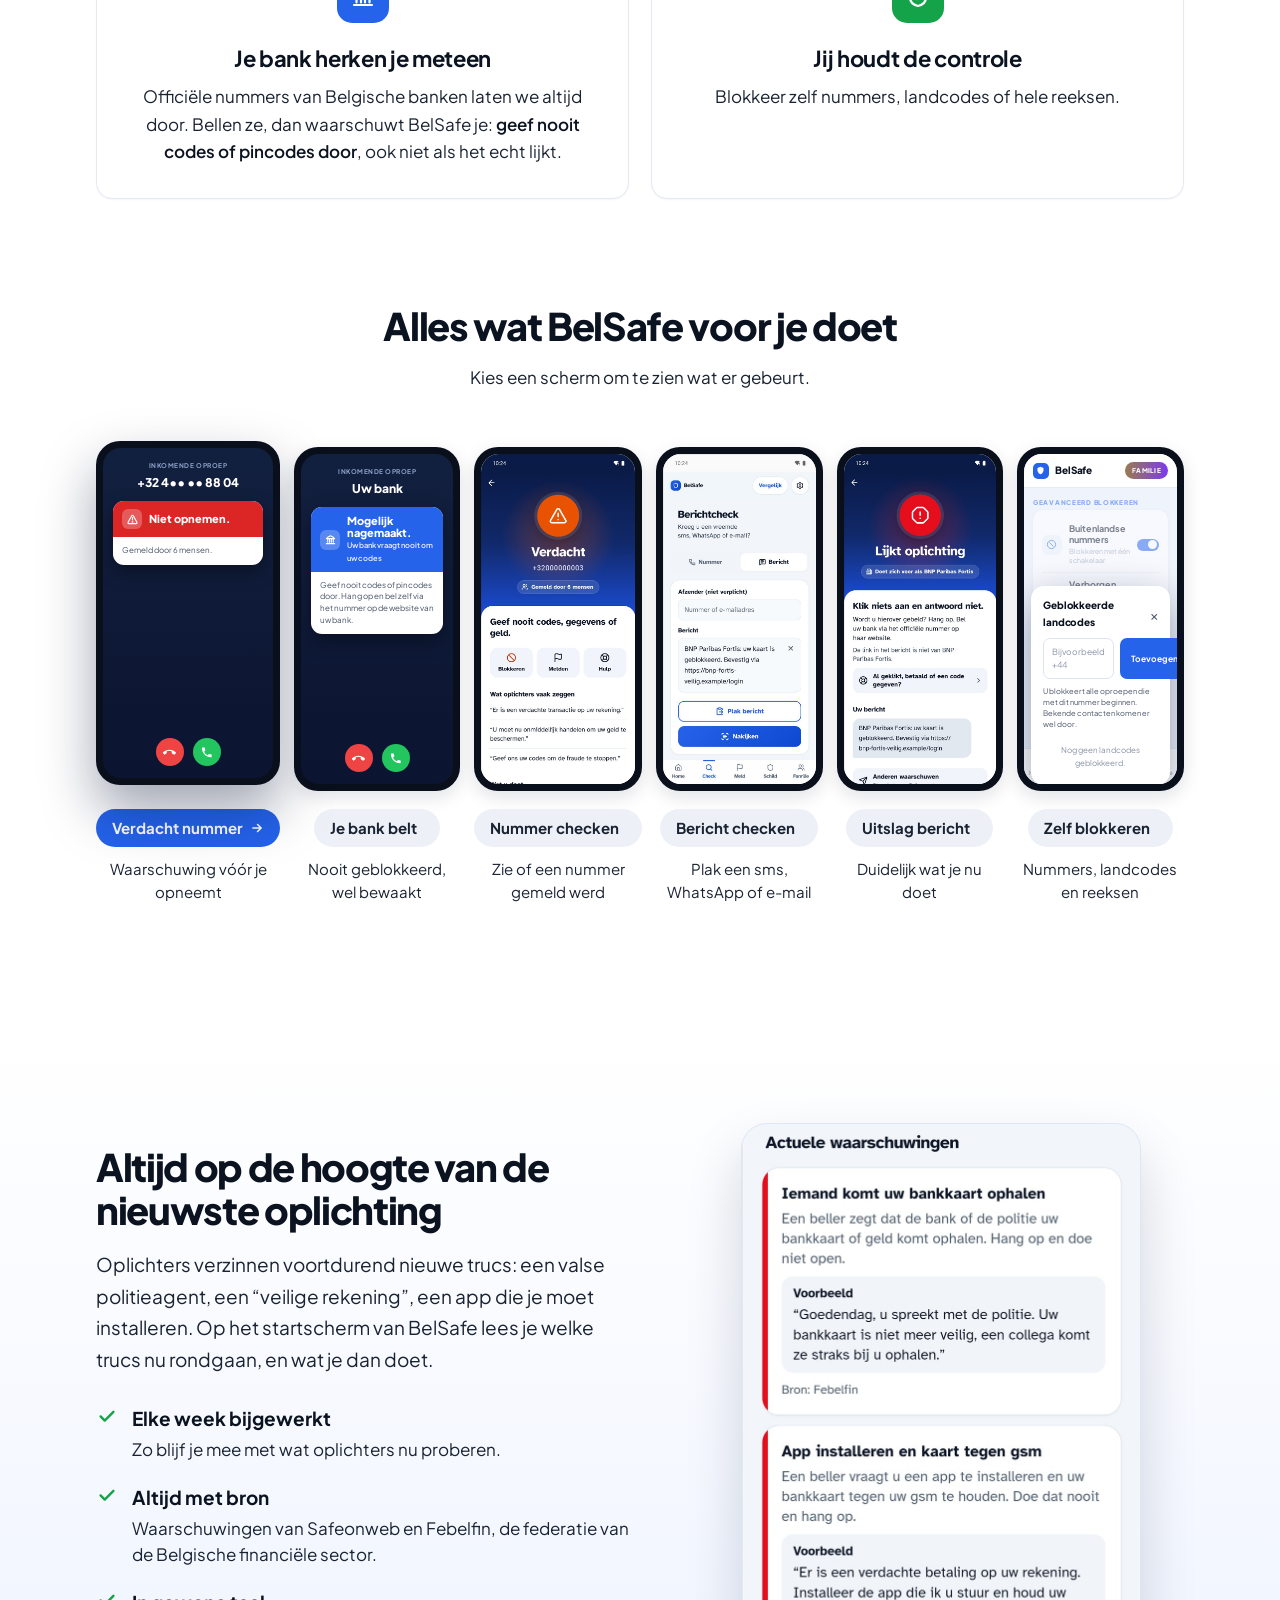
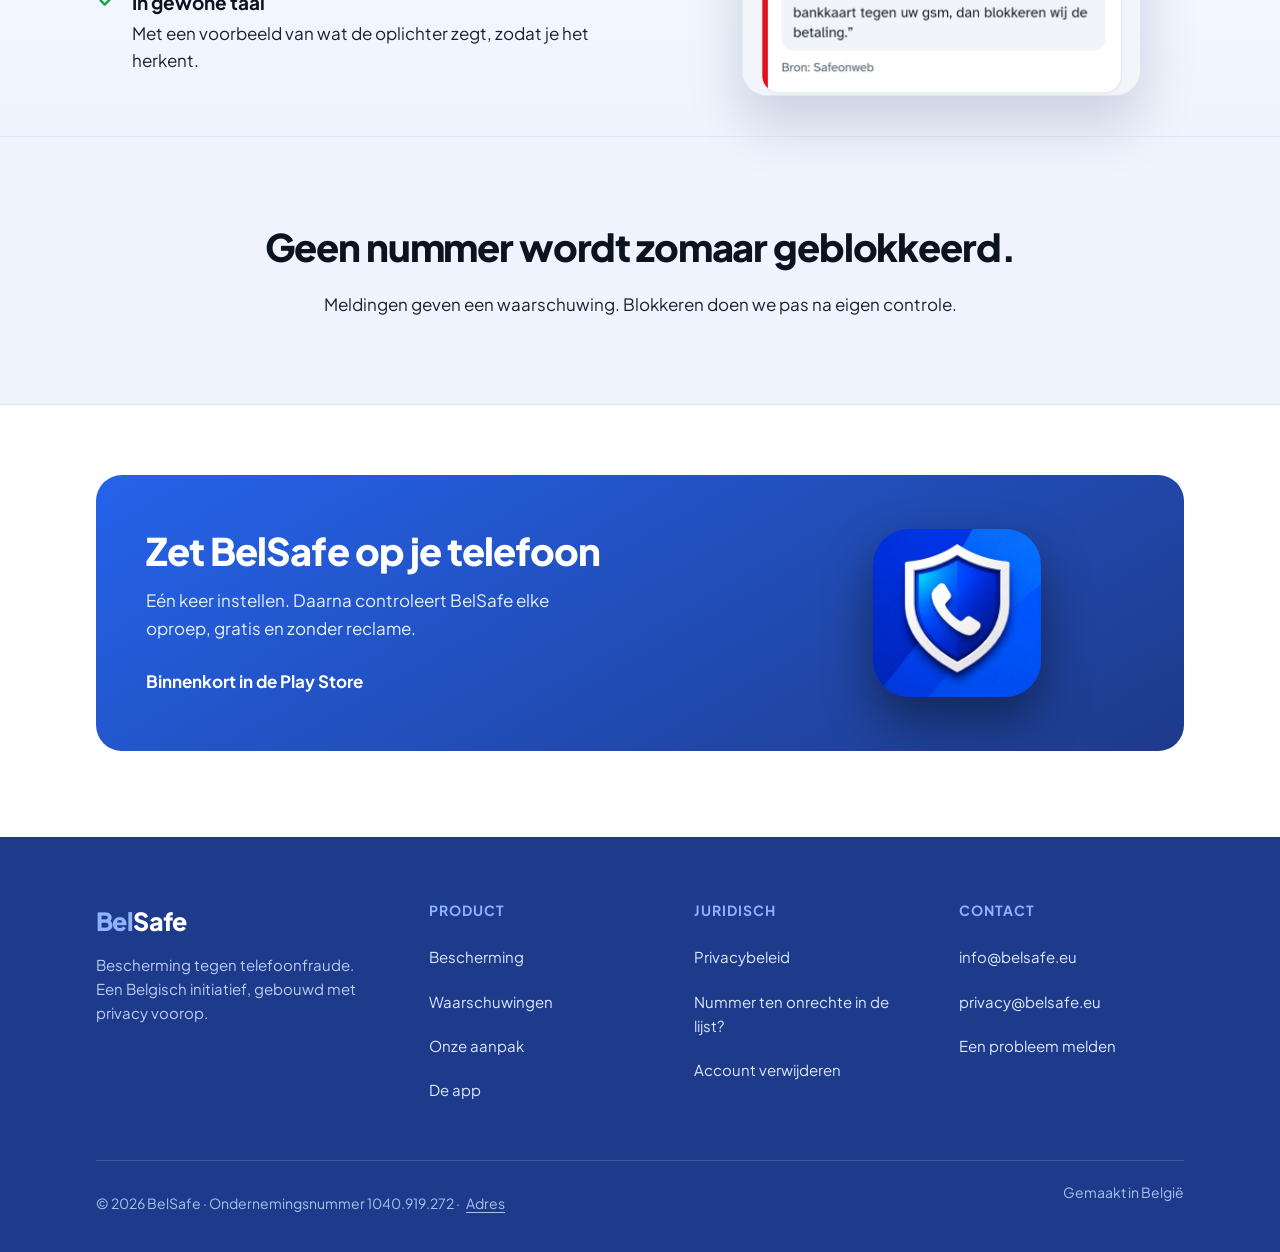
==== commit 62017d9c: "fix(site): vibe-code-audit: favicon, OG en canonical per pagina, 404, sitemap, koppen, tablet-breedt" ====
--- a/index.html
+++ b/index.html
@@ -4,7 +4,21 @@
 <meta charset="UTF-8">
 <meta name="viewport" content="width=device-width,initial-scale=1">
 <title>BelSafe | Bescherming tegen telefoonfraude</title>
-<meta name="description" content="BelSafe waarschuwt je voor verdachte telefoonnummers en blokkeert bevestigde fraude. Een Belgisch initiatief, privacy-first.">
+<meta name="description" content="BelSafe waarschuwt je voor verdachte telefoonnummers en blokkeert bevestigde fraude. Een Belgisch initiatief, met privacy voorop.">
+<link rel="canonical" href="https://belsafe.eu/">
+<link rel="icon" href="/favicon.ico" sizes="16x16 32x32 48x48">
+<link rel="apple-touch-icon" href="/apple-touch-icon.png">
+<meta property="og:type" content="website">
+<meta property="og:site_name" content="BelSafe">
+<meta property="og:locale" content="nl_BE">
+<meta property="og:url" content="https://belsafe.eu/">
+<meta property="og:title" content="BelSafe | Bescherming tegen telefoonfraude">
+<meta property="og:description" content="BelSafe waarschuwt je voor verdachte telefoonnummers en blokkeert bevestigde fraude. Een Belgisch initiatief, met privacy voorop.">
+<meta property="og:image" content="https://belsafe.eu/img/og-belsafe.jpg">
+<meta property="og:image:width" content="1200">
+<meta property="og:image:height" content="630">
+<meta property="og:image:alt" content="BelSafe, bescherming tegen telefoonfraude">
+<meta name="twitter:card" content="summary_large_image">
 <link rel="stylesheet" href="fonts.css">
 <style>
 :root{
@@ -26,37 +40,28 @@
 .skip:focus{top:12px}
 .wrap{max-width:var(--max);margin:0 auto;padding:0 26px}
 .mark{font-weight:800;letter-spacing:-.025em;font-size:25px}
+.nav .mark{padding:6px 0}
 .mark .a{color:var(--b600)} .mark .b{color:var(--ink)}
 .mark.inv .a{color:#8FB4FF} .mark.inv .b{color:#fff}
 
 /* header */
-header{position:sticky;top:0;z-index:60;background:rgba(255,255,255,.92);
+header{position:sticky;top:0;z-index:60;background:rgba(255,255,255,.94);
   backdrop-filter:saturate(160%) blur(10px);border-bottom:1px solid var(--line)}
 .nav{display:flex;align-items:center;justify-content:space-between;height:72px;gap:24px}
 .navlinks{display:flex;gap:30px;align-items:center}
-.navlinks a{font-size:16px;font-weight:500;color:var(--body)}
+.navlinks a{font-size:16px;font-weight:500;color:var(--body);padding:10px 0}
 .navlinks a:hover{color:var(--b600)}
 .cta{display:inline-flex;align-items:center;gap:8px;background:var(--b600);color:#fff!important;
-  font-weight:600;font-size:15px;padding:11px 20px;border-radius:11px;border:0;cursor:pointer;
+  font-weight:600;font-size:15px;padding:12px 20px;border-radius:11px;border:0;cursor:pointer;
   font-family:inherit;transition:transform .12s,background .15s}
 .cta:hover{background:var(--b700);transform:translateY(-1px)}
-.cta.light{background:#fff;color:var(--b700)!important}
-.cta.light:hover{background:var(--b050)}
 
 /* hero */
 .hero{background:linear-gradient(155deg,#1E40AF 0%,var(--b800) 55%,var(--b900) 100%);
   color:#fff;padding:74px 0 90px;position:relative;overflow:hidden}
-.hero:before{content:"";position:absolute;inset:0;
-  background-image:none;
-  background-size:26px 26px;opacity:.18}
 .hero .wrap{position:relative;z-index:2}
 .hgrid{display:grid;grid-template-columns:1.05fr .95fr;gap:56px;align-items:center}
-.tag{display:inline-flex;align-items:center;gap:9px;background:rgba(255,255,255,.13);
-  border:1px solid rgba(255,255,255,.22);padding:7px 15px;border-radius:999px;
-  font-size:13.5px;font-weight:600;color:#DCE8FF;margin-bottom:22px}
-.tag i{width:7px;height:7px;border-radius:50%;background:#6EE7A8;display:block}
 h1{font-size:clamp(34px,4.4vw,54px);line-height:1.07;letter-spacing:-.035em;font-weight:800;margin-bottom:20px}
-h1 em{font-style:normal;color:#DCE7FF}
 .lead{font-size:19px;color:#E8F0FF;max-width:520px;margin-bottom:30px}
 
 .herocta{margin-top:30px}
@@ -73,19 +78,15 @@
 .notch{width:88px;height:5px;background:rgba(255,255,255,.28);border-radius:99px;margin:0 auto 22px}
 .callmeta{text-align:center;margin-bottom:20px}
 .callmeta .lbl{font-size:12.5px;color:#8FA3CC;letter-spacing:.05em;text-transform:uppercase;font-weight:600}
-.callmeta .num{font-size:25px;font-weight:700;color:#fff;margin-top:5px;letter-spacing:-.01em}
+.callmeta .num{font-size:25px;font-weight:700;color:#fff;margin-top:5px;letter-spacing:-.01em;white-space:nowrap}
 .alertcard{background:#fff;border-radius:19px;overflow:hidden;box-shadow:0 14px 34px rgba(0,0,0,.42)}
 .alerthead{background:var(--alert);padding:15px 17px;display:flex;align-items:center;gap:11px}
 .alerthead .ic{width:35px;height:35px;border-radius:10px;background:rgba(255,255,255,.22);
   display:flex;align-items:center;justify-content:center;flex-shrink:0}
-.alerthead h4{color:#fff;font-size:17px;font-weight:800;line-height:1.22;letter-spacing:-.01em}
+.alerthead .t{color:#fff;font-size:17px;font-weight:800;line-height:1.22;letter-spacing:-.01em}
 .alertbody{padding:15px 17px}
-/* De kaart toont wat de app werkelijk toont: het feit als kop, de instructie eronder, en de knop
-   waarmee de gebruiker hem wegtikt. Een los severity-label ("Stop") bestaat sinds 27 sep 2026
-   niet meer in de app, dus ook niet meer hier. */
+/* de kaart toont wat de app toont: de kop en wie het nummer meldde */
 .advice{font-size:15px;font-weight:600;color:var(--ink);line-height:1.5}
-.gotit{margin-top:14px;background:var(--b600);color:#fff;border-radius:11px;padding:11px 0;
-  text-align:center;font-size:14px;font-weight:800;letter-spacing:.02em}
 .callbtns{display:flex;gap:12px;margin-top:auto;padding-top:24px;justify-content:center}
 .cbtn{width:57px;height:57px;border-radius:50%;display:flex;align-items:center;justify-content:center}
 .cbtn.red{background:#EF4444} .cbtn.green{background:#22C55E}
@@ -93,12 +94,8 @@
 /* sections */
 section{padding:86px 0}
 .shead{max-width:620px;margin:0 auto 56px;text-align:center}
-.shead .logomark{width:76px;height:76px;margin:0 auto 20px;display:block}
-.shead .logomark img{width:100%;height:100%;border-radius:19px;display:block;
-  box-shadow:0 12px 28px rgba(37,99,235,.26)}
 .shead h2{font-size:clamp(28px,3.4vw,38px);font-weight:800;letter-spacing:-.035em;
   line-height:1.12;margin-bottom:16px;color:var(--ink)}
-.shead h2 .a{color:var(--b600)}
 .shead p{font-size:17px;color:var(--body);max-width:520px;margin:0 auto;line-height:1.65}
 
 /* protection list */
@@ -106,11 +103,6 @@
 .pitem{display:grid;grid-template-columns:1fr;gap:22px;padding:28px 26px;border-radius:14px;
   transition:background .18s;align-items:start}
 .pitem:hover{background:var(--b050)}
-.picon{width:52px;height:52px;border-radius:15px;display:flex;align-items:center;justify-content:center;flex-shrink:0}
-.pi-red{background:#FEE2E2;color:var(--alert)}
-.pi-purple{background:#EDE9FE;color:var(--warn)}
-.pi-blue{background:var(--b100);color:var(--b700)}
-.pi-green{background:#DCFCE7;color:var(--ok)}
 .pitem h3{font-size:22px;font-weight:700;margin-bottom:7px;letter-spacing:-.015em}
 .pitem p{font-size:17px;color:var(--body)}
 .pitem .stress{color:var(--ink);font-weight:600}
@@ -148,12 +140,8 @@
   font-size:6.5px;font-weight:800;padding:3px 7px;border-radius:99px;letter-spacing:.04em}
 .fbody{flex:1;padding:9px;overflow:hidden}
 .kick{font-size:6.5px;font-weight:800;letter-spacing:.11em;color:var(--b600);text-transform:uppercase;margin-bottom:3px}
-.ttl{font-size:14px;font-weight:800;color:var(--ink);letter-spacing:-.02em;margin-bottom:8px;line-height:1.1}
 .card{background:#fff;border-radius:10px;padding:9px;margin-bottom:7px;box-shadow:0 1px 4px rgba(15,30,70,.07)}
 .lbl{font-size:6.5px;font-weight:700;letter-spacing:.08em;color:var(--mute);text-transform:uppercase;margin-bottom:5px}
-.inp{background:#F1F5FC;border-radius:7px;padding:7px 8px;font-size:10px;color:var(--ink);font-weight:600;letter-spacing:.02em}
-.bluebtn{background:var(--b600);color:#fff;border-radius:7px;padding:7px;text-align:center;
-  font-size:9.5px;font-weight:700;margin-top:6px;display:flex;align-items:center;justify-content:center;gap:5px}
 .tabs{background:#fff;border-top:1px solid #E6ECF6;display:flex;padding:6px 0 7px}
 .tab{flex:1;text-align:center;font-size:6px;color:#A3AFC2;font-weight:600}
 .tab.act{color:var(--b600)}
@@ -171,8 +159,7 @@
 @keyframes sheetUp{from{opacity:0;transform:translateY(46px)}to{opacity:1;transform:none}}
 @keyframes dimIn{from{filter:none;opacity:1}to{filter:blur(.6px);opacity:.5}}
 .feat.on .fbody.dim{animation:dimIn .6s .4s both}
-@keyframes pulse{0%,100%{box-shadow:0 0 0 0 rgba(220,38,38,.42)}55%{box-shadow:0 0 0 8px rgba(220,38,38,0)}}
-@media(prefers-reduced-motion:reduce){.feat.on .anim1,.feat.on .anim2,.feat.on .anim3,.feat.on .slow1,.feat.on .slow2,.feat.on .sheetIn,.feat.on .pulse,.feat.on .fbody.dim{animation:none}}
+@media(prefers-reduced-motion:reduce){.feat.on .anim1,.feat.on .anim2,.feat.on .anim3,.feat.on .slow1,.feat.on .slow2,.feat.on .sheetIn,.feat.on .fbody.dim{animation:none}}
 
 /* call screen (mock) */
 .callscr{background:linear-gradient(180deg,#12203F,#0B1430);height:100%;padding:12px 10px;display:flex;flex-direction:column}
@@ -184,16 +171,9 @@
 .warnhd.red{background:var(--alert)} .warnhd.blue{background:var(--b600)}
 .warnhd .wi{width:20px;height:20px;border-radius:6px;background:rgba(255,255,255,.24);
   display:flex;align-items:center;justify-content:center;flex-shrink:0}
-.warnhd h5{color:#fff;font-size:11px;font-weight:800;line-height:1.1}
+.warnhd .t{color:#fff;font-size:11px;font-weight:800;line-height:1.1}
 .warnhd p{color:rgba(255,255,255,.9);font-size:7.5px;font-weight:600}
 .warnbd{padding:8px 9px}
-.chip{display:flex;align-items:center;gap:6px;border-radius:7px;padding:6px 7px;margin-bottom:6px}
-.chip.red{background:#FEF2F2;border:1px solid #FECACA}
-.chip.blue{background:var(--b050);border:1px solid var(--b200)}
-.chip b{font-size:13px;font-weight:800;color:var(--alert);line-height:1}
-.chip.blue b{color:var(--b700)}
-.chip span{font-size:7.5px;font-weight:600;line-height:1.3;color:#7F1D1D}
-.chip.blue span{color:var(--b800)}
 .warnbd .adv{font-size:8px;color:var(--slate);line-height:1.45}
 .cbar{display:flex;gap:9px;justify-content:center;margin-top:auto;padding-top:10px}
 .cb{width:28px;height:28px;border-radius:50%;display:flex;align-items:center;justify-content:center}
@@ -205,7 +185,7 @@
 .rowic{width:20px;height:20px;border-radius:6px;background:#EEF3FC;display:flex;align-items:center;
   justify-content:center;color:var(--b600);flex-shrink:0}
 .row .rt{flex:1}
-.row h6{font-size:9px;font-weight:700;color:var(--ink);line-height:1.2}
+.row .t{font-size:9px;font-weight:700;color:var(--ink);line-height:1.2}
 .row small{font-size:7px;color:var(--mute);line-height:1.3;display:block;margin-top:1px}
 .tg{width:22px;height:12px;border-radius:99px;background:#D3DCEA;position:relative;flex-shrink:0}
 .tg.on{background:var(--b600)}
@@ -213,24 +193,7 @@
 .tg.on:after{left:11px}
 .arrow{color:#C3CDDD;font-size:10px;font-weight:700}
 
-/* tips + ai */
-.quote{border-left:2.5px solid var(--alert);background:#FEF4F4;border-radius:0 6px 6px 0;
-  padding:6px 8px;margin-bottom:5px;font-size:8px;font-style:italic;color:#7F1D1D;line-height:1.35}
-.dolist{background:#F0FDF4;border:1px solid #BBF7D0;border-radius:8px;padding:7px 8px}
-.dolist div{font-size:8px;color:#14532D;line-height:1.5;display:flex;gap:5px;font-weight:600}
-.msg{background:#fff;border-radius:9px;padding:8px;font-size:8px;color:var(--slate);
-  line-height:1.45;box-shadow:0 1px 4px rgba(15,30,70,.07);margin-bottom:7px}
-.msg .from{font-size:7px;font-weight:800;color:var(--mute);text-transform:uppercase;letter-spacing:.07em;margin-bottom:3px}
-.verdict{border-radius:9px;padding:8px 9px;display:flex;gap:7px;align-items:flex-start}
-.verdict.bad{background:#FEF2F2;border:1px solid #FECACA}
-.verdict h6{font-size:9.5px;font-weight:800;color:#991B1B;margin-bottom:2px}
-.verdict p{font-size:7.5px;color:#7F1D1D;line-height:1.4}
-.scanbar{height:3px;border-radius:99px;background:#E6ECF6;overflow:hidden;margin-bottom:8px}
-.feat.on .scanbar i{display:block;height:100%;background:var(--b600);animation:scan 1.1s .2s both}
-.scanbar i{display:block;height:100%;width:0;background:var(--b600)}
-@keyframes scan{to{width:100%}}
-
-@media(max-width:980px){
+@media(max-width:1140px){
   .feats{grid-template-columns:repeat(3,1fr);gap:18px;row-gap:30px}
   .fphone{transform:scale(1);filter:grayscale(0);background:#0A0F1C}
 }
@@ -245,7 +208,7 @@
 .sheet{position:absolute;left:7px;right:7px;top:40%;background:#fff;border-radius:13px;
   padding:11px 12px;box-shadow:0 14px 40px rgba(6,18,52,.4);z-index:5}
 .sheethd{display:flex;align-items:center;justify-content:space-between;margin-bottom:8px}
-.sheethd h5{font-size:10px;font-weight:800;color:var(--ink);letter-spacing:-.01em}
+.sheethd .t{font-size:10px;font-weight:800;color:var(--ink);letter-spacing:-.01em}
 .sheethd .x{font-size:14px;color:var(--slate);line-height:1}
 .sheetrow{display:flex;gap:6px;margin-bottom:7px}
 .sheetinp{flex:1;border:1px solid #DDE4F0;border-radius:7px;padding:6px 8px;font-size:8.5px;color:var(--mute)}
@@ -254,7 +217,6 @@
 .sheettxt{font-size:7.5px;color:var(--slate);line-height:1.45;margin-bottom:14px}
 .sheetempty{font-size:8px;color:var(--mute);text-align:center;padding-bottom:4px}
 .fbody.dim{filter:blur(.6px);opacity:.5}
-.bluebtn.pressed{background:var(--b700);transform:scale(.985)}
 
 /* honesty band */
 .honest{background:var(--b050);border-top:1px solid var(--b100);border-bottom:1px solid var(--b100)}
@@ -266,20 +228,18 @@
 /* app band */
 .appband{background:linear-gradient(150deg,var(--b600) 0%,var(--b800) 100%);border-radius:26px;
   padding:54px 50px;color:#fff;position:relative;overflow:hidden}
-.appband:before{content:"";position:absolute;inset:0;
-  background-image:none;
-  background-size:24px 24px;opacity:.55}
 .agrid{display:grid;grid-template-columns:1.25fr .75fr;gap:42px;align-items:center;position:relative;z-index:2}
 .appband h2{font-size:clamp(28px,3.4vw,38px);font-weight:800;letter-spacing:-.025em;margin-bottom:14px;line-height:1.15}
 .appband p{font-size:17px;color:#E8F0FF;margin-bottom:26px;max-width:450px}
+.appband p.soon{margin-bottom:0;color:#fff;font-weight:700}
 .appicon{display:flex;justify-content:center}
-.appicon img{width:168px;border-radius:36px;box-shadow:0 22px 50px rgba(0,0,0,.42)}
+.appicon img{width:168px;height:auto;border-radius:36px;box-shadow:0 22px 50px rgba(0,0,0,.42)}
 
 /* footer */
 footer{background:var(--b800);color:#fff;padding:64px 0 0;margin-top:0}
 .fgrid{display:grid;grid-template-columns:1.3fr 1fr 1fr 1fr;gap:40px;padding-bottom:48px}
 .fabout p{font-size:15px;color:#B9CDF5;margin-top:12px;max-width:270px;line-height:1.6}
-.fcol h4{font-size:13px;font-weight:700;letter-spacing:.07em;text-transform:uppercase;color:#8FB4FF;margin-bottom:15px}
+.fcol h2{font-size:14px;line-height:1.4;font-weight:700;letter-spacing:.07em;text-transform:uppercase;color:#8FB4FF;margin-bottom:15px}
 .fcol a{display:block;font-size:15px;color:#DCE8FF;margin-bottom:11px;transition:color .14s}
 .fcol a:hover{color:#fff}
 .fbottom{border-top:1px solid rgba(255,255,255,.15);padding:20px 0 26px;display:flex;
@@ -291,6 +251,7 @@
   .navlinks{display:none}
   .hgrid{grid-template-columns:1fr;gap:44px}
   .phone{width:220px;transform:none;margin:0 auto}
+  .callmeta .num{font-size:21px}
   .agrid{grid-template-columns:1fr;text-align:center} .appicon{order:-1}
   .appband p{margin-left:auto;margin-right:auto}
   .appband{padding:42px 26px}
@@ -300,19 +261,10 @@
 }
 @media(max-width:520px){ .fgrid{grid-template-columns:1fr} }
 
-/* zachte scroll-infade: start-verborgen geldt alleen als JS draait */
-html.js [data-rv]{opacity:0;transform:translateY(12px);
-  transition:opacity .5s cubic-bezier(.22,1,.36,1),transform .5s cubic-bezier(.22,1,.36,1)}
-html.js [data-rv].rv-in{opacity:1;transform:none}
-@media(prefers-reduced-motion:reduce){
-  html.js [data-rv]{opacity:1;transform:none;transition:none}
-}
-
 /* voettekst: grotere aanraakdoelen en leesbare kopjes */
-.fcol h4{font-size:14px}
-@media(max-width:900px){ .fcol a{padding:11px 0;margin-bottom:0} .fbottom a{display:inline-block;padding:11px 4px} }
+.fcol a{padding:10px 0;margin-bottom:0}
+.fbottom a{display:inline-block;padding:11px 4px}
 .fbottom{font-size:14px}
-.hero .tag{font-size:14px}
 
 /* ---- verkoop: vertrouwensregel, drie stappen, actuele waarschuwingen ---- */
 .trust{list-style:none;display:flex;flex-wrap:wrap;gap:10px 26px;margin:26px 0 0;padding:0;color:#E6EEFF;font-weight:600;font-size:16px}
@@ -327,7 +279,6 @@
 .steps p{font-size:17px;color:var(--body);margin:0}
 .wsec{padding:84px 0 40px;background:linear-gradient(180deg,#fff 0,var(--b050) 100%)}
 .wgrid{display:grid;grid-template-columns:1.05fr .95fr;gap:64px;align-items:center}
-.eyebrow{display:inline-block;font-size:14px;font-weight:700;letter-spacing:.06em;text-transform:uppercase;color:var(--b700);margin-bottom:14px}
 .wcopy h2{font-size:clamp(28px,3.4vw,38px);font-weight:800;letter-spacing:-.035em;line-height:1.12;color:var(--ink);margin-bottom:18px}
 .wlead{font-size:19px;line-height:1.65;color:var(--body);max-width:560px}
 .wlist{list-style:none;margin:28px 0 0;padding:0;display:grid;gap:20px;max-width:560px}
@@ -359,13 +310,6 @@
 
 .honest .q,.honest p{max-width:none;margin-left:auto;margin-right:auto}
 </style>
-<script>
-/* Vóór de eerste paint: later zetten zou de secties zichtbaar tonen en dan wegfaden. */
-(function(){
-  var reduce=window.matchMedia&&window.matchMedia('(prefers-reduced-motion: reduce)').matches;
-  
-})();
-</script>
 </head>
 <body>
 <a class="skip" href="#inhoud">Naar de inhoud</a>
@@ -401,7 +345,7 @@
     </div>
 
     <div class="phonewrap">
-      <div class="phone">
+      <div class="phone" role="img" aria-label="Voorbeeld van een inkomende oproep: BelSafe toont Niet opnemen, gemeld door 6 mensen.">
         <div class="screen">
           <div class="notch"></div>
           <div class="callmeta">
@@ -414,7 +358,7 @@
                 <svg width="19" height="19" viewBox="0 0 24 24" fill="none" stroke="#fff" stroke-width="2.4" stroke-linecap="round"><path d="M12 8v5"/><circle cx="12" cy="17" r=".6" fill="#fff"/><path d="M10.3 3.9 2.4 18a1.9 1.9 0 0 0 1.7 2.9h15.8a1.9 1.9 0 0 0 1.7-2.9L13.7 3.9a1.9 1.9 0 0 0-3.4 0Z"/></svg>
               </div>
               <div>
-                <h4>Niet opnemen.</h4>
+                <p class="t">Niet opnemen.</p>
               </div>
             </div>
             <div class="alertbody">
@@ -435,9 +379,9 @@
   <div class="wrap">
     <h2 id="stappen-h" class="sr">Zo werkt BelSafe</h2>
     <ol>
-      <li data-rv><span class="n">1</span><h3>Installeer BelSafe</h3><p>Gratis, in een minuut klaar.</p></li>
-      <li data-rv><span class="n">2</span><h3>Zet het één keer aan</h3><p>De app loodst je stap voor stap door de instellingen.</p></li>
-      <li data-rv><span class="n">3</span><h3>Je krijgt een waarschuwing</h3><p>Vóór je opneemt, in gewone taal.</p></li>
+      <li><span class="n">1</span><h3>Installeer BelSafe</h3><p>Gratis, in een minuut klaar.</p></li>
+      <li><span class="n">2</span><h3>Zet het één keer aan</h3><p>De app loodst je stap voor stap door de instellingen.</p></li>
+      <li><span class="n">3</span><h3>Je krijgt een waarschuwing</h3><p>Vóór je opneemt, in gewone taal.</p></li>
     </ol>
   </div>
 </section>
@@ -450,28 +394,28 @@
     </div>
 
     <div class="plist">
-      <div class="pitem" data-rv>
+      <div class="pitem">
         <div>
           <div class="pic pic-red"><svg width="24" height="24" viewBox="0 0 24 24" fill="none" stroke="currentColor" stroke-width="2.2" stroke-linecap="round" stroke-linejoin="round" aria-hidden="true"><circle cx="12" cy="12" r="9"/><path d="M5.6 5.6l12.8 12.8"/></svg></div><h3>Fraudenummers worden geblokkeerd</h3>
           <p>Is een nummer bekend als fraude en <span class="stress">door ons gecontroleerd</span>, dan blokkeert BelSafe de oproep automatisch. Je telefoon rinkelt niet eens.</p>
         </div>
       </div>
 
-      <div class="pitem" data-rv>
+      <div class="pitem">
         <div>
           <div class="pic pic-orange"><svg width="24" height="24" viewBox="0 0 24 24" fill="none" stroke="currentColor" stroke-width="2.2" stroke-linecap="round" stroke-linejoin="round" aria-hidden="true"><path d="M12 3.5 2.5 20h19L12 3.5z"/><path d="M12 10v4.5"/><path d="M12 17.5h.01"/></svg></div><h3>Gemelde nummers geven een waarschuwing</h3>
           <p>Is een nummer eerder door anderen gemeld, dan zie je <span class="stress">vóór je opneemt</span> een duidelijke waarschuwing met het aantal meldingen.</p>
         </div>
       </div>
 
-      <div class="pitem" data-rv>
+      <div class="pitem">
         <div>
           <div class="pic pic-blue"><svg width="24" height="24" viewBox="0 0 24 24" fill="none" stroke="currentColor" stroke-width="2.2" stroke-linecap="round" stroke-linejoin="round" aria-hidden="true"><path d="M3 9.5h18L12 4 3 9.5z"/><path d="M5.5 9.5v8M10 9.5v8M14 9.5v8M18.5 9.5v8M3 20h18"/></svg></div><h3>Je bank herken je meteen</h3>
           <p>Officiële nummers van Belgische banken laten we altijd door. Bellen ze, dan waarschuwt BelSafe je: <span class="stress">geef nooit codes of pincodes door</span>, ook niet als het echt lijkt.</p>
         </div>
       </div>
 
-      <div class="pitem" data-rv>
+      <div class="pitem">
         <div>
           <div class="pic pic-green"><svg width="24" height="24" viewBox="0 0 24 24" fill="none" stroke="currentColor" stroke-width="2.2" stroke-linecap="round" stroke-linejoin="round" aria-hidden="true"><path d="M12 3l8 3v6c0 5-3.5 8-8 9-4.5-1-8-4-8-9V6l8-3z"/><path d="M9 12l2 2 4-4"/></svg></div><h3>Jij houdt de controle</h3>
           <p>Blokkeer zelf nummers, landcodes of hele reeksen.</p>
@@ -485,7 +429,7 @@
   <div class="wrap">
     <div class="shead">
       <h2>Alles wat BelSafe voor je doet</h2>
-      <p>Beweeg over een scherm om te zien wat er gebeurt.</p>
+      <p>Kies een scherm om te zien wat er gebeurt.</p>
     </div>
 
     <div class="feats" id="feats">
@@ -497,7 +441,7 @@
             <div class="warn anim1">
               <div class="warnhd red">
                 <div class="wi"><svg width="11" height="11" viewBox="0 0 24 24" fill="none" stroke="#fff" stroke-width="2.6" stroke-linecap="round"><path d="M12 8v5"/><circle cx="12" cy="17" r=".7" fill="#fff"/><path d="M10.3 3.9 2.4 18a1.9 1.9 0 0 0 1.7 2.9h15.8a1.9 1.9 0 0 0 1.7-2.9L13.7 3.9a1.9 1.9 0 0 0-3.4 0Z"/></svg></div>
-                <div><h5>Niet opnemen.</h5></div>
+                <div><p class="t">Niet opnemen.</p></div>
               </div>
               <div class="warnbd">
                 <p class="adv anim3">Gemeld door 6 mensen.</p>
@@ -520,7 +464,7 @@
             <div class="warn anim1">
               <div class="warnhd blue">
                 <div class="wi"><svg width="11" height="11" viewBox="0 0 24 24" fill="none" stroke="#fff" stroke-width="2.4" stroke-linecap="round" stroke-linejoin="round"><path d="M3 10h18M5 10V7.6L12 4l7 3.6V10M6 10v8M10 10v8M14 10v8M18 10v8M3 21h18"/></svg></div>
-                <div><h5>Mogelijk nagemaakt.</h5><p>Uw bank vraagt nooit om uw codes</p></div>
+                <div><p class="t">Mogelijk nagemaakt.</p><p>Uw bank vraagt nooit om uw codes</p></div>
               </div>
               <div class="warnbd">
                 <p class="adv anim3">Geef nooit codes of pincodes door. Hang op en bel zelf via het nummer op de website van uw bank.</p>
@@ -532,7 +476,7 @@
             </div>
           </div>
         </div></div>
-        <div class="flabel">Bank &amp; spoofing <svg viewBox="0 0 24 24" fill="none" stroke="currentColor" stroke-width="2.6" stroke-linecap="round"><path d="M5 12h14M13 6l6 6-6 6"/></svg></div>
+        <div class="flabel">Je bank belt <svg viewBox="0 0 24 24" fill="none" stroke="currentColor" stroke-width="2.6" stroke-linecap="round"><path d="M5 12h14M13 6l6 6-6 6"/></svg></div>
         <p class="fdesc">Nooit geblokkeerd, wel bewaakt</p>
       </div>
 
@@ -551,39 +495,39 @@
       <div class="feat" data-i="4">
         <div class="fphone"><div class="fscreen shot"><img src="img/app-uitslag.jpg" width="600" height="1333" alt="Uitslag van de berichtcheck in BelSafe: Lijkt oplichting, klik niets aan en antwoord niet" loading="lazy"></div></div>
         <div class="flabel">Uitslag bericht <svg viewBox="0 0 24 24" fill="none" stroke="currentColor" stroke-width="2.6" stroke-linecap="round"><path d="M5 12h14M13 6l6 6-6 6"/></svg></div>
-        <p class="fdesc">Duidelijk wat u nu doet</p>
+        <p class="fdesc">Duidelijk wat je nu doet</p>
       </div>
 
       <div class="feat" data-i="5">
         <div class="fphone"><div class="fscreen">
           <div class="appbar">
             <div class="lg"><svg width="9" height="9" viewBox="0 0 24 24" fill="#fff"><path d="M12 2 4 5.5v6c0 5 3.4 9.7 8 10.5 4.6-.8 8-5.5 8-10.5v-6L12 2Z"/></svg></div>
-            <span class="nm">BelSafe</span><span class="fam">FAMILY</span>
+            <span class="nm">BelSafe</span><span class="fam">FAMILIE</span>
           </div>
           <div class="fbody dim">
             <div class="kick">Geavanceerd blokkeren</div>
             <div class="card slow1" style="padding:7px 9px">
               <div class="row">
                 <div class="rowic"><svg width="11" height="11" viewBox="0 0 24 24" fill="none" stroke="currentColor" stroke-width="2"><circle cx="12" cy="12" r="9"/><path d="m8 8 8 8" stroke-linecap="round"/></svg></div>
-                <div class="rt"><h6>Buitenlandse nummers</h6><small>Blokkeren met &eacute;&eacute;n schakelaar</small></div>
+                <div class="rt"><p class="t">Buitenlandse nummers</p><small>Blokkeren met &eacute;&eacute;n schakelaar</small></div>
                 <div class="tg on"></div>
               </div>
               <div class="row">
                 <div class="rowic"><svg width="11" height="11" viewBox="0 0 24 24" fill="none" stroke="currentColor" stroke-width="2" stroke-linecap="round"><path d="M17 17a9 9 0 0 0-10-10M4 4l16 16"/></svg></div>
-                <div class="rt"><h6>Verborgen nummers</h6><small>Onbekend of Priv&eacute;</small></div>
+                <div class="rt"><p class="t">Verborgen nummers</p><small>Onbekend of Priv&eacute;</small></div>
                 <div class="tg on"></div>
               </div>
             </div>
             <div class="lbl slow2" style="margin-top:8px">Toevoegen aan blokkeerlijst</div>
             <div class="card slow2" style="padding:5px 9px">
-              <div class="row"><div class="rowic"><svg width="10" height="10" viewBox="0 0 24 24" fill="currentColor"><path d="M20 15.5c-1.2 0-2.4-.2-3.6-.6-.4-.1-.8 0-1 .3l-2 2a15 15 0 0 1-6.5-6.6l2-2c.3-.2.4-.6.3-1-.4-1.1-.6-2.3-.6-3.6 0-.5-.4-1-1-1H4.5c-.5 0-1 .5-1 1 0 9.4 7.6 17 17 17 .6 0 1-.5 1-1V16.5c0-.6-.4-1-1-1Z"/></svg></div><div class="rt"><h6>Telefoonnummers</h6></div><span class="arrow">&rsaquo;</span></div>
-              <div class="row"><div class="rowic"><svg width="10" height="10" viewBox="0 0 24 24" fill="none" stroke="currentColor" stroke-width="2" stroke-linecap="round"><path d="M4 21V4M4 5h11l-1.5 4L15 13H4"/></svg></div><div class="rt"><h6>Landcodes</h6></div><span class="arrow">&rsaquo;</span></div>
-              <div class="row"><div class="rowic"><svg width="10" height="10" viewBox="0 0 24 24" fill="none" stroke="currentColor" stroke-width="2" stroke-linecap="round"><path d="M9 4 7 20M17 4l-2 16M4 9h16M3 15h16"/></svg></div><div class="rt"><h6>Nummerreeksen</h6></div><span class="arrow">&rsaquo;</span></div>
+              <div class="row"><div class="rowic"><svg width="10" height="10" viewBox="0 0 24 24" fill="currentColor"><path d="M20 15.5c-1.2 0-2.4-.2-3.6-.6-.4-.1-.8 0-1 .3l-2 2a15 15 0 0 1-6.5-6.6l2-2c.3-.2.4-.6.3-1-.4-1.1-.6-2.3-.6-3.6 0-.5-.4-1-1-1H4.5c-.5 0-1 .5-1 1 0 9.4 7.6 17 17 17 .6 0 1-.5 1-1V16.5c0-.6-.4-1-1-1Z"/></svg></div><div class="rt"><p class="t">Telefoonnummers</p></div><span class="arrow">&rsaquo;</span></div>
+              <div class="row"><div class="rowic"><svg width="10" height="10" viewBox="0 0 24 24" fill="none" stroke="currentColor" stroke-width="2" stroke-linecap="round"><path d="M4 21V4M4 5h11l-1.5 4L15 13H4"/></svg></div><div class="rt"><p class="t">Landcodes</p></div><span class="arrow">&rsaquo;</span></div>
+              <div class="row"><div class="rowic"><svg width="10" height="10" viewBox="0 0 24 24" fill="none" stroke="currentColor" stroke-width="2" stroke-linecap="round"><path d="M9 4 7 20M17 4l-2 16M4 9h16M3 15h16"/></svg></div><div class="rt"><p class="t">Nummerreeksen</p></div><span class="arrow">&rsaquo;</span></div>
             </div>
           </div>
           <div class="sheet sheetIn">
-            <div class="sheethd"><h5>Mijn Blokkeerlijst: Landcodes</h5><span class="x">&times;</span></div>
-            <div class="sheetrow"><div class="sheetinp">Bijv. +44</div><div class="sheetbtn">Toevoegen</div></div>
+            <div class="sheethd"><p class="t">Geblokkeerde landcodes</p><span class="x">&times;</span></div>
+            <div class="sheetrow"><div class="sheetinp">Bijvoorbeeld +44</div><div class="sheetbtn">Toevoegen</div></div>
             <p class="sheettxt">U blokkeert alle oproepen die met dit nummer beginnen. Bekende contacten komen er wel door.</p>
             <p class="sheetempty">Nog geen landcodes geblokkeerd.</p>
           </div>
@@ -605,7 +549,7 @@
 
 <section class="wsec" id="waarschuwingen" aria-labelledby="w-h">
   <div class="wrap wgrid">
-    <div class="wcopy" data-rv>
+    <div class="wcopy">
       <h2 id="w-h">Altijd op de hoogte van de nieuwste oplichting</h2>
       <p class="wlead">Oplichters verzinnen voortdurend nieuwe trucs: een valse politieagent, een “veilige rekening”, een app die je moet installeren. Op het startscherm van BelSafe lees je welke trucs nu rondgaan, en wat je dan doet.</p>
       <ul class="wlist">
@@ -614,7 +558,7 @@
         <li><svg width="22" height="22" viewBox="0 0 24 24" fill="none" stroke="currentColor" stroke-width="2.6" stroke-linecap="round" stroke-linejoin="round" aria-hidden="true"><path d="M5 12.5l4.5 4.5L19 7.5"/></svg><div><strong>In gewone taal</strong><span>Met een voorbeeld van wat de oplichter zegt, zodat je het herkent.</span></div></li>
       </ul>
     </div>
-    <div class="wphone" data-rv>
+    <div class="wphone">
       <div class="wshot"><img src="img/app-waarschuwingen.jpg" width="800" height="1147" alt="Actuele waarschuwingen in BelSafe: Iemand komt uw bankkaart ophalen, bron Febelfin, en App installeren en kaart tegen gsm, bron Safeonweb" loading="lazy"></div>
     </div>
   </div>
@@ -629,14 +573,14 @@
 
 <section id="app" style="padding-top:70px">
   <div class="wrap">
-    <div class="appband" data-rv>
+    <div class="appband">
       <div class="agrid">
         <div>
           <h2>Zet BelSafe op je telefoon</h2>
           <p>Eén keer instellen. Daarna controleert BelSafe elke oproep, gratis en zonder reclame.</p>
-          <span class="cta light">Binnenkort in de Play Store</span>
+          <p class="soon">Binnenkort in de Play Store</p>
         </div>
-        <div class="appicon"><img src="[data-uri]" alt="BelSafe app-icoon"></div>
+        <div class="appicon"><img src="img/app-icoon.jpg" width="360" height="360" alt="Het icoon van de BelSafe-app"></div>
       </div>
     </div>
   </div>
@@ -651,20 +595,20 @@
         <p>Bescherming tegen telefoonfraude. Een Belgisch initiatief, gebouwd met privacy voorop.</p>
       </div>
       <div class="fcol">
-        <h4>Product</h4>
+        <h2>Product</h2>
         <a href="#bescherming">Bescherming</a>
         <a href="#waarschuwingen">Waarschuwingen</a>
         <a href="#eerlijk">Onze aanpak</a>
         <a href="#app">De app</a>
       </div>
       <div class="fcol">
-        <h4>Juridisch</h4>
+        <h2>Juridisch</h2>
         <a href="privacybeleid.html">Privacybeleid</a>
         <a href="ten-onrechte.html">Nummer ten onrechte in de lijst?</a>
         <a href="account-verwijderen.html">Account verwijderen</a>
       </div>
       <div class="fcol">
-        <h4>Contact</h4>
+        <h2>Contact</h2>
         <a href="mailto:info@belsafe.eu">info@belsafe.eu</a>
         <a href="mailto:privacy@belsafe.eu">privacy@belsafe.eu</a>
         <a href="mailto:info@belsafe.eu?subject=Een%20probleem%20melden">Een probleem melden</a>
@@ -678,7 +622,6 @@
 </footer>
 
 <script>
-
 (function(){
   var feats=document.querySelectorAll('#feats .feat');
   function activate(el){
@@ -691,23 +634,6 @@
     f.addEventListener('focus',function(){activate(f)},true);
   });
 })();
-
-(function(){
-  if(document.documentElement.className.indexOf('js')===-1)return;
-  var items=document.querySelectorAll('[data-rv]');
-  if(!items.length)return;
-  var io=new IntersectionObserver(function(entries){
-    entries.forEach(function(e){
-      if(!e.isIntersecting)return;
-      var sibs=e.target.parentNode?e.target.parentNode.children:[e.target];
-      var idx=Array.prototype.indexOf.call(sibs,e.target);
-      e.target.style.transitionDelay=(Math.min(idx,4)*80)+'ms';
-      e.target.classList.add('rv-in');
-      io.unobserve(e.target);
-    });
-  },{threshold:.12,rootMargin:'0px 0px -40px 0px'});
-  for(var i=0;i<items.length;i++)io.observe(items[i]);
-})();
 </script>
 </body>
 </html>
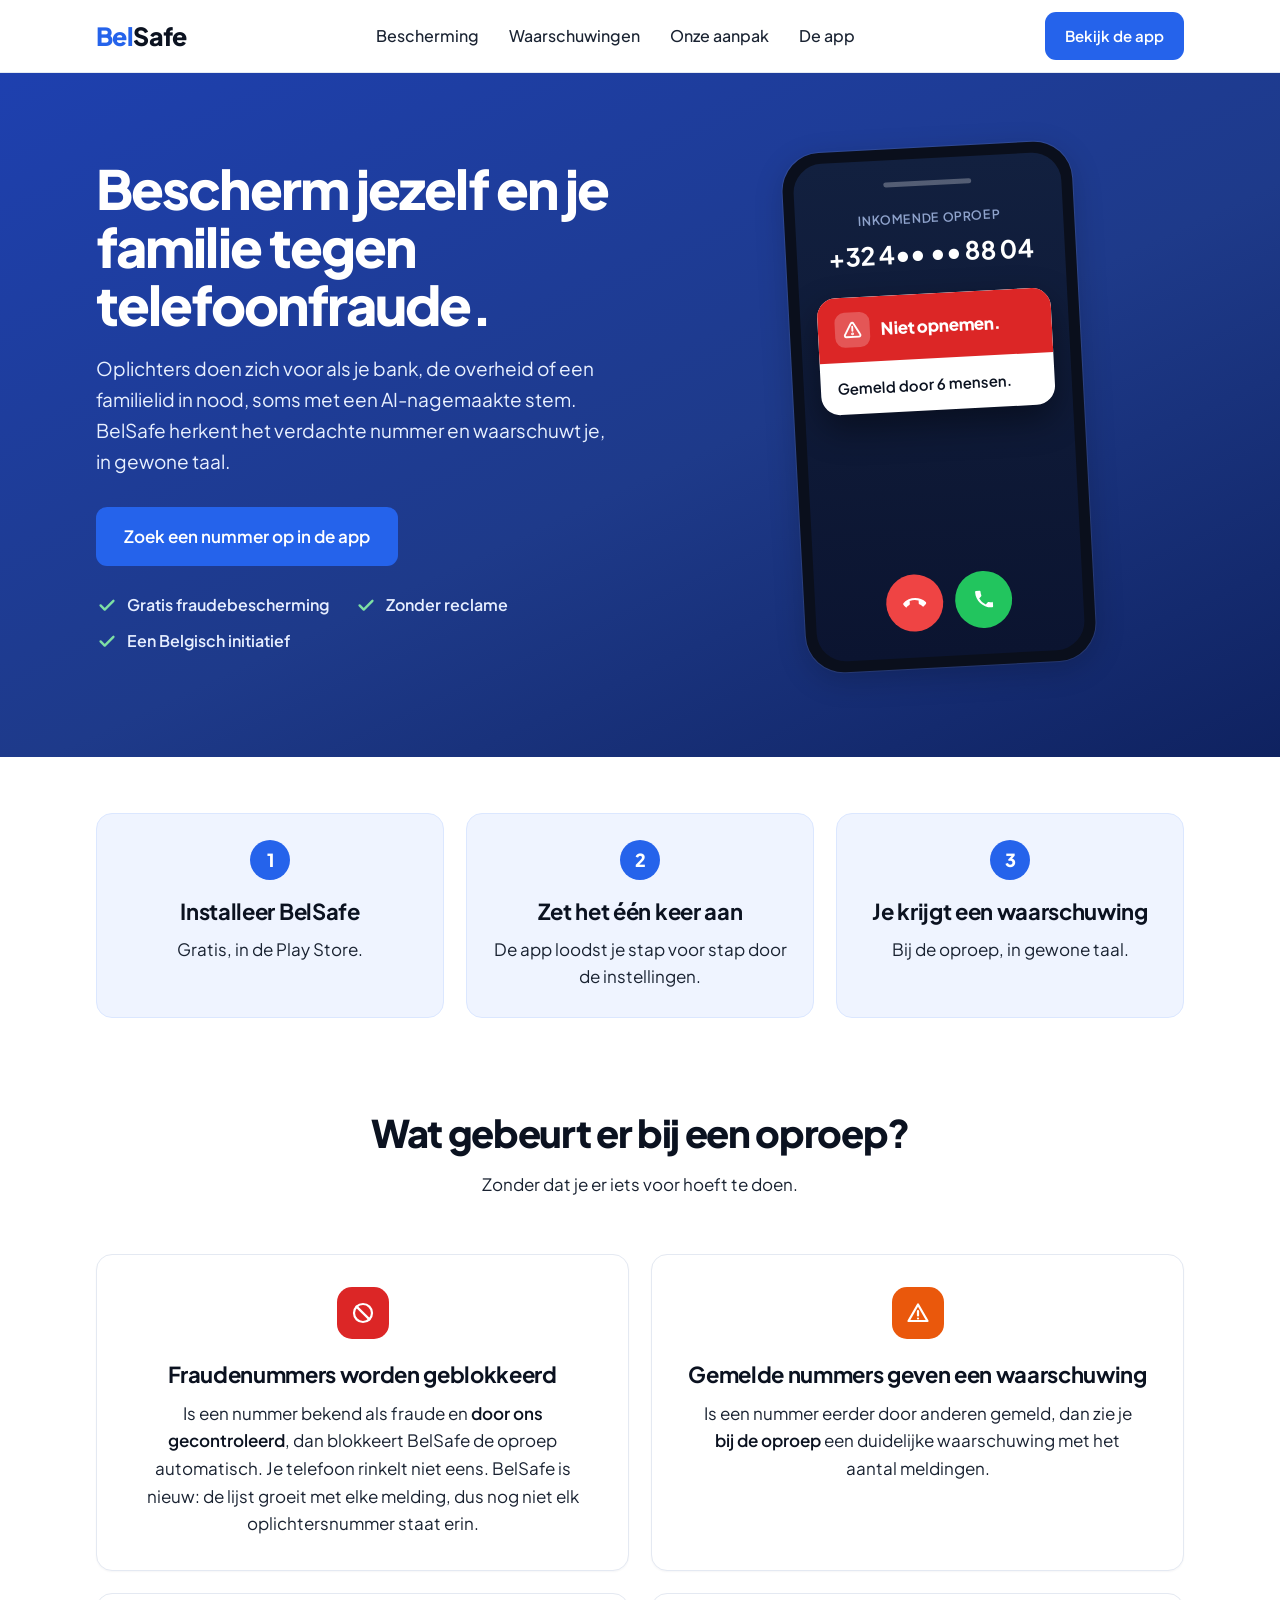
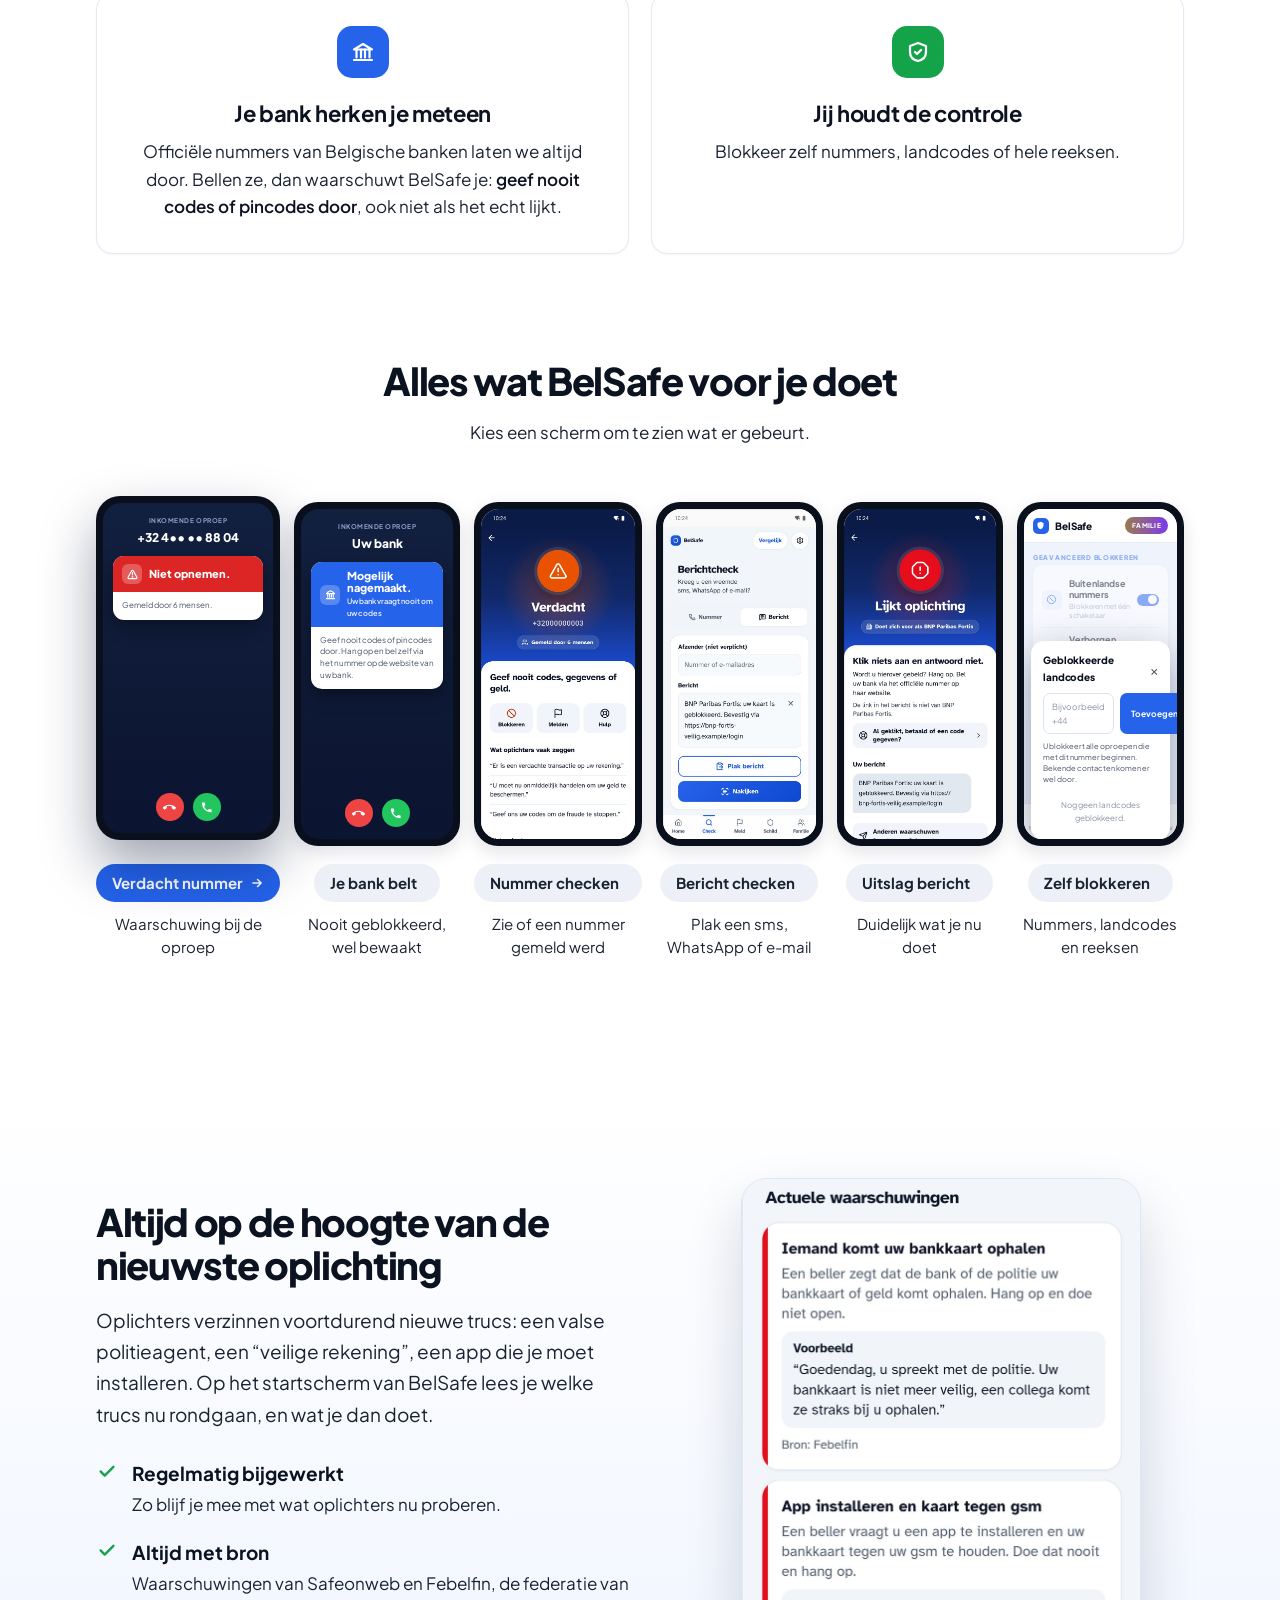
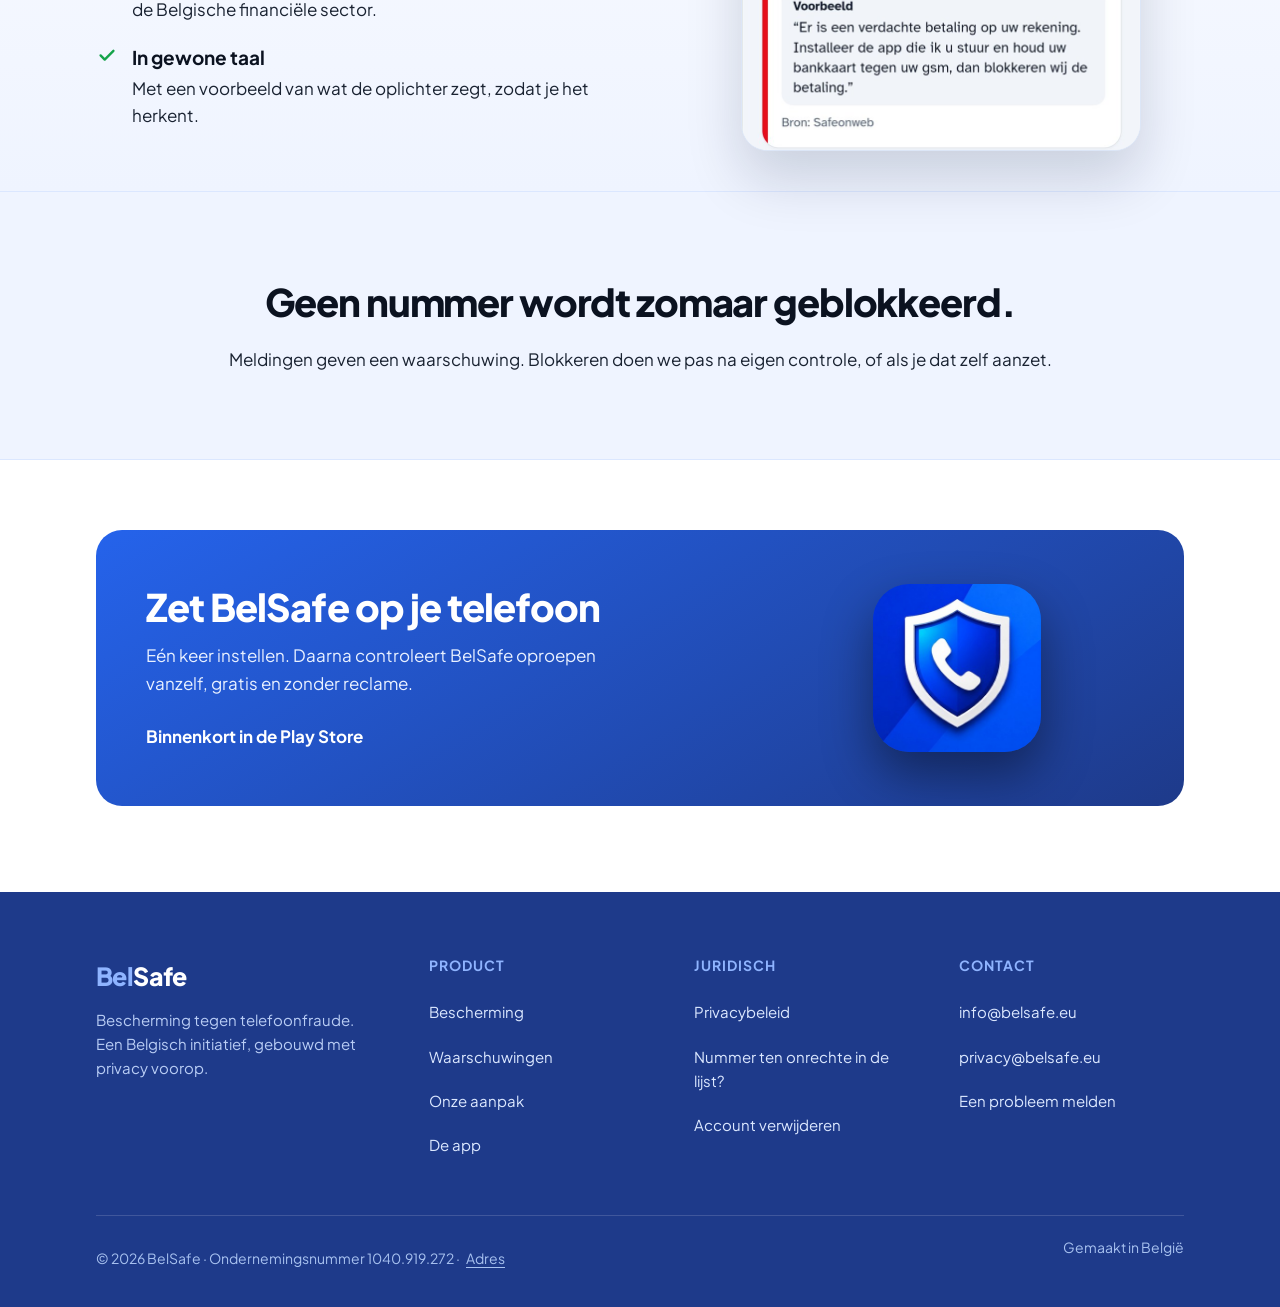
==== commit e8ebd597: "fix(site): privacy policy and pages match the app after the full check, English Family page for revi" ====
--- a/index.html
+++ b/index.html
@@ -379,9 +379,9 @@
   <div class="wrap">
     <h2 id="stappen-h" class="sr">Zo werkt BelSafe</h2>
     <ol>
-      <li><span class="n">1</span><h3>Installeer BelSafe</h3><p>Gratis, in een minuut klaar.</p></li>
+      <li><span class="n">1</span><h3>Installeer BelSafe</h3><p>Gratis, in de Play Store.</p></li>
       <li><span class="n">2</span><h3>Zet het één keer aan</h3><p>De app loodst je stap voor stap door de instellingen.</p></li>
-      <li><span class="n">3</span><h3>Je krijgt een waarschuwing</h3><p>Vóór je opneemt, in gewone taal.</p></li>
+      <li><span class="n">3</span><h3>Je krijgt een waarschuwing</h3><p>Bij de oproep, in gewone taal.</p></li>
     </ol>
   </div>
 </section>
@@ -389,7 +389,7 @@
 <section id="bescherming">
   <div class="wrap">
     <div class="shead">
-      <h2>Wat gebeurt er bij elke oproep?</h2>
+      <h2>Wat gebeurt er bij een oproep?</h2>
       <p>Zonder dat je er iets voor hoeft te doen.</p>
     </div>
 
@@ -397,14 +397,14 @@
       <div class="pitem">
         <div>
           <div class="pic pic-red"><svg width="24" height="24" viewBox="0 0 24 24" fill="none" stroke="currentColor" stroke-width="2.2" stroke-linecap="round" stroke-linejoin="round" aria-hidden="true"><circle cx="12" cy="12" r="9"/><path d="M5.6 5.6l12.8 12.8"/></svg></div><h3>Fraudenummers worden geblokkeerd</h3>
-          <p>Is een nummer bekend als fraude en <span class="stress">door ons gecontroleerd</span>, dan blokkeert BelSafe de oproep automatisch. Je telefoon rinkelt niet eens.</p>
+          <p>Is een nummer bekend als fraude en <span class="stress">door ons gecontroleerd</span>, dan blokkeert BelSafe de oproep automatisch. Je telefoon rinkelt niet eens. BelSafe is nieuw: de lijst groeit met elke melding, dus nog niet elk oplichtersnummer staat erin.</p>
         </div>
       </div>
 
       <div class="pitem">
         <div>
           <div class="pic pic-orange"><svg width="24" height="24" viewBox="0 0 24 24" fill="none" stroke="currentColor" stroke-width="2.2" stroke-linecap="round" stroke-linejoin="round" aria-hidden="true"><path d="M12 3.5 2.5 20h19L12 3.5z"/><path d="M12 10v4.5"/><path d="M12 17.5h.01"/></svg></div><h3>Gemelde nummers geven een waarschuwing</h3>
-          <p>Is een nummer eerder door anderen gemeld, dan zie je <span class="stress">vóór je opneemt</span> een duidelijke waarschuwing met het aantal meldingen.</p>
+          <p>Is een nummer eerder door anderen gemeld, dan zie je <span class="stress">bij de oproep</span> een duidelijke waarschuwing met het aantal meldingen.</p>
         </div>
       </div>
 
@@ -454,7 +454,7 @@
           </div>
         </div></div>
         <div class="flabel">Verdacht nummer <svg viewBox="0 0 24 24" fill="none" stroke="currentColor" stroke-width="2.6" stroke-linecap="round"><path d="M5 12h14M13 6l6 6-6 6"/></svg></div>
-        <p class="fdesc">Waarschuwing v&oacute;&oacute;r je opneemt</p>
+        <p class="fdesc">Waarschuwing bij de oproep</p>
       </div>
 
       <div class="feat" data-i="1">
@@ -553,7 +553,7 @@
       <h2 id="w-h">Altijd op de hoogte van de nieuwste oplichting</h2>
       <p class="wlead">Oplichters verzinnen voortdurend nieuwe trucs: een valse politieagent, een “veilige rekening”, een app die je moet installeren. Op het startscherm van BelSafe lees je welke trucs nu rondgaan, en wat je dan doet.</p>
       <ul class="wlist">
-        <li><svg width="22" height="22" viewBox="0 0 24 24" fill="none" stroke="currentColor" stroke-width="2.6" stroke-linecap="round" stroke-linejoin="round" aria-hidden="true"><path d="M5 12.5l4.5 4.5L19 7.5"/></svg><div><strong>Elke week bijgewerkt</strong><span>Zo blijf je mee met wat oplichters nu proberen.</span></div></li>
+        <li><svg width="22" height="22" viewBox="0 0 24 24" fill="none" stroke="currentColor" stroke-width="2.6" stroke-linecap="round" stroke-linejoin="round" aria-hidden="true"><path d="M5 12.5l4.5 4.5L19 7.5"/></svg><div><strong>Regelmatig bijgewerkt</strong><span>Zo blijf je mee met wat oplichters nu proberen.</span></div></li>
         <li><svg width="22" height="22" viewBox="0 0 24 24" fill="none" stroke="currentColor" stroke-width="2.6" stroke-linecap="round" stroke-linejoin="round" aria-hidden="true"><path d="M5 12.5l4.5 4.5L19 7.5"/></svg><div><strong>Altijd met bron</strong><span>Waarschuwingen van Safeonweb en Febelfin, de federatie van de Belgische financiële sector.</span></div></li>
         <li><svg width="22" height="22" viewBox="0 0 24 24" fill="none" stroke="currentColor" stroke-width="2.6" stroke-linecap="round" stroke-linejoin="round" aria-hidden="true"><path d="M5 12.5l4.5 4.5L19 7.5"/></svg><div><strong>In gewone taal</strong><span>Met een voorbeeld van wat de oplichter zegt, zodat je het herkent.</span></div></li>
       </ul>
@@ -567,7 +567,7 @@
 <section class="honest" id="eerlijk">
   <div class="wrap">
     <p class="q">Geen nummer wordt zomaar geblokkeerd.</p>
-    <p>Meldingen geven een waarschuwing. Blokkeren doen we pas na eigen controle.</p>
+    <p>Meldingen geven een waarschuwing. Blokkeren doen we pas na eigen controle, of als je dat zelf aanzet.</p>
   </div>
 </section>
 
@@ -577,7 +577,7 @@
       <div class="agrid">
         <div>
           <h2>Zet BelSafe op je telefoon</h2>
-          <p>Eén keer instellen. Daarna controleert BelSafe elke oproep, gratis en zonder reclame.</p>
+          <p>Eén keer instellen. Daarna controleert BelSafe oproepen vanzelf, gratis en zonder reclame.</p>
           <p class="soon">Binnenkort in de Play Store</p>
         </div>
         <div class="appicon"><img src="img/app-icoon.jpg" width="360" height="360" alt="Het icoon van de BelSafe-app"></div>
